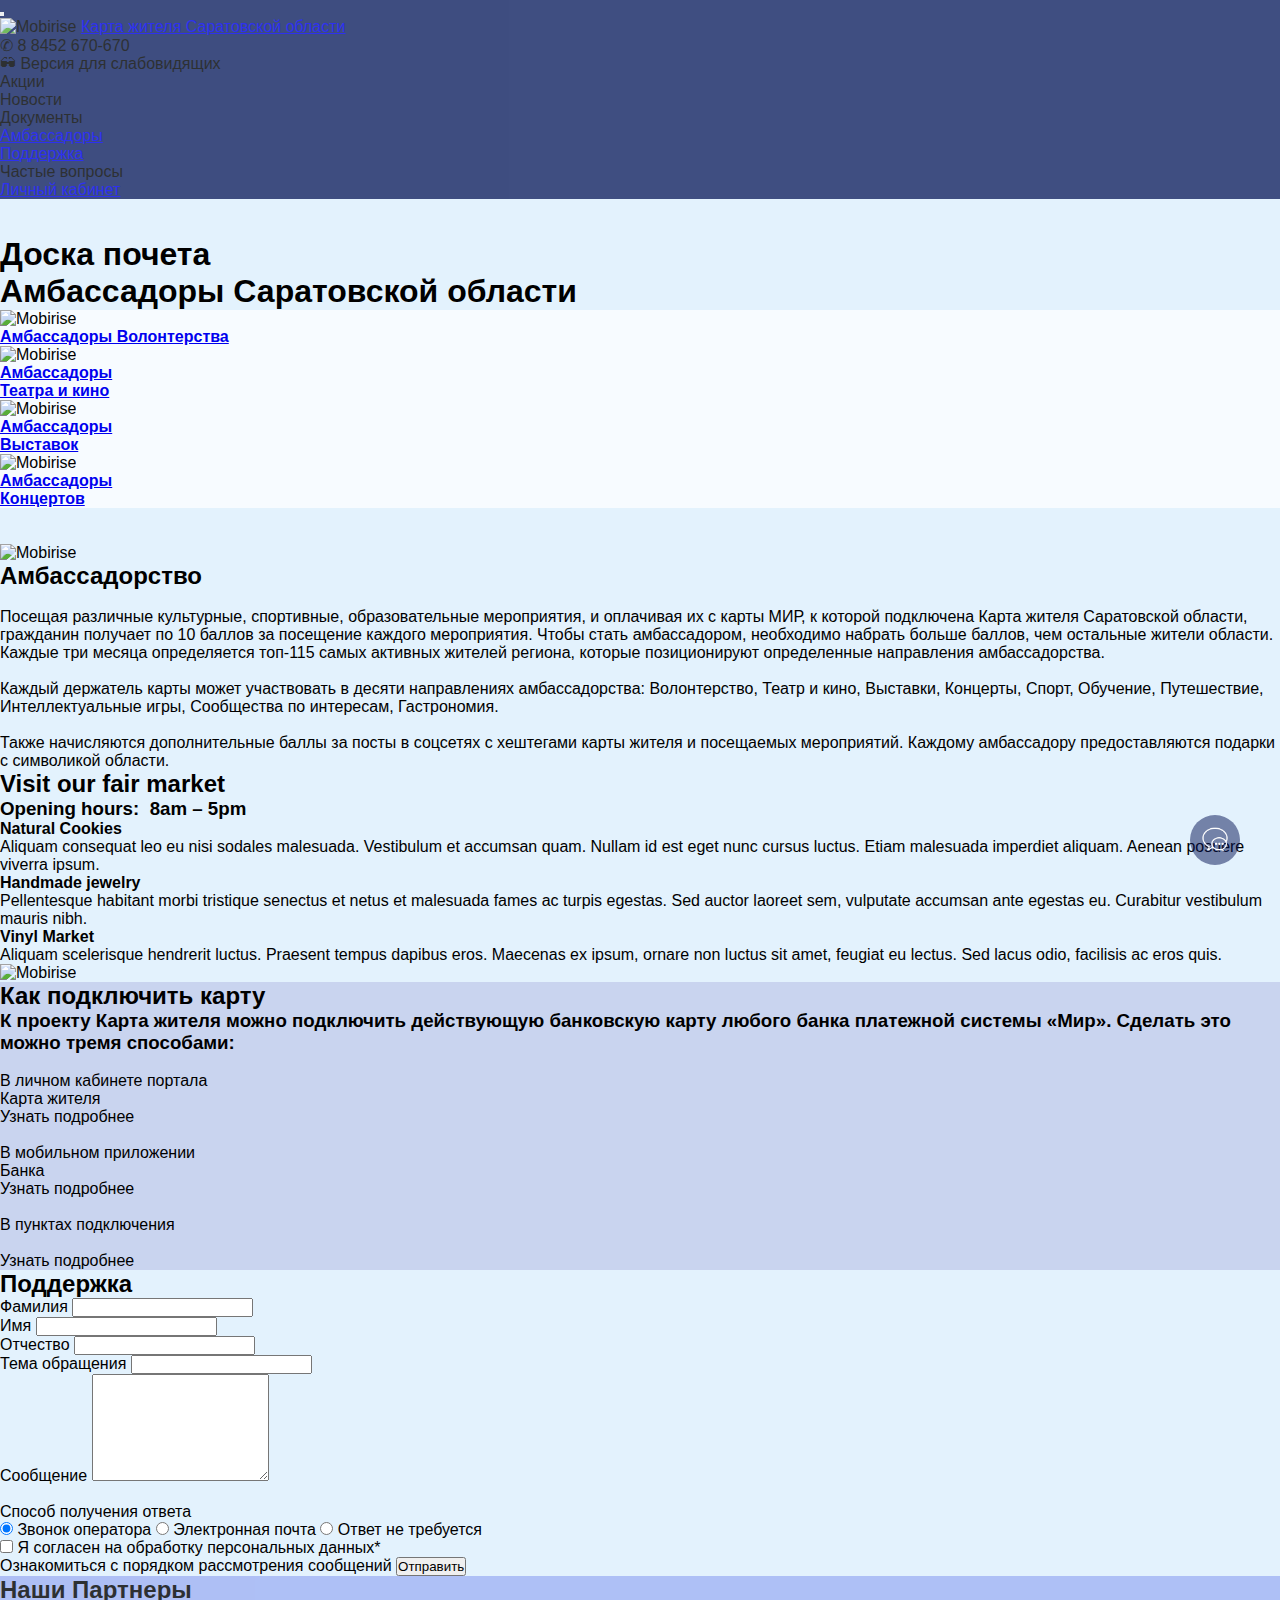
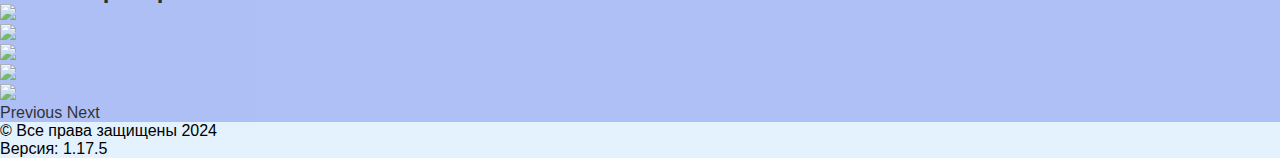
==== index-ambassador.html @ f254641c "Add files via upload" ====
<!DOCTYPE html>
<html>

<head>
    <!-- Site made with Mobirise Website Builder v4.3.0, https://mobirise.com -->
    <meta charset="UTF-8">
    <meta http-equiv="X-UA-Compatible" content="IE=edge">
    <meta name="viewport" content="width=device-width, initial-scale=1">
    <link rel="shortcut icon" href="assets/images/logo2.png" type="image/x-icon">
    <meta name="description" content="">
    <title>Карта жителя Саратовской области</title>
    <link rel="stylesheet" href="assets/web/assets/mobirise-icons-bold/mobirise-icons-bold.css">
    <link rel="stylesheet" href="assets/web/assets/mobirise-icons/mobirise-icons.css">
    <link rel="stylesheet" href="assets/tether/tether.min.css">
    <link rel="stylesheet" href="assets/bootstrap/css/bootstrap.min.css">
    <link rel="stylesheet" href="assets/bootstrap/css/bootstrap-grid.min.css">
    <link rel="stylesheet" href="assets/bootstrap/css/bootstrap-reboot.min.css">
    <link rel="stylesheet" href="assets/dropdown/css/style.css">
    <link rel="stylesheet" href="assets/animate.css/animate.min.css">
    <link rel="stylesheet" href="assets/socicon/css/styles.css">
    <link rel="stylesheet" href="assets/theme/css/style.css">
    <link rel="stylesheet" href="assets/mobirise/css/mbr-additional.css" type="text/css">

    <meta charset="UTF-8">
    <meta name="viewport" content="width=device-width, initial-scale=1.0">
    <title>Document</title>
    <link rel="stylesheet" href="ChatbotStyle.css">
    <script src="ChatbotScript.js" defer></script>

</head>

<body>


    <section class="menu cid-qvQuOC5dxP" once="menu" id="menu1-d" data-rv-view="122" >


        <nav class="navbar navbar-expand beta-menu navbar-dropdown align-items-center navbar-fixed-top navbar-toggleable-sm transparent" style="opacity: 0.8; background-color: rgba(3, 18, 83, 0.918);">
            <button class="navbar-toggler navbar-toggler-right" type="button" data-toggle="collapse" data-target="#navbarSupportedContent" aria-controls="navbarSupportedContent" aria-expanded="false" aria-label="Toggle navigation">
            <div class="hamburger" >
                <span></span>
                <span></span>
                <span></span>
                <span></span>
            </div>
        </button>
            <div class="menu-logo" >
                <div class="navbar-brand">
                    <span class="navbar-logo">
                    <a>
                         <img src="assets/images/logo2.png" alt="Mobirise" media-simple="true" style="height: 3.8rem;">
                    </a>
                </span>
                    <span class="navbar-caption-wrap"><a class="navbar-caption text-white display-4 " href="index.html">
                        Карта жителя Саратовской области 
                    </a></span>
                </div>
            </div>
            <div class="collapse navbar-collapse" id="navbarSupportedContent">
                <ul class="navbar-nav nav-dropdown" data-app-modern-menu="true">
                    <li class="nav-item">
                        <a class="nav-link link text-white display-4">
                        
                            ✆ 8 8452 670-670
                    </a>
                    </li>
                    <li class="nav-item">
                        <a class="nav-link link text-white display-4">
                        
                            🕶 Версия для слабовидящих
                    </a>
                    </li>
                    <li class="nav-item">
                        <a class="nav-link link text-white display-4">
                        
                        Акции
                    </a>
                    </li>
                    <li class="nav-item">
                        <a class="nav-link link text-white display-4">
                        
                        Новости
                    </a>
                    </li>


                    <li class="nav-item">
                    <a class="nav-link link text-white display-4">
                        
                        Документы
                    </a>
                    </li>
                    <li class="nav-item">
                    <a class="nav-link link text-white display-4" href="index-ambassador.html">
                        
                        Амбассадоры
                    </a>
                    </li>
                    <li class="nav-item">
                    <a class="nav-link link text-white display-4" href="index.html#form1-8">
                        
                        Поддержка
                    </a>
                    </li>
                    <li class="nav-item">
                        <a class="nav-link link text-white display-4">
                            
                            Частые вопросы
                        </a>
                        </li>

                </ul>
                <div class="navbar-buttons mbr-section-btn"><a class="btn btn-sm btn-white display-4" href="index1.html">
                    
                    Личный кабинет
                </a></div>
            </div>
        </nav>
    </section>

    <section class="cid-qvQeFy23Ch mbr-fullscreen mbr-parallax-background" id="header2-0" data-rv-view="124">

        

        <div class="mbr-overlay " style="opacity: 0.7; background-color: rgb(255, 255, 255);">
            </div>
            
            
            <div class="container" >
                <div class="container align-center">
                    <div class="row justify-content-md-center">
                        <div class="mbr-white col-md-10">
                            <h1 class="mbr-section-title mbr-bold pb-3 mbr-fonts-style display-1 text-black"><br>Доска почета</h1>
                            <h1 class="mbr-section-title pb-3 mbr-fonts-style display-2 text-black">Амбассадоры Саратовской области</h1>
                        </div>
                    </div>
                </div>
                <div class="media-container-row-1" >
                    <div class="card p-3 col-12 col-md-6 col-lg-4 text-black" style="background-color: rgba(255, 255, 255, 0.705);">
                        <div class="card-wrapper media-container-row-1">
                            <div class="card-box align-center">
                                <img src="assets/images/logo-volont.png" alt="Mobirise" title="" media-simple="true">
                                <h4 class="card-title pb-3 mbr-fonts-style display-5 " >
                                    <a class="nav-link link text-black" href="index-profile.html#features1-1">Амбассадоры Волонтерства</h4></a>
                            </div>
                        </div>
                    </div>
                    <div class="card p-3 col-12 col-md-6 col-lg-4 text-black" style="background-color: rgba(255, 255, 255, 0.705);">
                        <div class="card-wrapper media-container-row-1">
                            <div class="card-box align-center">
                                <img src="assets/images/logo-theatre.png" alt="Mobirise" title="" media-simple="true">
                                <h4 class="card-title pb-3 mbr-fonts-style display-5 " >
                                    <a class="nav-link link text-black" href="index-profile.html#features1-1">Амбассадоры <br>Театра и кино</h4></a>
                            </div>
                        </div>
                    </div>
                    <div class="card p-3 col-12 col-md-6 col-lg-4 text-black" style="background-color: rgba(255, 255, 255, 0.705);">
                        <div class="card-wrapper media-container-row-1">
                            <div class="card-box align-center">
                                <img src="assets/images/logo-vistav.png" alt="Mobirise" title="" media-simple="true">
                                <h4 class="card-title pb-3 mbr-fonts-style display-5 " >
                                    <a class="nav-link link text-black" href="index-profile.html#features1-1">Амбассадоры <br>Выставок</h4></a>
                            </div>
                        </div>
                    </div>
                    <div class="card p-3 col-12 col-md-6 col-lg-4 text-black" style="background-color: rgba(255, 255, 255, 0.705);">
                        <div class="card-wrapper media-container-row-1">
                            <div class="card-box align-center">
                                <img src="assets/images/logo-koncert.png" alt="Mobirise" title="" media-simple="true">
                                <h4 class="card-title pb-3 mbr-fonts-style display-5 " >
                                    <a class="nav-link link text-black" href="index-profile.html#features1-1">Амбассадоры <br>Концертов</h4></a>
                            </div>
                        </div>
                    </div>


                </div>
            </div>
                
            </section>

    <section class="features1 cid-qvQeKADmXz" id="features1-1" data-rv-view="127">
        <br><br>
        <div class="mbr-arrow hidden-sm-up" aria-hidden="true" style="background-color: rgba(3, 18, 83, 0.418);">
            <a href="#menu1-d">
                <i class="mbri-up mbr-iconfont "></i>
            </a>
        </div>
        

        <div class="container">
            
            <div class="media-container-row ">

                <div class="card p-0 col-12 col-md-6 col-lg-6">
                    
                    <div class="mbr-figure" style="width: 10%;"></div>
                    <img src="assets/images/logo2-1.png" alt="Mobirise" title="" media-simple="true">
                </div>
                <div class="card-box ">
                    <h2 class="card-title pt-0 mbr-fonts-style mbr-black align-center display-2"><strong>Амбассадорство</strong> </h2>
                    <br>
                    <p class="mbr-text mbr-fonts-style display-4">
                        Посещая различные культурные, спортивные, образовательные мероприятия, и оплачивая их с карты МИР, к которой подключена Карта жителя Саратовской области, 
                        гражданин получает по 10 баллов за посещение каждого мероприятия. Чтобы стать амбассадором, необходимо набрать больше баллов, чем остальные жители области.
                        Каждые три месяца определяется топ-115 самых активных жителей региона, которые позиционируют определенные направления амбассадорства. 
                        <br><br>
                        Каждый держатель карты может участвовать в десяти направлениях амбассадорства: Волонтерство, Театр и кино, Выставки, Концерты, Спорт, Обучение, Путешествие, 
                        Интеллектуальные игры, Сообщества по интересам, Гастрономия.
                        <br><br>
                        Также начисляются дополнительные баллы за посты в соцсетях с хештегами карты жителя и посещаемых мероприятий.
                        Каждому амбассадору предоставляются подарки с символикой области.&nbsp;</p>
                </div>
            </div>



        </div>


    </section>

    <section class="features14 cid-qvQeQPuS5g" id="features14-4" data-rv-view="136">




        <div class="container align-center">
            <h2 class="mbr-section-title pb-3 mbr-fonts-style display-2">Visit our <strong>fair market</strong></h2>
            <h3 class="mbr-section-subtitle pb-5 mbr-fonts-style display-5">Opening hours: &nbsp;<strong>8am – 5pm</strong></h3>
            <div class="media-container-column">
                <div class="row justify-content-center">
                    <div class="card p-4 col-12 col-md-6 col-lg-4">
                        <div class="media pb-3">
                            <div class="card-img align-self-center">
                                <span class="mbr-iconfont mbri-smile-face" media-simple="true"></span>
                            </div>
                            <div class="media-body">
                                <h4 class="card-title py-2 align-left mbr-fonts-style display-5">
                                    Natural Cookies</h4>
                            </div>
                        </div>
                        <div class="card-box align-left">
                            <p class="mbr-text mbr-fonts-style display-7">
                                Aliquam consequat leo eu nisi sodales malesuada. Vestibulum et accumsan quam. Nullam id est eget nunc cursus luctus. Etiam malesuada imperdiet aliquam. Aenean posuere viverra ipsum.
                            </p>
                        </div>
                    </div>

                    <div class="card p-4 col-12 col-md-6 col-lg-4">
                        <div class="media pb-3">
                            <div class="card-img align-self-center">
                                <span class="mbr-iconfont mbri-magic-stick" media-simple="true"></span>
                            </div>
                            <div class="media-body">
                                <h4 class="card-title py-2 align-left mbr-fonts-style display-5">
                                    Handmade jewelry</h4>
                            </div>
                        </div>
                        <div class="card-box align-left">
                            <p class="mbr-text mbr-fonts-style display-7">
                                Pellentesque habitant morbi tristique senectus et netus et malesuada fames ac turpis egestas. Sed auctor laoreet sem, vulputate accumsan ante egestas eu. Curabitur vestibulum mauris nibh.</p>
                        </div>
                    </div>

                    <div class="card p-4 col-12 col-md-6 col-lg-4">
                        <div class="media pb-3">
                            <div class="card-img align-self-center">
                                <span class="mbri-upload mbr-iconfont" media-simple="true"></span>
                            </div>
                            <div class="media-body">
                                <h4 class="card-title py-2 align-left mbr-fonts-style display-5">
                                    Vinyl Market</h4>
                            </div>
                        </div>
                        <div class="card-box align-left">
                            <p class="mbr-text mbr-fonts-style display-7">
                                Aliquam scelerisque hendrerit luctus. Praesent tempus dapibus eros. Maecenas ex ipsum, ornare non luctus sit amet, feugiat eu lectus. Sed lacus odio, facilisis ac eros quis.</p>
                        </div>
                    </div>


                </div>
                <div class="media-container-row">
                    <div class="mbr-figure" style="width: 60%;">
                        <img src="assets/images/mbr-1620x1080.jpg" alt="Mobirise" title="" media-simple="true">
                    </div>
                </div>
            </div>
        </div>
    </section>





    <section class="testimonials1 cid-qvQfGWW3Zl" id="testimonials1-6" data-rv-view="142" style="background-color: rgba(34, 14, 143, 0.13);">




        <div class="container" >
            <div class="media-container-row">
                <div class="title col-12 align-center">
                    <h2 class="pb-3 mbr-fonts-style display-2 text-black">
                        Как подключить карту</h2>
                    <h3 class="mbr-section-subtitle mbr-light pb-3 mbr-fonts-style display-5">К проекту <strong>Карта жителя</strong> можно подключить действующую банковскую карту любого банка платежной системы <strong>«Мир»</strong>. Сделать это можно тремя способами:</h3>
                </div>
            </div>
        </div>

        <div class="container pt-0 mt-0">
            <div class="media-container-row">
                <div class="mbr-testimonial p-3 align-center col-12 col-md-6 col-lg-4">
                    <div class="panel-item p-0">
                        <div class="card-block">
                            <div class="testimonial-photo">
                                <img src="assets/images/catarina-carvalho-344974-1000x1000.jpg" alt="" title="" media-simple="true">
                            </div>
                            <p class="mbr-text mbr-fonts-style display-7">
                                В личном кабинете портала <br> Карта жителя 
                            </p>
                        </div>
                        <div class="card-footer">
                            <div class="mbr-author-name mbr-bold mbr-fonts-style display-7">
                                Узнать подробнее
                            </div>

                        </div>
                    </div>
                </div>

                <div class="mbr-testimonial p-3 align-center col-12 col-md-6 col-lg-4">
                    <div class="panel-item p-0">
                        <div class="card-block">
                            <div class="testimonial-photo">
                                <img src="assets/images/user-review-1000x1000.jpg" alt="" title="" media-simple="true">
                            </div>
                            <p class="mbr-text mbr-fonts-style display-7">
                                В мобильном приложении <br> Банка
                            </p>
                        </div>
                        <div class="card-footer">
                            <div class="mbr-author-name mbr-bold mbr-fonts-style display-7">
                                Узнать подробнее
                            </div>

                        </div>
                    </div>
                </div>

                <div class="mbr-testimonial p-3 align-center col-12 col-md-6 col-lg-4">
                    <div class="panel-item p-0">
                        <div class="card-block">
                            <div class="testimonial-photo">
                                <img src="assets/images/user-review2-1000x1000.jpg" alt="" title="" media-simple="true">
                            </div>
                            <p class="mbr-text mbr-fonts-style display-7">
                                В пунктах подключения<br><br>
                            </p>
                        </div>
                        <div class="card-footer">
                            <div class="mbr-author-name mbr-bold mbr-fonts-style display-7">
                                Узнать подробнее
                            </div>

                        </div>
                    </div>
                </div>






            </div>
        </div>
    </section>

    

    <section class="mbr-section form1 cid-qvQfSvxWiS" id="form1-8" data-rv-view="159">




        <div class="container text-black">
            <div class="row justify-content-center">
                <div class="title col-12 col-lg-8">
                    <h2 class="mbr-section-title align-center pb-3 mbr-fonts-style display-2">
                        Поддержка
                    </h2>
                    
                </div>
            </div>
        </div>
        <div class="container text-black">
            <div class="row justify-content-center">
                <div class="media-container-column col-lg-8" data-form-type="formoid">
                    <div data-form-alert="" hidden="">Запрос успешно отправлен</div>

                    <form class="mbr-form" action="" method="post" data-form-title="Mobirise Form"><input type="hidden" data-form-email="true" value="foAAZ1PvVylaHxYQczzYYt+tTWD/7ufXgiZe5MbkmHKj92erQPnAwFxUYXC9pjjnBlz8Lazp2evtZX01Dwvw5/srW/CSHbHFmaMJntLjwTji+vuFy3jyjhgn56aHo1ak">
                        <div class="row row-sm-offset">
                            <div class="col-md-4 multi-horizontal" data-for="name">
                                <div class="form-group">
                                    <label class="form-control-label mbr-fonts-style display-7" for="name-form1-8">Фамилия</label>
                                    <input type="text" class="form-control" name="name" data-form-field="Name" required="" id="name-form1-8">
                                </div>
                            </div>
                            <div class="col-md-4 multi-horizontal" data-for="name">
                                <div class="form-group">
                                    <label class="form-control-label mbr-fonts-style display-7" for="name-form1-8">Имя</label>
                                    <input type="text" class="form-control" name="name" data-form-field="Name" required="" id="name-form1-8">
                                </div>
                            </div>
                            <div class="col-md-4 multi-horizontal" data-for="name">
                                <div class="form-group">
                                    <label class="form-control-label mbr-fonts-style display-7" for="name-form1-8">Отчество</label>
                                    <input type="text" class="form-control" name="name" data-form-field="Name" required="" id="name-form1-8">
                                </div>
                            </div>
                            <div class="col-md-4 multi-horizontal" data-for="name">
                                <div class="form-group">
                                    <label class="form-control-label mbr-fonts-style display-7" for="name-form1-8">Тема обращения</label>
                                    <input type="text" class="form-control" name="name" data-form-field="Name" required="" id="name-form1-8">
                                </div>
                            </div>
                            
                            

                        </div>
                        <div class="form-group" data-for="message">
                            <label class="form-control-label mbr-fonts-style display-7" for="message-form1-8">Сообщение</label>
                            <textarea type="text" class="form-control" name="message" rows="7" data-form-field="Message" id="message-form1-8"></textarea>
                        </div>
                        <p class="mbr-text mbr-fonts-style display-7 ">
                            <br>Способ получения ответа 
                        </p>
                        <!--<div class="col-md-4 multi-horizontal" data-for="email">
                            <div class="form-group">
                                <label class="form-control-label mbr-fonts-style display-7" for="email-form1-8">e-mail</label>
                                <input type="email" class="form-control" name="email" data-form-field="Email" required="" id="email-form1-8">
                            </div>
                        </div>-->
                        
                        
                        <div class="form_radio">
                                
                            <input id="radio-1" type="radio" name="radio" value="1" checked>
                            <label for="radio-1 mbr-text mbr-fonts-style display-7 col-lg-8 font-style: normal font-weight: 400">Звонок оператора</label>
                        
                            
                            <input id="radio-2" type="radio" name="radio" value="2">
                            <label for="radio-2">Электронная почта</label>
                        
                            <input id="radio-3" type="radio" name="radio" value="3">
                            <label for="radio-3">Ответ не требуется</label>
                        </div>
                        <input type="checkbox" class="custom-checkbox" id="happy" name="happy" value="yes">
                        
                        
                        <label for="happy">Я согласен на обработку персональных данных*<br>
                            Ознакомиться с порядком рассмотрения сообщений</label>

                            
                        <span class="input-group-btn">
                            <button href="" type="submit" class="btn btn-primary btn-form display-4">Отправить</button>
                        </span>


                    </form>
                </div>
            </div>
        </div>
    </section>

    <section class="clients cid-qvQfKA3Kov" id="clients-7" style="opacity: 0.8; background-color: rgba(6, 28, 226, 0.295);">



        <div class="container mb-5">
            <div class="media-container-row">
                <div class="col-12 align-center">
                    <h2 class="mbr-section-title pb-3 mbr-fonts-style display-2 text-black" > 
                        Наши <strong>Партнеры</strong></h2>
                    
                </div>
            </div>
        </div>

        <div class="container">
            <div class="carousel slide" data-ride="carousel" role="listbox">
                <div class="carousel-inner" data-visible="5">





                    <div class="carousel-item ">
                        <div class="media-container-row">
                            <div class="col-md-12">
                                <div class="wrap-img ">
                                    <img src="assets/images/1.png" class="img-responsive clients-img" media-simple="true">
                                </div>
                            </div>
                        </div>
                    </div>
                    <div class="carousel-item ">
                        <div class="media-container-row">
                            <div class="col-md-12">
                                <div class="wrap-img ">
                                    <img src="assets/images/2.png" class="img-responsive clients-img" media-simple="true">
                                </div>
                            </div>
                        </div>
                    </div>
                    <div class="carousel-item ">
                        <div class="media-container-row">
                            <div class="col-md-12">
                                <div class="wrap-img ">
                                    <img src="assets/images/3.png" class="img-responsive clients-img" media-simple="true">
                                </div>
                            </div>
                        </div>
                    </div>
                    <div class="carousel-item ">
                        <div class="media-container-row">
                            <div class="col-md-12">
                                <div class="wrap-img ">
                                    <img src="assets/images/4.png" class="img-responsive clients-img" media-simple="true">
                                </div>
                            </div>
                        </div>
                    </div>
                    <div class="carousel-item ">
                        <div class="media-container-row">
                            <div class="col-md-12">
                                <div class="wrap-img ">
                                    <img src="assets/images/5.png" class="img-responsive clients-img" media-simple="true">
                                </div>
                            </div>
                        </div>
                    </div>
                </div>
                <div class="carousel-controls">
                    <a data-app-prevent-settings="" class="carousel-control carousel-control-prev" role="button" data-slide="prev">
                        <span aria-hidden="true" class="mbri-left mbr-iconfont"></span>
                        <span class="sr-only">Previous</span>
                    </a>
                    <a data-app-prevent-settings="" class="carousel-control carousel-control-next" role="button" data-slide="next">
                        <span aria-hidden="true" class="mbri-right mbr-iconfont"></span>
                        <span class="sr-only">Next</span>
                    </a>
                </div>
            </div>
        </div>
    </section>

    
    <section once="" class="cid-qvQfX8F0kh" id="footer6-a" data-rv-view="167">





        <div class="container">
            <div class="media-container-row align-center mbr-white">
                <div class="col-12">
                    <p class="mbr-text mb-0 mbr-fonts-style display-7">
                        © Все права защищены 2024
                        <br>Версия: 1.17.5
                    </p>
                </div>
            </div>
        </div>
    </section>


    <script src="assets/web/assets/jquery/jquery.min.js"></script>
    <script src="assets/tether/tether.min.js"></script>
    <script src="assets/popper/popper.min.js"></script>
    <script src="assets/bootstrap/js/bootstrap.min.js"></script>
    <script src="assets/dropdown/js/script.min.js"></script>
    <script src="assets/touch-swipe/jquery.touch-swipe.min.js"></script>
    <script src="assets/viewport-checker/jquery.viewportchecker.js"></script>
    <script src="assets/smooth-scroll/smooth-scroll.js"></script>
    <script src="assets/bootstrap-carousel-swipe/bootstrap-carousel-swipe.js"></script>
    <script src="assets/social-likes/social-likes.js"></script>
    <script src="assets/jarallax/jarallax.min.js"></script>
    <script src="assets/theme/js/script.js"></script>
    <script src="assets/formoid/formoid.min.js"></script>


    <input name="animation" type="hidden">

    <button class="chatbot-toggler">
        <span class="material-symbols-outlined-1">
            <img src="иконка_сообщения.png" alt="">
        </span>
        <span class="material-symbols-outlined-1">
            <img src="крестик.png" alt="">
        </span>
    </button>
    <div class="chatbot">
        <header>
            <h4>Chatbot</h4>
            <span class="close-btn material-symbols-outlined-1">
                <img src="стрелка.png" alt="">
                
            </span>
        </header>
        <ul class="chatbox">
            <li class="chat incoming">
                <span class="material-symbols-outlined">
                    <img src="бот.png" alt="">
                </span>
                <p class="p">
                    Привет!
                    <br><span>Я - чат-бот помощник Карты жителя Саратовской области.</span>
                    <br><span>Ты можешь задать мне эти вопросы и я с радостью отвечу на каждый из них:</span>
                    <br><span class="v1">1. Что такое карта жителя?</span>
                    <br><span class="v2">2. Как оформить карту жителя?</span>
                    <br><span class="v3">3. Что такое амбассадорство?</span>
                    <br><span class="v4">4. Что такое квестбук?</span>
                    <br><span class="v5">5. Что такое система челленджей?</span>
                    <br><span class="v6">6. Как войти в личный кабинет?</span>
                    <br><span class="v7">7. Что делать если не получается войти в систему?</span>
                    <br><span class="v8">8. Где посмотеть мой рейтинг в амбассадорах?</span>
                    <br><span class="v9s">9. Как добавить свой маршрут на квестбук?</span> <br>
                </p>
            </li>
        </ul>
        <div class="chat-input">
            <textarea placeholder="Введите сообщения..." required></textarea>
            <span class="send-btn" class="material-symbols-outlined">
                <img src="самолетик.png" alt="">
                send
            </span>
        </div>
    </div>
</body>

</html>
---- ChatbotStyle.css ----
* {
    margin: 0;
    padding: 0;
    box-sizing: border-box;
    font-family: "Poppins", sans-serif;
}

body {
    background-color: #E3F2FD;
}

.chatbot-toggler {
    position: fixed;
    right: 40px;
    bottom: 35px;
    height: 50px;
    width: 50px;
    background: #03125380;
    color: #fff;
    align-items: center;
    display: flex;
    justify-content: center;
    border: none;
    outline: none;
    cursor: pointer;
    border-radius: 50%;
    transition: all 0.2s ease;
}

.show-chatbot .chatbot-toggler {
    transform: rotate(90deg);
}

.chatbot-toggler span {
    position: absolute;
}

.show-chatbot .chatbot-toggler span:first-child,
.chatbot-toggler span:last-child {
    opacity: 0;
}

.show-chatbot .chatbot-toggler span:last-child {
    opacity: 1;
}

.chatbot {
    position: fixed;
    right: 40px;
    bottom: 100px;
    width: 400px;
    transform: scale(0.5);
    opacity: 0;
    pointer-events: none;
    overflow: hidden;
    background: #fff;
    border-radius: 15px;
    transform-origin: bottom right;
    box-shadow: 0 0 128px 0 rgda(0, 0, 0, 0.1), 0 32px 64px -48px rgba(0, 0, 0, 0.5);
    transition: all 0.1s ease;
}

.show-chatbot .chatbot {
    transform: scale(1);
    opacity: 1;
    pointer-events: auto;
}

.chatbot header {
    background: #031253b0;
    padding: 16px 0;
    text-align: center;
    position: relative;
}

.chatbot header h4 {
    color: #fff;
    font-size: 1.4rem;
}

.chatbot header span {
    position: absolute;
    right: 20px;
    top: 50%;
    color: #fff;
    cursor: pointer;
    display: none;
    transform: translateY(-50%);
}

.chatbot .chatbox {
    height: 400px;
    overflow-y: auto;
    padding: 30px 20px 100px;
}

.chatbot .chat {
    display: flex;
}

.chatbox .incoming span {
    height: 32px;
    width: 32px;
    color: #080000;
    align-self: flex-end;
    background: #f2f2f2;
    text-align: center;
    line-height: 32px;
    border-radius: 4px;
    margin: 0 10px 7px 0;
}

.chatbox .outgoing {
    margin: 20px 0;
    justify-content: flex-end;
}

.chatbot .chat p {
    color: #fff;
    max-width: 75%;
    white-space: pre-wrap;
    font-size: 0.95rem;
    padding: 12px 16px;
    border-radius: 10px 10px 0 10px;
    background: #031253b0;
}

.chatbot .chat p.error {
    color: #721c24;
    background: #f8d7da;
}

.chatbox .incoming p {
    color: #000;
    background: #f2f2f2;
    border-radius: 10px 10px 10px 0;
}

.chatbot .chat-input {
    position: absolute;
    bottom: 0;
    width: 100%;
    display: flex;
    gap: 5px;
    background: #fff;
    padding: 5px 20px;
    border-top: 1px solid #ccc;
}

.material-symbols-outlined img {
    background-color: #031253b0;
    width: 30px;
    height: 30px;
}

.material-symbols-outlined-1 img {
    width: 30px;
    height: 30px;
}

.chat-input textarea {
    height: 55px;
    width: 100%;
    border: none;
    outline: none;
    max-height: 180px;
    font-size: 0.95rem;
    resize: none;
    padding: 16px 15px 16px 0;
}

.chat-input span {
    align-self: flex-end;
    height: 55px;
    line-height: 55px;
    color: #a0abddb0;
    font-size: 1.35rem;
    cursor: pointer;
    visibility: hidden;
}

.chat-input textarea:valid~span {
    visibility: visible;
}

.chatbot header span {
    display: block;
}

@media(max-width: 490px) {
    .chatbot {
        right: 0;
        bottom: 0;
        width: 100%;
        height: 100%;
        border-radius: 0;
    }
    .chatbot .chatbox {
        height: 90%;
    }
    .chatbot header span {
        display: block;
    }
}
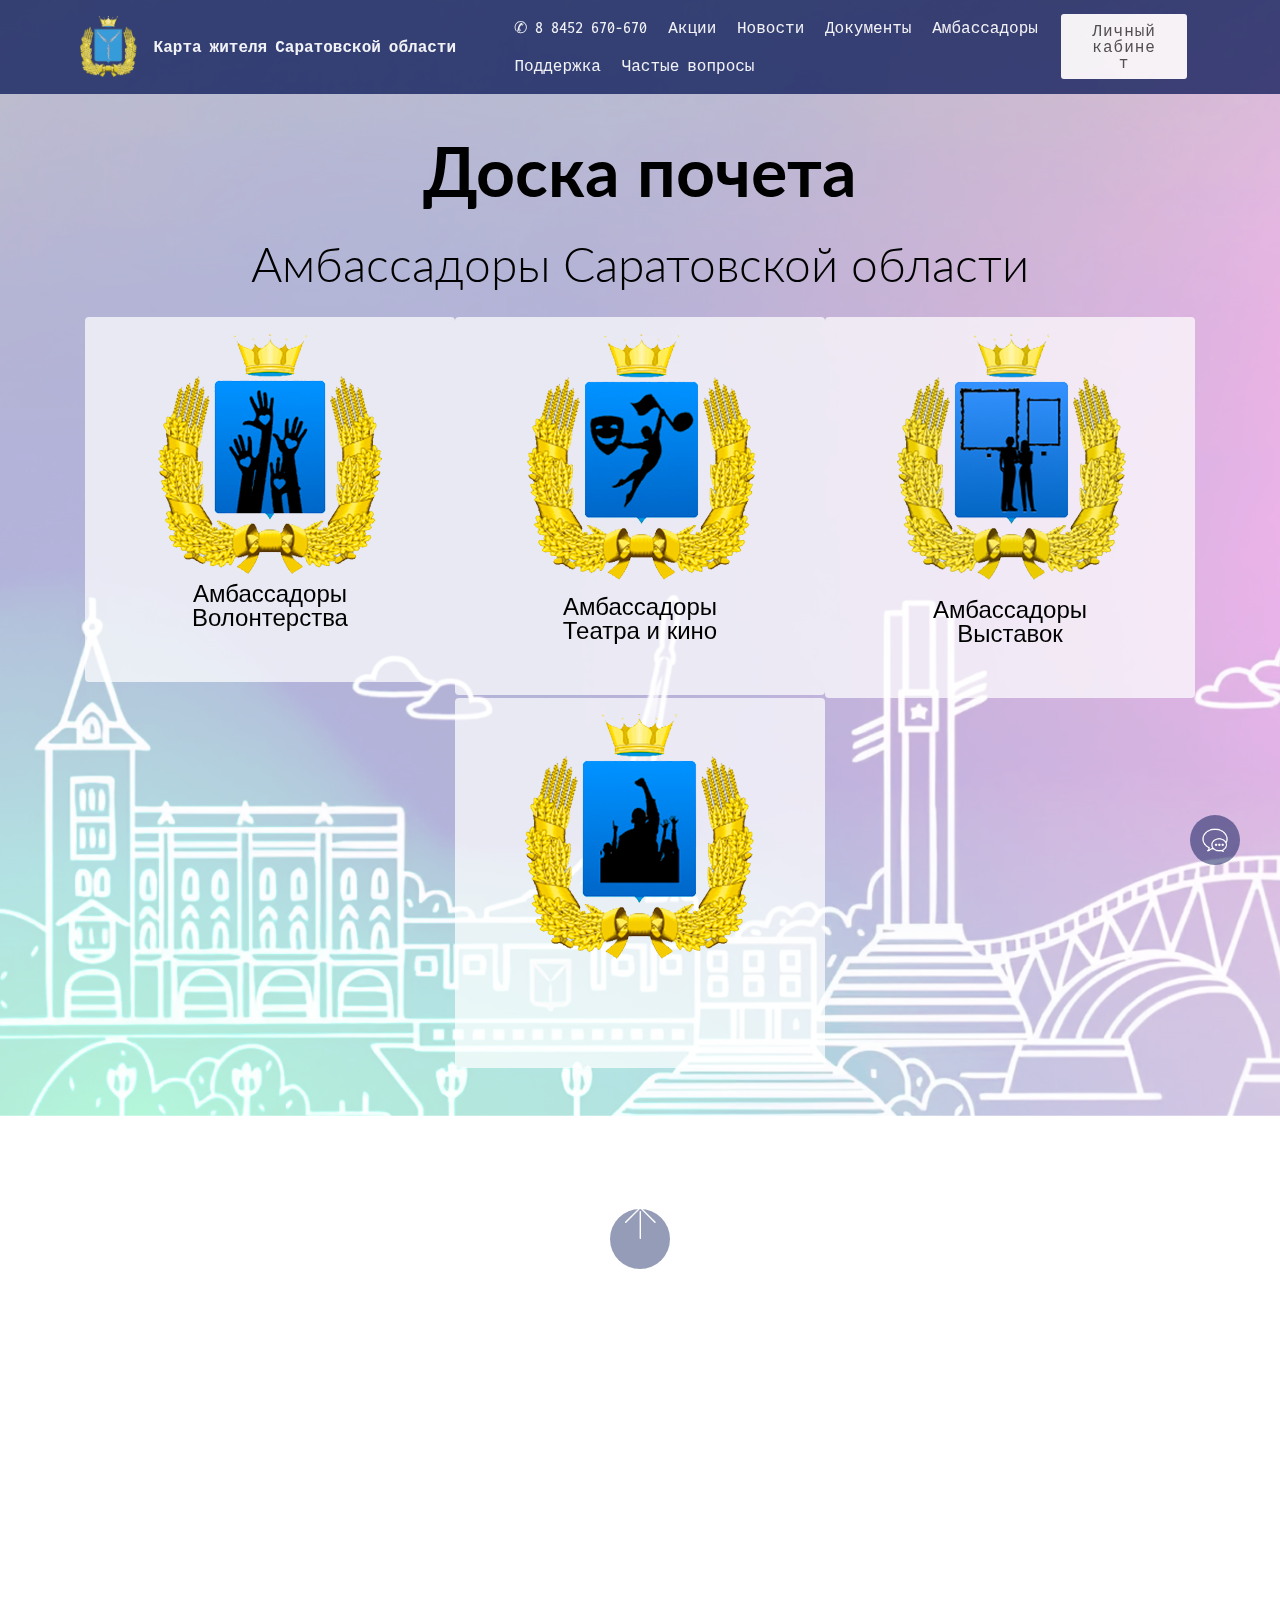
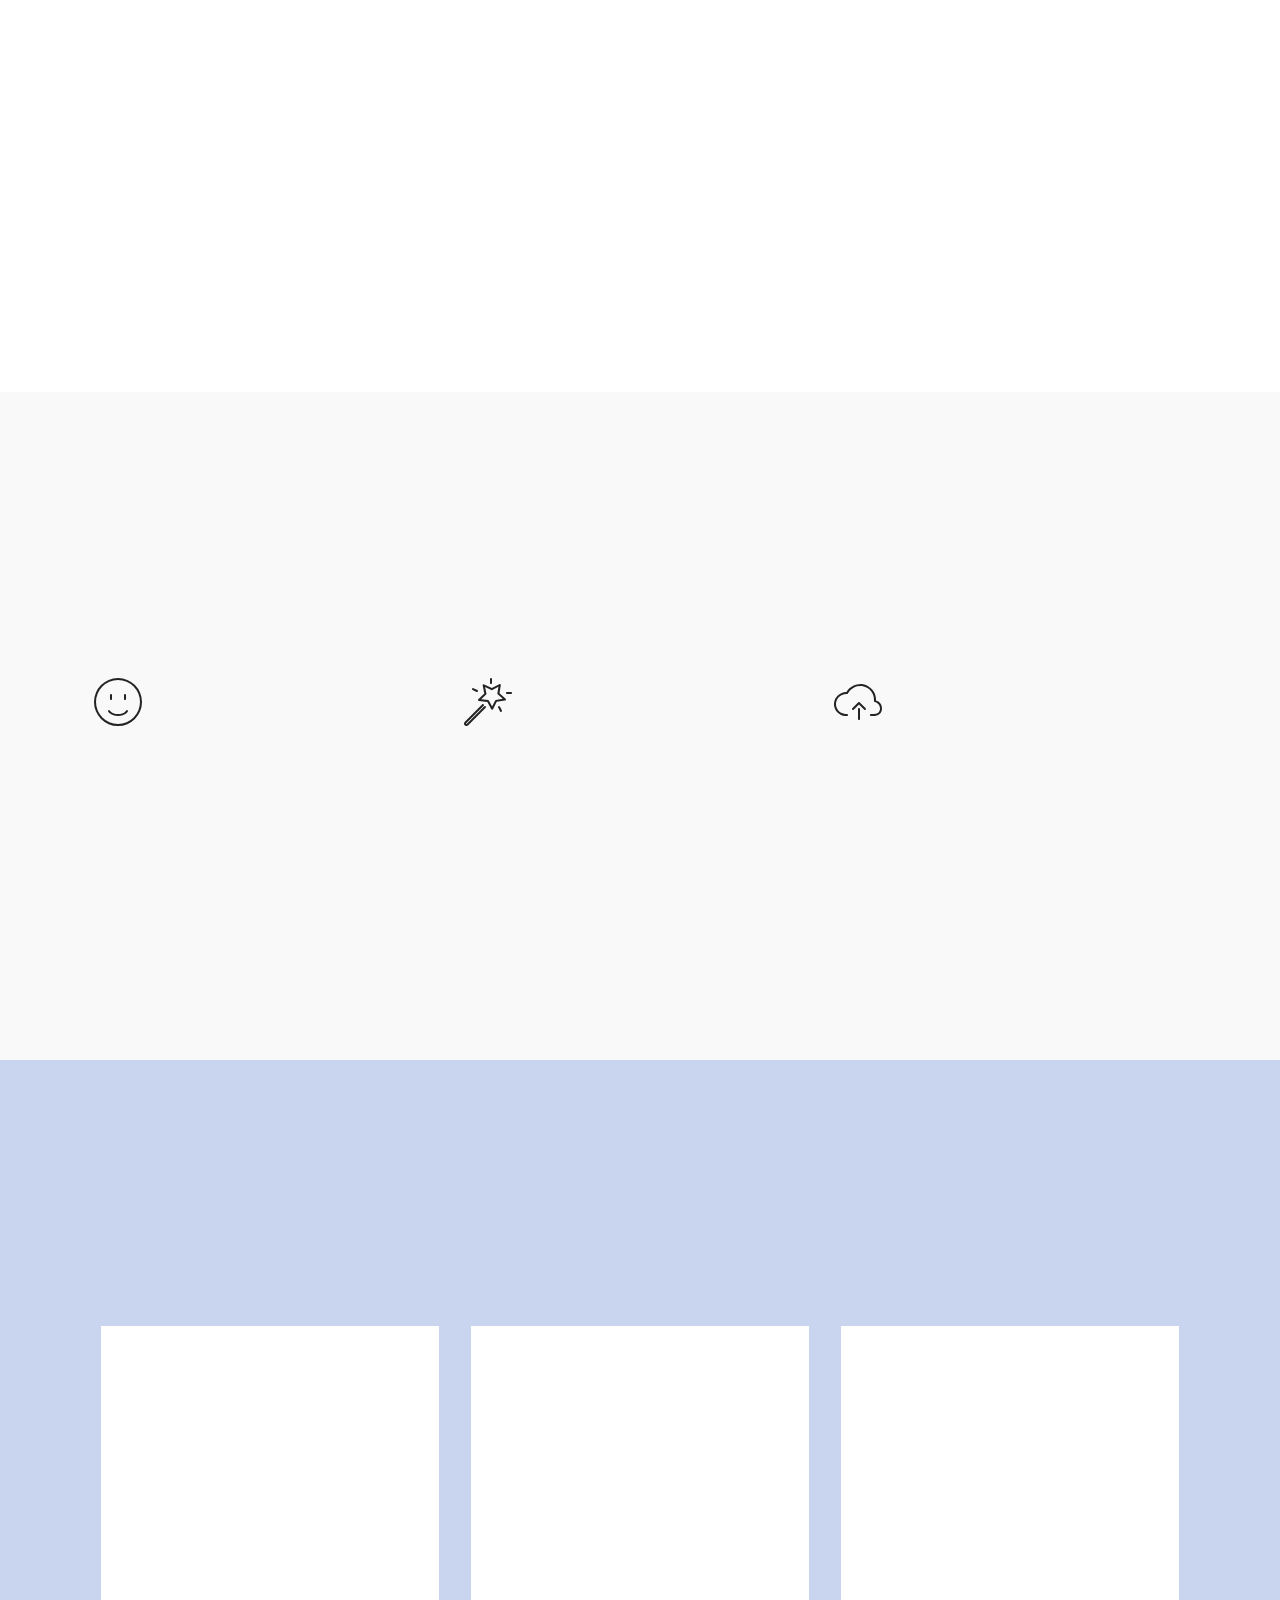
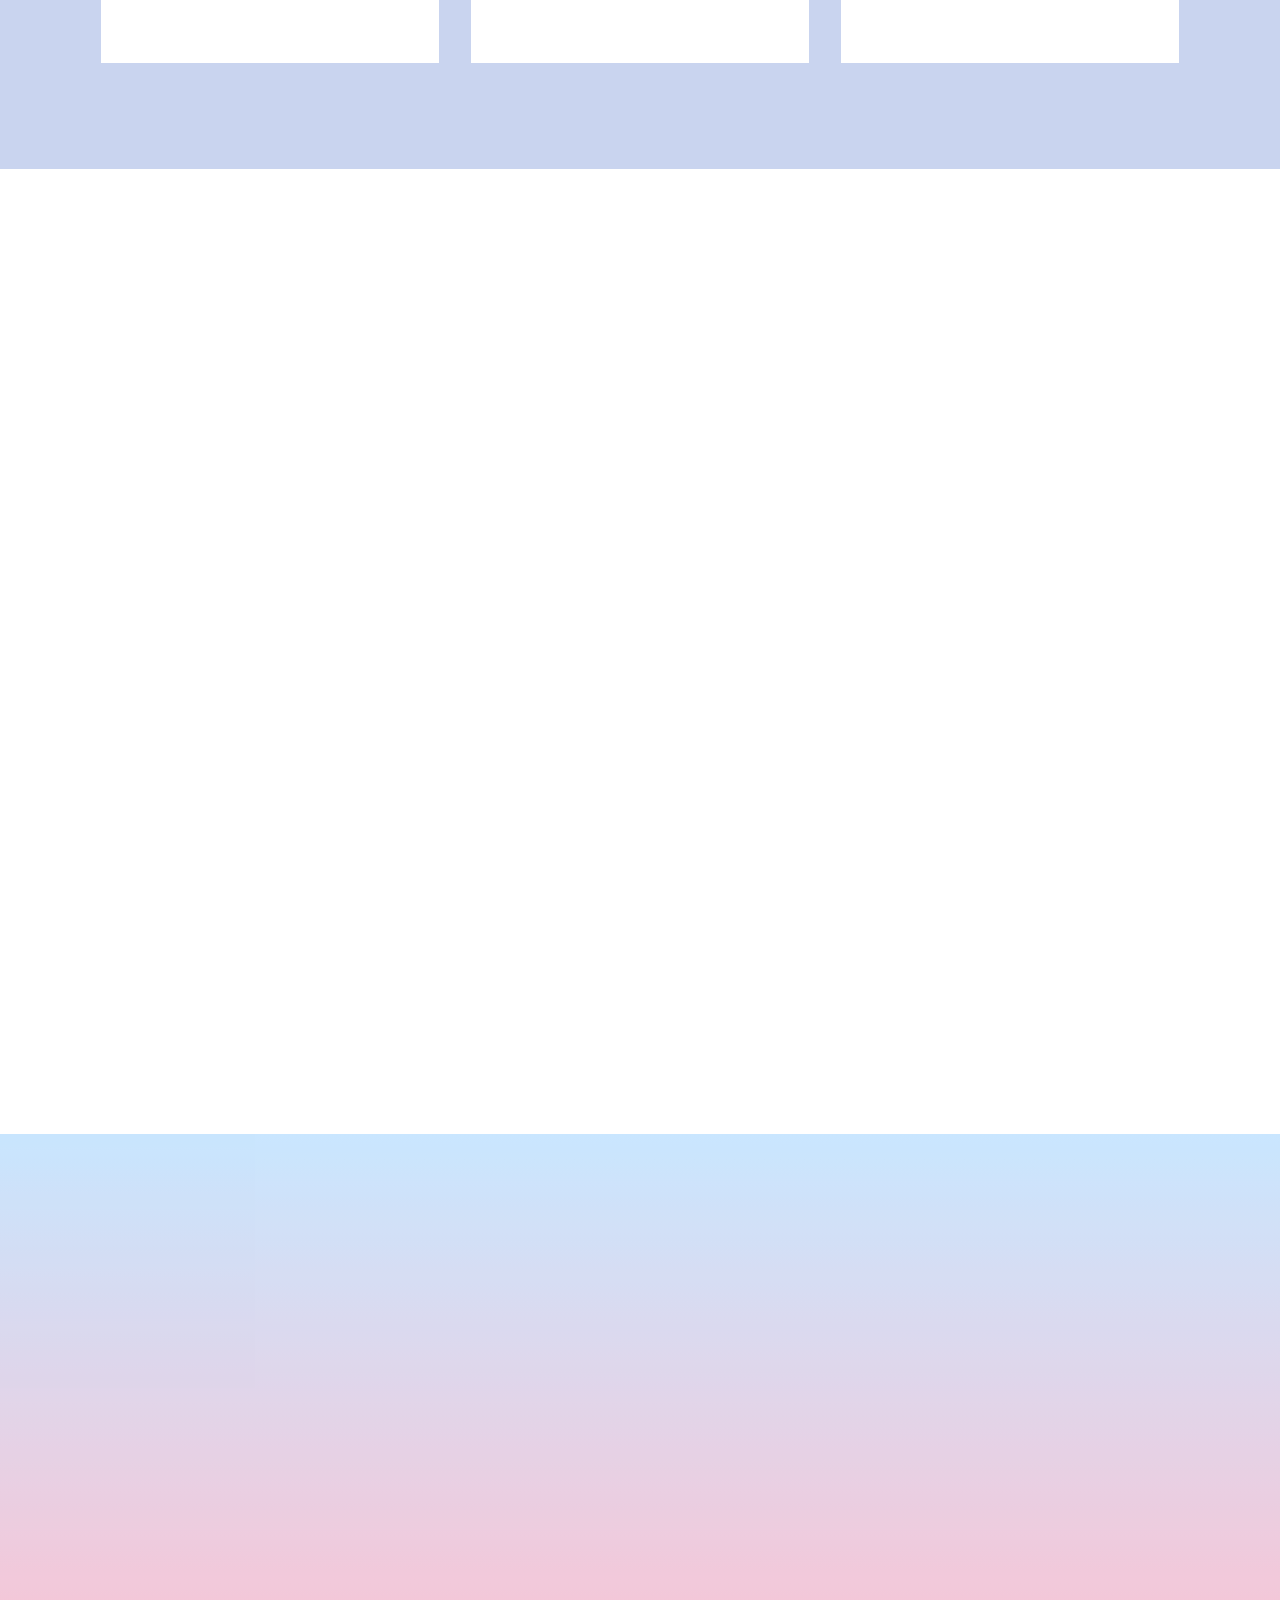
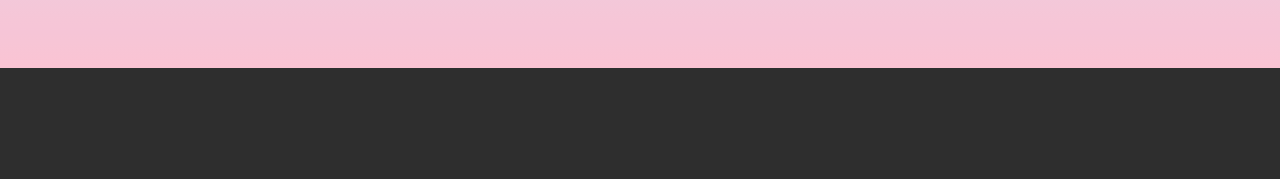
==== commit 17b198ac: "Add files via upload" ====
--- a/index-ambassador.html
+++ b/index-ambassador.html
@@ -62,12 +62,6 @@
                         <a class="nav-link link text-white display-4">
                         
                             ✆ 8 8452 670-670
-                    </a>
-                    </li>
-                    <li class="nav-item">
-                        <a class="nav-link link text-white display-4">
-                        
-                            🕶 Версия для слабовидящих
                     </a>
                     </li>
                     <li class="nav-item">
--- a/assets/web/assets/mobirise-icons-bold/mobirise-icons-bold.css
+++ b/assets/web/assets/mobirise-icons-bold/mobirise-icons-bold.css
@@ -0,0 +1,476 @@
+@font-face {
+  font-family: 'mobirise-icons-bold';
+  src:  url('mobirise-icons-bold.eot?m1l4yr');
+  src:  url('mobirise-icons-bold.eot?m1l4yr#iefix') format('embedded-opentype'),
+    url('mobirise-icons-bold.ttf?m1l4yr') format('truetype'),
+    url('mobirise-icons-bold.woff?m1l4yr') format('woff'),
+    url('mobirise-icons-bold.svg?m1l4yr#mobirise-icons-bold') format('svg');
+  font-weight: normal;
+  font-style: normal;
+}
+
+[class^="mbrib-"], [class*="mbrib-"] {
+  /* use !important to prevent issues with browser extensions that change fonts */
+  font-family: 'mobirise-icons-bold' !important;
+  speak: none;
+  font-style: normal;
+  font-weight: normal;
+  font-variant: normal;
+  text-transform: none;
+  line-height: 1;
+
+  /* Better Font Rendering =========== */
+  -webkit-font-smoothing: antialiased;
+  -moz-osx-font-smoothing: grayscale;
+}
+
+.mbrib-add-submenu:before {
+  content: "\e900";
+}
+.mbrib-alert:before {
+  content: "\e901";
+}
+.mbrib-align-center:before {
+  content: "\e902";
+}
+.mbrib-align-justify:before {
+  content: "\e903";
+}
+.mbrib-align-left:before {
+  content: "\e904";
+}
+.mbrib-align-right:before {
+  content: "\e905";
+}
+.mbrib-android:before {
+  content: "\e906";
+}
+.mbrib-apple:before {
+  content: "\e907";
+}
+.mbrib-arrow-down:before {
+  content: "\e908";
+}
+.mbrib-arrow-next:before {
+  content: "\e909";
+}
+.mbrib-arrow-prev:before {
+  content: "\e90a";
+}
+.mbrib-arrow-up:before {
+  content: "\e90b";
+}
+.mbrib-bold:before {
+  content: "\e90c";
+}
+.mbrib-bookmark:before {
+  content: "\e90d";
+}
+.mbrib-bootstrap:before {
+  content: "\e90e";
+}
+.mbrib-briefcase:before {
+  content: "\e90f";
+}
+.mbrib-browse:before {
+  content: "\e910";
+}
+.mbrib-bulleted-list:before {
+  content: "\e911";
+}
+.mbrib-calendar:before {
+  content: "\e912";
+}
+.mbrib-camera:before {
+  content: "\e913";
+}
+.mbrib-cart-add:before {
+  content: "\e914";
+}
+.mbrib-cart-full:before {
+  content: "\e915";
+}
+.mbrib-cash:before {
+  content: "\e916";
+}
+.mbrib-change-style:before {
+  content: "\e917";
+}
+.mbrib-chat:before {
+  content: "\e918";
+}
+.mbrib-clock:before {
+  content: "\e919";
+}
+.mbrib-close:before {
+  content: "\e91a";
+}
+.mbrib-cloud:before {
+  content: "\e91b";
+}
+.mbrib-code:before {
+  content: "\e91c";
+}
+.mbrib-contact-form:before {
+  content: "\e91d";
+}
+.mbrib-credit-card:before {
+  content: "\e91e";
+}
+.mbrib-cursor-click:before {
+  content: "\e91f";
+}
+.mbrib-cust-feedback:before {
+  content: "\e920";
+}
+.mbrib-database:before {
+  content: "\e921";
+}
+.mbrib-delivery:before {
+  content: "\e922";
+}
+.mbrib-desktop:before {
+  content: "\e923";
+}
+.mbrib-devices:before {
+  content: "\e924";
+}
+.mbrib-down:before {
+  content: "\e925";
+}
+.mbrib-download:before {
+  content: "\e926";
+}
+.mbrib-drag-n-drop:before {
+  content: "\e927";
+}
+.mbrib-drag-n-drop2:before {
+  content: "\e928";
+}
+.mbrib-edit:before {
+  content: "\e929";
+}
+.mbrib-edit2:before {
+  content: "\e92a";
+}
+.mbrib-error:before {
+  content: "\e92b";
+}
+.mbrib-extension:before {
+  content: "\e92c";
+}
+.mbrib-features:before {
+  content: "\e92d";
+}
+.mbrib-file:before {
+  content: "\e92e";
+}
+.mbrib-flag:before {
+  content: "\e92f";
+}
+.mbrib-folder:before {
+  content: "\e930";
+}
+.mbrib-gift:before {
+  content: "\e931";
+}
+.mbrib-github:before {
+  content: "\e932";
+}
+.mbrib-globe-2:before {
+  content: "\e933";
+}
+.mbrib-globe:before {
+  content: "\e934";
+}
+.mbrib-growing-chart:before {
+  content: "\e935";
+}
+.mbrib-hearth:before {
+  content: "\e936";
+}
+.mbrib-help:before {
+  content: "\e937";
+}
+.mbrib-home:before {
+  content: "\e938";
+}
+.mbrib-hot-cup:before {
+  content: "\e939";
+}
+.mbrib-idea:before {
+  content: "\e93a";
+}
+.mbrib-image-gallery:before {
+  content: "\e93b";
+}
+.mbrib-image-slider:before {
+  content: "\e93c";
+}
+.mbrib-info:before {
+  content: "\e93d";
+}
+.mbrib-italic:before {
+  content: "\e93e";
+}
+.mbrib-key:before {
+  content: "\e93f";
+}
+.mbrib-laptop:before {
+  content: "\e940";
+}
+.mbrib-layers:before {
+  content: "\e941";
+}
+.mbrib-left-right:before {
+  content: "\e942";
+}
+.mbrib-left:before {
+  content: "\e943";
+}
+.mbrib-letter:before {
+  content: "\e944";
+}
+.mbrib-like:before {
+  content: "\e945";
+}
+.mbrib-link:before {
+  content: "\e946";
+}
+.mbrib-lock:before {
+  content: "\e947";
+}
+.mbrib-login:before {
+  content: "\e948";
+}
+.mbrib-logout:before {
+  content: "\e949";
+}
+.mbrib-magic-stick:before {
+  content: "\e94a";
+}
+.mbrib-map-pin:before {
+  content: "\e94b";
+}
+.mbrib-menu:before {
+  content: "\e94c";
+}
+.mbrib-mobile:before {
+  content: "\e94d";
+}
+.mbrib-mobile2:before {
+  content: "\e94e";
+}
+.mbrib-mobirise:before {
+  content: "\e94f";
+}
+.mbrib-more-horizontal:before {
+  content: "\e950";
+}
+.mbrib-more-vertical:before {
+  content: "\e951";
+}
+.mbrib-music:before {
+  content: "\e952";
+}
+.mbrib-new-file:before {
+  content: "\e953";
+}
+.mbrib-numbered-list:before {
+  content: "\e954";
+}
+.mbrib-opened-folder:before {
+  content: "\e955";
+}
+.mbrib-pages:before {
+  content: "\e956";
+}
+.mbrib-paper-plane:before {
+  content: "\e957";
+}
+.mbrib-paperclip:before {
+  content: "\e958";
+}
+.mbrib-photo:before {
+  content: "\e959";
+}
+.mbrib-photos:before {
+  content: "\e95a";
+}
+.mbrib-pin:before {
+  content: "\e95b";
+}
+.mbrib-play:before {
+  content: "\e95c";
+}
+.mbrib-plus:before {
+  content: "\e95d";
+}
+.mbrib-preview:before {
+  content: "\e95e";
+}
+.mbrib-print:before {
+  content: "\e95f";
+}
+.mbrib-protect:before {
+  content: "\e960";
+}
+.mbrib-question:before {
+  content: "\e961";
+}
+.mbrib-quote-left:before {
+  content: "\e962";
+}
+.mbrib-quote-right:before {
+  content: "\e963";
+}
+.mbrib-redo:before {
+  content: "\e964";
+}
+.mbrib-refresh:before {
+  content: "\e965";
+}
+.mbrib-responsive:before {
+  content: "\e966";
+}
+.mbrib-right:before {
+  content: "\e967";
+}
+.mbrib-rocket:before {
+  content: "\e968";
+}
+.mbrib-sad-face:before {
+  content: "\e969";
+}
+.mbrib-sale:before {
+  content: "\e96a";
+}
+.mbrib-save:before {
+  content: "\e96b";
+}
+.mbrib-search:before {
+  content: "\e96c";
+}
+.mbrib-setting:before {
+  content: "\e96d";
+}
+.mbrib-setting2:before {
+  content: "\e96e";
+}
+.mbrib-setting3:before {
+  content: "\e96f";
+}
+.mbrib-share:before {
+  content: "\e970";
+}
+.mbrib-shopping-bag:before {
+  content: "\e971";
+}
+.mbrib-shopping-basket:before {
+  content: "\e972";
+}
+.mbrib-shopping-cart:before {
+  content: "\e973";
+}
+.mbrib-sites:before {
+  content: "\e974";
+}
+.mbrib-smile-face:before {
+  content: "\e975";
+}
+.mbrib-speed:before {
+  content: "\e976";
+}
+.mbrib-star:before {
+  content: "\e977";
+}
+.mbrib-success:before {
+  content: "\e978";
+}
+.mbrib-sun:before {
+  content: "\e979";
+}
+.mbrib-sun2:before {
+  content: "\e97a";
+}
+.mbrib-tablet-vertical:before {
+  content: "\e97b";
+}
+.mbrib-tablet:before {
+  content: "\e97c";
+}
+.mbrib-target:before {
+  content: "\e97d";
+}
+.mbrib-timer:before {
+  content: "\e97e";
+}
+.mbrib-to-ftp:before {
+  content: "\e97f";
+}
+.mbrib-to-local-drive:before {
+  content: "\e980";
+}
+.mbrib-touch-swipe:before {
+  content: "\e981";
+}
+.mbrib-touch:before {
+  content: "\e982";
+}
+.mbrib-trash:before {
+  content: "\e983";
+}
+.mbrib-underline:before {
+  content: "\e984";
+}
+.mbrib-undo:before {
+  content: "\e985";
+}
+.mbrib-unlink:before {
+  content: "\e986";
+}
+.mbrib-unlock:before {
+  content: "\e987";
+}
+.mbrib-up-down:before {
+  content: "\e988";
+}
+.mbrib-up:before {
+  content: "\e989";
+}
+.mbrib-update:before {
+  content: "\e98a";
+}
+.mbrib-upload:before {
+  content: "\e98b";
+}
+.mbrib-user:before {
+  content: "\e98c";
+}
+.mbrib-user2:before {
+  content: "\e98d";
+}
+.mbrib-users:before {
+  content: "\e98e";
+}
+.mbrib-video-play:before {
+  content: "\e98f";
+}
+.mbrib-video:before {
+  content: "\e990";
+}
+.mbrib-watch:before {
+  content: "\e991";
+}
+.mbrib-website-theme:before {
+  content: "\e992";
+}
+.mbrib-wifi:before {
+  content: "\e993";
+}
+.mbrib-windows:before {
+  content: "\e994";
+}
+.mbrib-zoom-out:before {
+  content: "\e995";
+}
--- a/assets/web/assets/mobirise-icons/mobirise-icons.css
+++ b/assets/web/assets/mobirise-icons/mobirise-icons.css
@@ -0,0 +1,476 @@
+@font-face {
+  font-family: 'MobiriseIcons';
+  src:  url('mobirise-icons.eot?spat4u');
+  src:  url('mobirise-icons.eot?spat4u#iefix') format('embedded-opentype'),
+    url('mobirise-icons.ttf?spat4u') format('truetype'),
+    url('mobirise-icons.woff?spat4u') format('woff'),
+    url('mobirise-icons.svg?spat4u#MobiriseIcons') format('svg');
+  font-weight: normal;
+  font-style: normal;
+}
+
+[class^="mbri-"], [class*=" mbri-"] {
+  /* use !important to prevent issues with browser extensions that change fonts */
+  font-family: MobiriseIcons !important;
+  speak: none;
+  font-style: normal;
+  font-weight: normal;
+  font-variant: normal;
+  text-transform: none;
+  line-height: 1;
+
+  /* Better Font Rendering =========== */
+  -webkit-font-smoothing: antialiased;
+  -moz-osx-font-smoothing: grayscale;
+}
+
+.mbri-add-submenu:before {
+  content: "\e900";
+}
+.mbri-alert:before {
+  content: "\e901";
+}
+.mbri-align-center:before {
+  content: "\e902";
+}
+.mbri-align-justify:before {
+  content: "\e903";
+}
+.mbri-align-left:before {
+  content: "\e904";
+}
+.mbri-align-right:before {
+  content: "\e905";
+}
+.mbri-android:before {
+  content: "\e906";
+}
+.mbri-apple:before {
+  content: "\e907";
+}
+.mbri-arrow-down:before {
+  content: "\e908";
+}
+.mbri-arrow-next:before {
+  content: "\e909";
+}
+.mbri-arrow-prev:before {
+  content: "\e90a";
+}
+.mbri-arrow-up:before {
+  content: "\e90b";
+}
+.mbri-bold:before {
+  content: "\e90c";
+}
+.mbri-bookmark:before {
+  content: "\e90d";
+}
+.mbri-bootstrap:before {
+  content: "\e90e";
+}
+.mbri-briefcase:before {
+  content: "\e90f";
+}
+.mbri-browse:before {
+  content: "\e910";
+}
+.mbri-bulleted-list:before {
+  content: "\e911";
+}
+.mbri-calendar:before {
+  content: "\e912";
+}
+.mbri-camera:before {
+  content: "\e913";
+}
+.mbri-cart-add:before {
+  content: "\e914";
+}
+.mbri-cart-full:before {
+  content: "\e915";
+}
+.mbri-cash:before {
+  content: "\e916";
+}
+.mbri-change-style:before {
+  content: "\e917";
+}
+.mbri-chat:before {
+  content: "\e918";
+}
+.mbri-clock:before {
+  content: "\e919";
+}
+.mbri-close:before {
+  content: "\e91a";
+}
+.mbri-cloud:before {
+  content: "\e91b";
+}
+.mbri-code:before {
+  content: "\e91c";
+}
+.mbri-contact-form:before {
+  content: "\e91d";
+}
+.mbri-credit-card:before {
+  content: "\e91e";
+}
+.mbri-cursor-click:before {
+  content: "\e91f";
+}
+.mbri-cust-feedback:before {
+  content: "\e920";
+}
+.mbri-database:before {
+  content: "\e921";
+}
+.mbri-delivery:before {
+  content: "\e922";
+}
+.mbri-desktop:before {
+  content: "\e923";
+}
+.mbri-devices:before {
+  content: "\e924";
+}
+.mbri-down:before {
+  content: "\e925";
+}
+.mbri-download:before {
+  content: "\e989";
+}
+.mbri-drag-n-drop:before {
+  content: "\e927";
+}
+.mbri-drag-n-drop2:before {
+  content: "\e928";
+}
+.mbri-edit:before {
+  content: "\e929";
+}
+.mbri-edit2:before {
+  content: "\e92a";
+}
+.mbri-error:before {
+  content: "\e92b";
+}
+.mbri-extension:before {
+  content: "\e92c";
+}
+.mbri-features:before {
+  content: "\e92d";
+}
+.mbri-file:before {
+  content: "\e92e";
+}
+.mbri-flag:before {
+  content: "\e92f";
+}
+.mbri-folder:before {
+  content: "\e930";
+}
+.mbri-gift:before {
+  content: "\e931";
+}
+.mbri-github:before {
+  content: "\e932";
+}
+.mbri-globe:before {
+  content: "\e933";
+}
+.mbri-globe-2:before {
+  content: "\e934";
+}
+.mbri-growing-chart:before {
+  content: "\e935";
+}
+.mbri-hearth:before {
+  content: "\e936";
+}
+.mbri-help:before {
+  content: "\e937";
+}
+.mbri-home:before {
+  content: "\e938";
+}
+.mbri-hot-cup:before {
+  content: "\e939";
+}
+.mbri-idea:before {
+  content: "\e93a";
+}
+.mbri-image-gallery:before {
+  content: "\e93b";
+}
+.mbri-image-slider:before {
+  content: "\e93c";
+}
+.mbri-info:before {
+  content: "\e93d";
+}
+.mbri-italic:before {
+  content: "\e93e";
+}
+.mbri-key:before {
+  content: "\e93f";
+}
+.mbri-laptop:before {
+  content: "\e940";
+}
+.mbri-layers:before {
+  content: "\e941";
+}
+.mbri-left-right:before {
+  content: "\e942";
+}
+.mbri-left:before {
+  content: "\e943";
+}
+.mbri-letter:before {
+  content: "\e944";
+}
+.mbri-like:before {
+  content: "\e945";
+}
+.mbri-link:before {
+  content: "\e946";
+}
+.mbri-lock:before {
+  content: "\e947";
+}
+.mbri-login:before {
+  content: "\e948";
+}
+.mbri-logout:before {
+  content: "\e949";
+}
+.mbri-magic-stick:before {
+  content: "\e94a";
+}
+.mbri-map-pin:before {
+  content: "\e94b";
+}
+.mbri-menu:before {
+  content: "\e94c";
+}
+.mbri-mobile:before {
+  content: "\e94d";
+}
+.mbri-mobile2:before {
+  content: "\e94e";
+}
+.mbri-mobirise:before {
+  content: "\e94f";
+}
+.mbri-more-horizontal:before {
+  content: "\e950";
+}
+.mbri-more-vertical:before {
+  content: "\e951";
+}
+.mbri-music:before {
+  content: "\e952";
+}
+.mbri-new-file:before {
+  content: "\e953";
+}
+.mbri-numbered-list:before {
+  content: "\e954";
+}
+.mbri-opened-folder:before {
+  content: "\e955";
+}
+.mbri-pages:before {
+  content: "\e956";
+}
+.mbri-paper-plane:before {
+  content: "\e957";
+}
+.mbri-paperclip:before {
+  content: "\e958";
+}
+.mbri-photo:before {
+  content: "\e959";
+}
+.mbri-photos:before {
+  content: "\e95a";
+}
+.mbri-pin:before {
+  content: "\e95b";
+}
+.mbri-play:before {
+  content: "\e95c";
+}
+.mbri-plus:before {
+  content: "\e95d";
+}
+.mbri-preview:before {
+  content: "\e95e";
+}
+.mbri-print:before {
+  content: "\e95f";
+}
+.mbri-protect:before {
+  content: "\e960";
+}
+.mbri-question:before {
+  content: "\e961";
+}
+.mbri-quote-left:before {
+  content: "\e962";
+}
+.mbri-quote-right:before {
+  content: "\e963";
+}
+.mbri-refresh:before {
+  content: "\e964";
+}
+.mbri-responsive:before {
+  content: "\e965";
+}
+.mbri-right:before {
+  content: "\e966";
+}
+.mbri-rocket:before {
+  content: "\e967";
+}
+.mbri-sad-face:before {
+  content: "\e968";
+}
+.mbri-sale:before {
+  content: "\e969";
+}
+.mbri-save:before {
+  content: "\e96a";
+}
+.mbri-search:before {
+  content: "\e96b";
+}
+.mbri-setting:before {
+  content: "\e96c";
+}
+.mbri-setting2:before {
+  content: "\e96d";
+}
+.mbri-setting3:before {
+  content: "\e96e";
+}
+.mbri-share:before {
+  content: "\e96f";
+}
+.mbri-shopping-bag:before {
+  content: "\e970";
+}
+.mbri-shopping-basket:before {
+  content: "\e971";
+}
+.mbri-shopping-cart:before {
+  content: "\e972";
+}
+.mbri-sites:before {
+  content: "\e973";
+}
+.mbri-smile-face:before {
+  content: "\e974";
+}
+.mbri-speed:before {
+  content: "\e975";
+}
+.mbri-star:before {
+  content: "\e976";
+}
+.mbri-success:before {
+  content: "\e977";
+}
+.mbri-sun:before {
+  content: "\e978";
+}
+.mbri-sun2:before {
+  content: "\e979";
+}
+.mbri-tablet:before {
+  content: "\e97a";
+}
+.mbri-tablet-vertical:before {
+  content: "\e97b";
+}
+.mbri-target:before {
+  content: "\e97c";
+}
+.mbri-timer:before {
+  content: "\e97d";
+}
+.mbri-to-ftp:before {
+  content: "\e97e";
+}
+.mbri-to-local-drive:before {
+  content: "\e97f";
+}
+.mbri-touch-swipe:before {
+  content: "\e980";
+}
+.mbri-touch:before {
+  content: "\e981";
+}
+.mbri-trash:before {
+  content: "\e982";
+}
+.mbri-underline:before {
+  content: "\e983";
+}
+.mbri-unlink:before {
+  content: "\e984";
+}
+.mbri-unlock:before {
+  content: "\e985";
+}
+.mbri-up-down:before {
+  content: "\e986";
+}
+.mbri-up:before {
+  content: "\e987";
+}
+.mbri-update:before {
+  content: "\e988";
+}
+.mbri-upload:before {
+ content: "\e926"; 
+}
+.mbri-user:before {
+  content: "\e98a";
+}
+.mbri-user2:before {
+  content: "\e98b";
+}
+.mbri-users:before {
+  content: "\e98c";
+}
+.mbri-video:before {
+  content: "\e98d";
+}
+.mbri-video-play:before {
+  content: "\e98e";
+}
+.mbri-watch:before {
+  content: "\e98f";
+}
+.mbri-website-theme:before {
+  content: "\e990";
+}
+.mbri-wifi:before {
+  content: "\e991";
+}
+.mbri-windows:before {
+  content: "\e992";
+}
+.mbri-zoom-out:before {
+  content: "\e993";
+}
+.mbri-redo:before {
+  content: "\e994";
+}
+.mbri-undo:before {
+  content: "\e995";
+}
--- a/assets/dropdown/css/style.css
+++ b/assets/dropdown/css/style.css
@@ -0,0 +1,265 @@
+.navbar-dropdown {
+  left: 0;
+  padding: 0;
+  position: absolute;
+  right: 0;
+  top: 0;
+  transition: all 0.45s ease;
+  z-index: 1030;
+  background: #282828; }
+  .navbar-dropdown .navbar-logo {
+    margin-right: 0.8rem;
+    transition: margin 0.3s ease-in-out;
+    vertical-align: middle; }
+    .navbar-dropdown .navbar-logo img {
+      height: 3.125rem;
+      transition: all 0.3s ease-in-out; }
+    .navbar-dropdown .navbar-logo.mbr-iconfont {
+      font-size: 3.125rem;
+      line-height: 3.125rem; }
+  .navbar-dropdown .navbar-caption {
+    font-weight: 700;
+    white-space: normal;
+    vertical-align: -4px;
+    line-height: 3.125rem !important; }
+    .navbar-dropdown .navbar-caption, .navbar-dropdown .navbar-caption:hover {
+      color: inherit;
+      text-decoration: none; }
+  .navbar-dropdown .mbr-iconfont + .navbar-caption {
+    vertical-align: -1px; }
+  .navbar-dropdown.navbar-fixed-top {
+    position: fixed; }
+  .navbar-dropdown .navbar-brand span {
+    vertical-align: -4px; }
+  .navbar-dropdown.bg-color.transparent {
+    background: none; }
+  .navbar-dropdown.navbar-short .navbar-brand {
+    padding: 0.625rem 0; }
+    .navbar-dropdown.navbar-short .navbar-brand span {
+      vertical-align: -1px; }
+  .navbar-dropdown.navbar-short .navbar-caption {
+    line-height: 2.375rem !important;
+    vertical-align: -2px; }
+  .navbar-dropdown.navbar-short .navbar-logo {
+    margin-right: 0.5rem; }
+    .navbar-dropdown.navbar-short .navbar-logo img {
+      height: 2.375rem; }
+    .navbar-dropdown.navbar-short .navbar-logo.mbr-iconfont {
+      font-size: 2.375rem;
+      line-height: 2.375rem; }
+  .navbar-dropdown.navbar-short .mbr-table-cell {
+    height: 3.625rem; }
+  .navbar-dropdown .navbar-close {
+    left: 0.6875rem;
+    position: fixed;
+    top: 0.75rem;
+    z-index: 1000; }
+  .navbar-dropdown .hamburger-icon {
+    content: "";
+    display: inline-block;
+    vertical-align: middle;
+    width: 16px;
+    -webkit-box-shadow: 0 -6px 0 1px #282828,0 0 0 1px #282828,0 6px 0 1px #282828;
+    -moz-box-shadow: 0 -6px 0 1px #282828,0 0 0 1px #282828,0 6px 0 1px #282828;
+    box-shadow: 0 -6px 0 1px #282828,0 0 0 1px #282828,0 6px 0 1px #282828; }
+
+.dropdown-menu .dropdown-toggle[data-toggle="dropdown-submenu"]::after {
+  border-bottom: 0.35em solid transparent;
+  border-left: 0.35em solid;
+  border-right: 0;
+  border-top: 0.35em solid transparent;
+  margin-left: 0.3rem; }
+
+.dropdown-menu .dropdown-item:focus {
+  outline: 0; }
+
+.nav-dropdown {
+  font-size: 0.75rem;
+  font-weight: 500;
+  height: auto !important; }
+  .nav-dropdown .nav-btn {
+    padding-left: 1rem; }
+  .nav-dropdown .link {
+    margin: .667em 1.667em;
+    font-weight: 500;
+    padding: 0;
+    transition: color .2s ease-in-out; }
+    .nav-dropdown .link.dropdown-toggle {
+      margin-right: 2.583em; }
+      .nav-dropdown .link.dropdown-toggle::after {
+        margin-left: .25rem;
+        border-top: 0.35em solid;
+        border-right: 0.35em solid transparent;
+        border-left: 0.35em solid transparent;
+        border-bottom: 0; }
+      .nav-dropdown .link.dropdown-toggle[aria-expanded="true"] {
+        margin: 0;
+        padding: 0.667em 3.263em  0.667em 1.667em; }
+  .nav-dropdown .link::after,
+  .nav-dropdown .dropdown-item::after {
+    color: inherit; }
+  .nav-dropdown .btn {
+    font-size: 0.75rem;
+    font-weight: 700;
+    letter-spacing: 0;
+    margin-bottom: 0;
+    padding-left: 1.25rem;
+    padding-right: 1.25rem; }
+  .nav-dropdown .dropdown-menu {
+    border-radius: 0;
+    border: 0;
+    left: 0;
+    margin: 0;
+    padding-bottom: 1.25rem;
+    padding-top: 1.25rem;
+    position: relative; }
+  .nav-dropdown .dropdown-submenu {
+    margin-left: 0.125rem;
+    top: 0; }
+  .nav-dropdown .dropdown-item {
+    font-weight: 500;
+    line-height: 2;
+    padding: 0.3846em 4.615em 0.3846em 1.5385em;
+    position: relative;
+    transition: color .2s ease-in-out, background-color .2s ease-in-out; }
+    .nav-dropdown .dropdown-item::after {
+      margin-top: -0.3077em;
+      position: absolute;
+      right: 1.1538em;
+      top: 50%; }
+    .nav-dropdown .dropdown-item:focus, .nav-dropdown .dropdown-item:hover {
+      background: none; }
+
+@media (max-width: 767px) {
+  .nav-dropdown.navbar-toggleable-sm {
+    bottom: 0;
+    display: none;
+    left: 0;
+    overflow-x: hidden;
+    position: fixed;
+    top: 0;
+    transform: translateX(-100%);
+    -ms-transform: translateX(-100%);
+    -webkit-transform: translateX(-100%);
+    width: 18.75rem;
+    z-index: 999; } }
+.nav-dropdown.navbar-toggleable-xl {
+  bottom: 0;
+  display: none;
+  left: 0;
+  overflow-x: hidden;
+  position: fixed;
+  top: 0;
+  transform: translateX(-100%);
+  -ms-transform: translateX(-100%);
+  -webkit-transform: translateX(-100%);
+  width: 18.75rem;
+  z-index: 999; }
+
+.nav-dropdown-sm {
+  display: block !important;
+  overflow-x: hidden;
+  overflow: auto;
+  padding-top: 3.875rem; }
+  .nav-dropdown-sm::after {
+    content: "";
+    display: block;
+    height: 3rem;
+    width: 100%; }
+  .nav-dropdown-sm.collapse.in ~ .navbar-close {
+    display: block !important; }
+  .nav-dropdown-sm.collapsing, .nav-dropdown-sm.collapse.in {
+    transform: translateX(0);
+    -ms-transform: translateX(0);
+    -webkit-transform: translateX(0);
+    transition: all 0.25s ease-out;
+    -webkit-transition: all 0.25s ease-out;
+    background: #282828; }
+  .nav-dropdown-sm.collapsing[aria-expanded="false"] {
+    transform: translateX(-100%);
+    -ms-transform: translateX(-100%);
+    -webkit-transform: translateX(-100%); }
+  .nav-dropdown-sm .nav-item {
+    display: block;
+    margin-left: 0 !important;
+    padding-left: 0; }
+  .nav-dropdown-sm .link,
+  .nav-dropdown-sm .dropdown-item {
+    border-top: 1px dotted rgba(255, 255, 255, 0.1);
+    font-size: 0.8125rem;
+    line-height: 1.6;
+    margin: 0 !important;
+    padding: 0.875rem 2.4rem 0.875rem 1.5625rem !important;
+    position: relative;
+    white-space: normal; }
+    .nav-dropdown-sm .link:focus, .nav-dropdown-sm .link:hover,
+    .nav-dropdown-sm .dropdown-item:focus,
+    .nav-dropdown-sm .dropdown-item:hover {
+      background: rgba(0, 0, 0, 0.2) !important;
+      color: #c0a375; }
+  .nav-dropdown-sm .nav-btn {
+    position: relative;
+    padding: 1.5625rem 1.5625rem 0 1.5625rem; }
+    .nav-dropdown-sm .nav-btn::before {
+      border-top: 1px dotted rgba(255, 255, 255, 0.1);
+      content: "";
+      left: 0;
+      position: absolute;
+      top: 0;
+      width: 100%; }
+    .nav-dropdown-sm .nav-btn + .nav-btn {
+      padding-top: 0.625rem; }
+      .nav-dropdown-sm .nav-btn + .nav-btn::before {
+        display: none; }
+  .nav-dropdown-sm .btn {
+    padding: 0.625rem 0; }
+  .nav-dropdown-sm .dropdown-toggle[data-toggle="dropdown-submenu"]::after {
+    margin-left: .25rem;
+    border-top: 0.35em solid;
+    border-right: 0.35em solid transparent;
+    border-left: 0.35em solid transparent;
+    border-bottom: 0; }
+  .nav-dropdown-sm .dropdown-toggle[data-toggle="dropdown-submenu"][aria-expanded="true"]::after {
+    border-top: 0;
+    border-right: 0.35em solid transparent;
+    border-left: 0.35em solid transparent;
+    border-bottom: 0.35em solid; }
+  .nav-dropdown-sm .dropdown-menu {
+    margin: 0;
+    padding: 0;
+    position: relative;
+    top: 0;
+    left: 0;
+    width: 100%;
+    border: 0;
+    float: none;
+    border-radius: 0;
+    background: none; }
+  .nav-dropdown-sm .dropdown-submenu {
+    left: 100%;
+    margin-left: 0.125rem;
+    margin-top: -1.25rem;
+    top: 0; }
+
+.navbar-toggleable-sm .nav-dropdown .dropdown-menu {
+  position: absolute; }
+
+.navbar-toggleable-sm .nav-dropdown .dropdown-submenu {
+  left: 100%;
+  margin-left: 0.125rem;
+  margin-top: -1.25rem;
+  top: 0; }
+
+.navbar-toggleable-sm.opened .nav-dropdown .dropdown-menu {
+  position: relative; }
+
+.navbar-toggleable-sm.opened .nav-dropdown .dropdown-submenu {
+  left: 0;
+  margin-left: 00rem;
+  margin-top: 0rem;
+  top: 0; }
+
+.is-builder .nav-dropdown.collapsing {
+  transition: none !important; }
+
+/*# sourceMappingURL=style.css.map */
--- a/assets/socicon/css/styles.css
+++ b/assets/socicon/css/styles.css
@@ -0,0 +1,544 @@
+@charset "UTF-8";
+
+@font-face {
+  font-family: "socicon";
+  src:url("../fonts/socicon.eot");
+  src:url("../fonts/socicon.eot?#iefix") format("embedded-opentype"),
+    url("../fonts/socicon.woff") format("woff"),
+    url("../fonts/socicon.ttf") format("truetype"),
+    url("../fonts/socicon.svg#socicon") format("svg");
+  font-weight: normal;
+  font-style: normal;
+
+}
+
+[data-icon]:before {
+  font-family: "socicon" !important;
+  content: attr(data-icon);
+  font-style: normal !important;
+  font-weight: normal !important;
+  font-variant: normal !important;
+  text-transform: none !important;
+  speak: none;
+  line-height: 1;
+  -webkit-font-smoothing: antialiased;
+  -moz-osx-font-smoothing: grayscale;
+}
+
+[class^="socicon-"]:before,
+[class*=" socicon-"]:before {
+  font-family: "socicon" !important;
+  font-style: normal !important;
+  font-weight: normal !important;
+  font-variant: normal !important;
+  text-transform: none !important;
+  speak: none;
+  line-height: 1;
+  -webkit-font-smoothing: antialiased;
+  -moz-osx-font-smoothing: grayscale;
+}
+
+.socicon-modelmayhem:before {
+  content: "\e000";
+}
+.socicon-mixcloud:before {
+  content: "\e001";
+}
+.socicon-drupal:before {
+  content: "\e002";
+}
+.socicon-swarm:before {
+  content: "\e003";
+}
+.socicon-istock:before {
+  content: "\e004";
+}
+.socicon-yammer:before {
+  content: "\e005";
+}
+.socicon-ello:before {
+  content: "\e006";
+}
+.socicon-stackoverflow:before {
+  content: "\e007";
+}
+.socicon-persona:before {
+  content: "\e008";
+}
+.socicon-triplej:before {
+  content: "\e009";
+}
+.socicon-houzz:before {
+  content: "\e00a";
+}
+.socicon-rss:before {
+  content: "\e00b";
+}
+.socicon-paypal:before {
+  content: "\e00c";
+}
+.socicon-odnoklassniki:before {
+  content: "\e00d";
+}
+.socicon-airbnb:before {
+  content: "\e00e";
+}
+.socicon-periscope:before {
+  content: "\e00f";
+}
+.socicon-outlook:before {
+  content: "\e010";
+}
+.socicon-coderwall:before {
+  content: "\e011";
+}
+.socicon-tripadvisor:before {
+  content: "\e012";
+}
+.socicon-appnet:before {
+  content: "\e013";
+}
+.socicon-goodreads:before {
+  content: "\e014";
+}
+.socicon-tripit:before {
+  content: "\e015";
+}
+.socicon-lanyrd:before {
+  content: "\e016";
+}
+.socicon-slideshare:before {
+  content: "\e017";
+}
+.socicon-buffer:before {
+  content: "\e018";
+}
+.socicon-disqus:before {
+  content: "\e019";
+}
+.socicon-vkontakte:before {
+  content: "\e01a";
+}
+.socicon-whatsapp:before {
+  content: "\e01b";
+}
+.socicon-patreon:before {
+  content: "\e01c";
+}
+.socicon-storehouse:before {
+  content: "\e01d";
+}
+.socicon-pocket:before {
+  content: "\e01e";
+}
+.socicon-mail:before {
+  content: "\e01f";
+}
+.socicon-blogger:before {
+  content: "\e020";
+}
+.socicon-technorati:before {
+  content: "\e021";
+}
+.socicon-reddit:before {
+  content: "\e022";
+}
+.socicon-dribbble:before {
+  content: "\e023";
+}
+.socicon-stumbleupon:before {
+  content: "\e024";
+}
+.socicon-digg:before {
+  content: "\e025";
+}
+.socicon-envato:before {
+  content: "\e026";
+}
+.socicon-behance:before {
+  content: "\e027";
+}
+.socicon-delicious:before {
+  content: "\e028";
+}
+.socicon-deviantart:before {
+  content: "\e029";
+}
+.socicon-forrst:before {
+  content: "\e02a";
+}
+.socicon-play:before {
+  content: "\e02b";
+}
+.socicon-zerply:before {
+  content: "\e02c";
+}
+.socicon-wikipedia:before {
+  content: "\e02d";
+}
+.socicon-apple:before {
+  content: "\e02e";
+}
+.socicon-flattr:before {
+  content: "\e02f";
+}
+.socicon-github:before {
+  content: "\e030";
+}
+.socicon-renren:before {
+  content: "\e031";
+}
+.socicon-friendfeed:before {
+  content: "\e032";
+}
+.socicon-newsvine:before {
+  content: "\e033";
+}
+.socicon-identica:before {
+  content: "\e034";
+}
+.socicon-bebo:before {
+  content: "\e035";
+}
+.socicon-zynga:before {
+  content: "\e036";
+}
+.socicon-steam:before {
+  content: "\e037";
+}
+.socicon-xbox:before {
+  content: "\e038";
+}
+.socicon-windows:before {
+  content: "\e039";
+}
+.socicon-qq:before {
+  content: "\e03a";
+}
+.socicon-douban:before {
+  content: "\e03b";
+}
+.socicon-meetup:before {
+  content: "\e03c";
+}
+.socicon-playstation:before {
+  content: "\e03d";
+}
+.socicon-android:before {
+  content: "\e03e";
+}
+.socicon-snapchat:before {
+  content: "\e03f";
+}
+.socicon-twitter:before {
+  content: "\e040";
+}
+.socicon-facebook:before {
+  content: "\e041";
+}
+.socicon-googleplus:before {
+  content: "\e042";
+}
+.socicon-pinterest:before {
+  content: "\e043";
+}
+.socicon-foursquare:before {
+  content: "\e044";
+}
+.socicon-yahoo:before {
+  content: "\e045";
+}
+.socicon-skype:before {
+  content: "\e046";
+}
+.socicon-yelp:before {
+  content: "\e047";
+}
+.socicon-feedburner:before {
+  content: "\e048";
+}
+.socicon-linkedin:before {
+  content: "\e049";
+}
+.socicon-viadeo:before {
+  content: "\e04a";
+}
+.socicon-xing:before {
+  content: "\e04b";
+}
+.socicon-myspace:before {
+  content: "\e04c";
+}
+.socicon-soundcloud:before {
+  content: "\e04d";
+}
+.socicon-spotify:before {
+  content: "\e04e";
+}
+.socicon-grooveshark:before {
+  content: "\e04f";
+}
+.socicon-lastfm:before {
+  content: "\e050";
+}
+.socicon-youtube:before {
+  content: "\e051";
+}
+.socicon-vimeo:before {
+  content: "\e052";
+}
+.socicon-dailymotion:before {
+  content: "\e053";
+}
+.socicon-vine:before {
+  content: "\e054";
+}
+.socicon-flickr:before {
+  content: "\e055";
+}
+.socicon-500px:before {
+  content: "\e056";
+}
+.socicon-wordpress:before {
+  content: "\e058";
+}
+.socicon-tumblr:before {
+  content: "\e059";
+}
+.socicon-twitch:before {
+  content: "\e05a";
+}
+.socicon-8tracks:before {
+  content: "\e05b";
+}
+.socicon-amazon:before {
+  content: "\e05c";
+}
+.socicon-icq:before {
+  content: "\e05d";
+}
+.socicon-smugmug:before {
+  content: "\e05e";
+}
+.socicon-ravelry:before {
+  content: "\e05f";
+}
+.socicon-weibo:before {
+  content: "\e060";
+}
+.socicon-baidu:before {
+  content: "\e061";
+}
+.socicon-angellist:before {
+  content: "\e062";
+}
+.socicon-ebay:before {
+  content: "\e063";
+}
+.socicon-imdb:before {
+  content: "\e064";
+}
+.socicon-stayfriends:before {
+  content: "\e065";
+}
+.socicon-residentadvisor:before {
+  content: "\e066";
+}
+.socicon-google:before {
+  content: "\e067";
+}
+.socicon-yandex:before {
+  content: "\e068";
+}
+.socicon-sharethis:before {
+  content: "\e069";
+}
+.socicon-bandcamp:before {
+  content: "\e06a";
+}
+.socicon-itunes:before {
+  content: "\e06b";
+}
+.socicon-deezer:before {
+  content: "\e06c";
+}
+.socicon-telegram:before {
+  content: "\e06e";
+}
+.socicon-openid:before {
+  content: "\e06f";
+}
+.socicon-amplement:before {
+  content: "\e070";
+}
+.socicon-viber:before {
+  content: "\e071";
+}
+.socicon-zomato:before {
+  content: "\e072";
+}
+.socicon-draugiem:before {
+  content: "\e074";
+}
+.socicon-endomodo:before {
+  content: "\e075";
+}
+.socicon-filmweb:before {
+  content: "\e076";
+}
+.socicon-stackexchange:before {
+  content: "\e077";
+}
+.socicon-wykop:before {
+  content: "\e078";
+}
+.socicon-teamspeak:before {
+  content: "\e079";
+}
+.socicon-teamviewer:before {
+  content: "\e07a";
+}
+.socicon-ventrilo:before {
+  content: "\e07b";
+}
+.socicon-younow:before {
+  content: "\e07c";
+}
+.socicon-raidcall:before {
+  content: "\e07d";
+}
+.socicon-mumble:before {
+  content: "\e07e";
+}
+.socicon-medium:before {
+  content: "\e06d";
+}
+.socicon-bebee:before {
+  content: "\e07f";
+}
+.socicon-hitbox:before {
+  content: "\e080";
+}
+.socicon-reverbnation:before {
+  content: "\e081";
+}
+.socicon-formulr:before {
+  content: "\e082";
+}
+.socicon-instagram:before {
+  content: "\e057";
+}
+.socicon-battlenet:before {
+  content: "\e083";
+}
+.socicon-chrome:before {
+  content: "\e084";
+}
+.socicon-discord:before {
+  content: "\e086";
+}
+.socicon-issuu:before {
+  content: "\e087";
+}
+.socicon-macos:before {
+  content: "\e088";
+}
+.socicon-firefox:before {
+  content: "\e089";
+}
+.socicon-opera:before {
+  content: "\e08d";
+}
+.socicon-keybase:before {
+  content: "\e090";
+}
+.socicon-alliance:before {
+  content: "\e091";
+}
+.socicon-livejournal:before {
+  content: "\e092";
+}
+.socicon-googlephotos:before {
+  content: "\e093";
+}
+.socicon-horde:before {
+  content: "\e094";
+}
+.socicon-etsy:before {
+  content: "\e095";
+}
+.socicon-zapier:before {
+  content: "\e096";
+}
+.socicon-google-scholar:before {
+  content: "\e097";
+}
+.socicon-researchgate:before {
+  content: "\e098";
+}
+.socicon-wechat:before {
+  content: "\e099";
+}
+.socicon-strava:before {
+  content: "\e09a";
+}
+.socicon-line:before {
+  content: "\e09b";
+}
+.socicon-lyft:before {
+  content: "\e09c";
+}
+.socicon-uber:before {
+  content: "\e09d";
+}
+.socicon-songkick:before {
+  content: "\e09e";
+}
+.socicon-viewbug:before {
+  content: "\e09f";
+}
+.socicon-googlegroups:before {
+  content: "\e0a0";
+}
+.socicon-quora:before {
+  content: "\e073";
+}
+.socicon-diablo:before {
+  content: "\e085";
+}
+.socicon-blizzard:before {
+  content: "\e0a1";
+}
+.socicon-hearthstone:before {
+  content: "\e08b";
+}
+.socicon-heroes:before {
+  content: "\e08a";
+}
+.socicon-overwatch:before {
+  content: "\e08c";
+}
+.socicon-warcraft:before {
+  content: "\e08e";
+}
+.socicon-starcraft:before {
+  content: "\e08f";
+}
+.socicon-beam:before {
+  content: "\e0a2";
+}
+.socicon-curse:before {
+  content: "\e0a3";
+}
+.socicon-player:before {
+  content: "\e0a4";
+}
+.socicon-streamjar:before {
+  content: "\e0a5";
+}
+.socicon-nintendo:before {
+  content: "\e0a6";
+}
+.socicon-hellocoton:before {
+  content: "\e0a7";
+}
--- a/assets/theme/css/style.css
+++ b/assets/theme/css/style.css
@@ -0,0 +1,478 @@
+/*!
+ * Mobirise v4 theme (https://mobirise.com/)
+ * Copyright 2017 Mobirise
+ */
+section {
+  background-color: #ffffff; }
+
+section,
+.container,
+.container-fluid {
+  position: relative;
+  word-wrap: break-word; }
+
+a.mbr-iconfont:hover {
+  text-decoration: none; }
+
+.article .lead p, .article .lead ul, .article .lead ol, .article .lead pre, .article .lead blockquote {
+  margin-bottom: 0; }
+
+a {
+  font-style: normal;
+  font-weight: 400;
+  cursor: pointer; }
+  a, a:hover {
+    text-decoration: none; }
+
+figure {
+  margin-bottom: 0; }
+
+body {
+  color: #ffffff; }
+
+h1, h2, h3, h4, h5, h6,
+.h1, .h2, .h3, .h4, .h5, .h6,
+.display-1, .display-2, .display-3, .display-4 {
+  line-height: 1;
+  word-break: break-word;
+  word-wrap: break-word; }
+
+b, strong {
+  font-weight: bold; }
+
+blockquote {
+  padding: 10px 0 10px 20px;
+  position: relative;
+  border-left: 2px solid;
+  border-color: #4733ff; }
+
+input:-webkit-autofill, input:-webkit-autofill:hover, input:-webkit-autofill:focus, input:-webkit-autofill:active {
+  transition-delay: 9999s;
+  transition-property: background-color, color; }
+
+textarea[type="hidden"] {
+  display: none; }
+
+body {
+  position: relative; }
+
+section {
+  
+  background-position: 50% 50%;
+  background-repeat: no-repeat;
+  background-size: cover; }
+  section .mbr-background-video,
+  section .mbr-background-video-preview {
+    position: absolute;
+    bottom: 0;
+    left: 0;
+    right: 0;
+    top: 0; }
+
+
+.hidden {
+  visibility: hidden; }
+
+.mbr-z-index20 {
+  z-index: 20; }
+
+/*! Base colors */
+.mbr-white {
+  color: #ffffff; }
+  
+.mbr-black {
+  color: #000000; }
+
+.mbr-bg-white {
+  background-color: #ffffff; }
+
+.mbr-bg-black {
+  background-color: #000000; }
+
+/*! Text-aligns */
+.align-left {
+  text-align: left; }
+
+.align-center {
+  text-align: center; }
+
+.align-right {
+  text-align: right; }
+
+@media (max-width: 767px) {
+  .align-left, .align-center, .align-right, .mbr-section-btn, .mbr-section-title {
+    text-align: center; } }
+/*! Font-weight  */
+.mbr-light {
+  font-weight: 300; }
+
+.mbr-regular {
+  font-weight: 400; }
+
+.mbr-semibold {
+  font-weight: 500; }
+
+.mbr-bold {
+  font-weight: 700; }
+
+/*! Media  */
+.media-size-item {
+  -webkit-flex: 1 1 auto;
+  -moz-flex: 1 1 auto;
+  -ms-flex: 1 1 auto;
+  -o-flex: 1 1 auto;
+  flex: 1 1 auto; }
+
+.media-content {
+  -webkit-flex-basis: 100%;
+  flex-basis: 100%; }
+
+.media-container-row {
+  display: -ms-flexbox;
+  display: -webkit-flex;
+  display: flex;
+  -webkit-flex-direction: row;
+  -ms-flex-direction: row;
+  flex-direction: row;
+  -webkit-flex-wrap: wrap;
+  -ms-flex-wrap: wrap;
+  flex-wrap: wrap;
+  -webkit-justify-content: center;
+  -ms-flex-pack: center;
+  justify-content: center;
+  -webkit-align-content: center;
+  -ms-flex-line-pack: center;
+  align-content: center;
+  -webkit-align-items: start;
+  -ms-flex-align: start;
+  align-items: start; }
+  .media-container-row .media-size-item {
+    width: 400px; }
+
+.media-container-column {
+  display: -ms-flexbox;
+  display: -webkit-flex;
+  display: flex;
+  -webkit-flex-direction: column;
+  -ms-flex-direction: column;
+  flex-direction: column;
+  -webkit-flex-wrap: wrap;
+  -ms-flex-wrap: wrap;
+  flex-wrap: wrap;
+  -webkit-justify-content: center;
+  -ms-flex-pack: center;
+  justify-content: center;
+  -webkit-align-content: center;
+  -ms-flex-line-pack: center;
+  align-content: center;
+  -webkit-align-items: stretch;
+  -ms-flex-align: stretch;
+  align-items: stretch; }
+  .media-container-column > * {
+    width: 100%; }
+
+@media (min-width: 992px) {
+  .media-container-row {
+    -webkit-flex-wrap: nowrap;
+    -ms-flex-wrap: nowrap;
+    flex-wrap: nowrap; } }
+figure {
+  overflow: hidden; }
+
+figure[mbr-media-size] {
+  transition: width 0.1s; }
+
+.mbr-figure img, .mbr-figure iframe {
+  display: block;
+  width: 100%; }
+
+.card {
+  background-color: transparent;
+  border: none; }
+
+.card-img {
+  text-align: center;
+  flex-shrink: 0; }
+
+.media {
+  max-width: 100%;
+  margin: 0 auto; }
+
+.mbr-figure {
+  -ms-flex-item-align: center;
+  -ms-grid-row-align: center;
+  -webkit-align-self: center;
+  align-self: center; }
+
+.media-container > div {
+  max-width: 100%; }
+
+.mbr-figure img, .card-img img {
+  width: 100%; }
+
+@media (max-width: 991px) {
+  .media-size-item {
+    width: auto !important; }
+
+  .media {
+    width: auto; }
+
+  .mbr-figure {
+    width: 100% !important; } }
+/*! Buttons */
+.mbr-section-btn {
+  margin-left: -.25rem;
+  margin-right: -.25rem;
+  font-size: 0; }
+
+nav .mbr-section-btn {
+  margin-left: 0rem;
+  margin-right: 0rem; }
+
+/*! Btn icon margin */
+.btn .mbr-iconfont, .btn.btn-sm .mbr-iconfont {
+  cursor: pointer;
+  margin-right: 0.5rem; }
+
+.btn.btn-md .mbr-iconfont, .btn.btn-md .mbr-iconfont {
+  margin-right: 0.8rem; }
+
+.mbr-regular {
+  font-weight: 400; }
+
+.mbr-semibold {
+  font-weight: 500; }
+
+.mbr-bold {
+  font-weight: 700; }
+
+[type="submit"] {
+  -webkit-appearance: none; }
+
+/*! Full-screen */
+.mbr-fullscreen .mbr-overlay {
+  min-height: 100vh; }
+
+.mbr-fullscreen {
+  display: flex;
+  display: -webkit-flex;
+  display: -moz-flex;
+  display: -ms-flex;
+  display: -o-flex;
+  align-items: center;
+  -webkit-align-items: center;
+  min-height: 100vh;
+  padding-top: 3rem;
+  padding-bottom: 3rem; }
+
+/*! Map */
+.map {
+  height: 25rem;
+  position: relative; }
+  .map iframe {
+    width: 100%;
+    height: 100%; }
+
+/* Form */
+.form-asterisk {
+  font-family: initial;
+  position: absolute;
+  top: -2px;
+  font-weight: normal; }
+
+/*! Scroll to top arrow */
+.mbr-arrow-up {
+  bottom: 25px;
+  right: 90px;
+  position: fixed;
+  text-align: right;
+  z-index: 5000;
+  color: #ffffff;
+  font-size: 32px;
+  transform: rotate(180deg);
+  -webkit-transform: rotate(180deg); }
+
+.mbr-arrow-up a {
+  background: rgba(255, 255, 255, 0.2);
+  border-radius: 3px;
+  color: #ffffff;
+  display: inline-block;
+  height: 60px;
+  width: 60px;
+  outline-style: none !important;
+  position: relative;
+  text-decoration: none;
+  transition: all .3s ease-in-out;
+  cursor: pointer;
+  text-align: center; }
+  .mbr-arrow-up a:hover {
+    background-color: rgba(255, 255, 255, 0.4); }
+  .mbr-arrow-up a i {
+    line-height: 60px; }
+
+.mbr-arrow-up-icon {
+  display: block;
+  color: #ffffff; }
+
+.mbr-arrow-up-icon::before {
+  content: "\203a";
+  display: inline-block;
+  font-family: serif;
+  font-size: 32px;
+  line-height: 1;
+  font-style: normal;
+  position: relative;
+  top: 6px;
+  left: -4px;
+  -webkit-transform: rotate(-90deg);
+  transform: rotate(-90deg); }
+
+/*! Arrow Down */
+.mbr-arrow {
+  position: relative;
+  bottom: 45px;
+  left: 50%;
+  width: 60px;
+  height: 60px;
+  cursor: pointer;
+  background-color: rgba(255, 255, 255, 0.5);
+  border-radius: 50%;
+  -webkit-transform: translateX(-50%);
+  transform: translateX(-50%); }
+  .mbr-arrow > a {
+    display: inline-block;
+    text-decoration: none;
+    outline-style: none;
+    -webkit-animation: arrowdown 1.7s ease-in-out infinite ;
+    animation: arrowdown 1.7s ease-in-out infinite; }
+    .mbr-arrow > a > i {
+      position: absolute;
+      top: -2px;
+      left: 15px;
+      font-size: 2rem; }
+
+  .mbr-arrow-1 {
+  position: absolute;
+  bottom: 45px;
+  left: 50%;
+  width: 60px;
+  height: 60px;
+  color:#ffffff;
+  cursor: pointer;
+  background-color: rgba(255, 255, 255, 0.5);
+  border-radius: 50%;
+  -webkit-transform: translateX(-50%);
+  transform: translateX(-50%); }
+  .mbr-arrow-1 > a {
+    color:#eeeeee;
+    display: inline-block;
+    text-decoration: none;
+    outline-style: none;
+    -webkit-animation: arrowdown 1.7s ease-in-out infinite;
+    animation: arrowdown 1.7s ease-in-out infinite; }
+    .mbr-arrow-1 > a > i {
+      color:#eeeeee;
+      position: absolute;
+      top: -2px;
+      left: 15px;
+      font-size: 2rem; }
+
+@keyframes arrowdown {
+  0% {
+    transform: translateY(0px);
+    -webkit-transform: translateY(0px); }
+  50% {
+    transform: translateY(-5px);
+    -webkit-transform: translateY(-5px); }
+  100% {
+    transform: translateY(0px);
+    -webkit-transform: translateY(0px); } }
+@-webkit-keyframes arrowdown {
+  0% {
+    transform: translateY(0px);
+    -webkit-transform: translateY(0px); }
+  50% {
+    transform: translateY(-5px);
+    -webkit-transform: translateY(-5px); }
+  100% {
+    transform: translateY(0px);
+    -webkit-transform: translateY(0px); } }
+@media (max-width: 500px) {
+  .mbr-arrow-up {
+    left: 50%;
+    right: auto;
+    transform: translateX(-50%) rotate(180deg);
+    -webkit-transform: translateX(-50%) rotate(180deg); } }
+/*Gradients animation*/
+@keyframes gradient-animkation {
+  from {
+    background-position: 0% 100%;
+    animation-timing-function: ease-in-out; }
+  to {
+    background-position: 100% 0%;
+    animation-timing-function: ease-in-out; } }
+@-webkit-keyframes gradient-animation {
+  from {
+    background-position: 0% 100%;
+    animation-timing-function: ease-in-out; }
+  to {
+    background-position: 100% 0%;
+    animation-timing-function: ease-in-out; } }
+.bg-gradient {
+  background-size: 200% 200%;
+  animation: gradient-animation 5s infinite alternate;
+  -webkit-animation: gradient-animation 5s infinite alternate; }
+
+.menu .navbar-brand {
+    display: -webkit-flex; }
+  .menu .navbar-brand span {
+    display: flex;
+    display: -webkit-flex; }
+  .menu .navbar-brand .navbar-caption-wrap {
+    display: -webkit-flex; }
+  .menu .navbar-brand .navbar-logo img {
+    display: -webkit-flex; }
+@media (min-width: 768px) and (max-width: 991px) {
+  .menu .navbar-toggleable-sm .navbar-nav {
+    display: -webkit-box;
+    display: -webkit-flex;
+    display: -ms-flexbox; } }
+@media (min-width: 992px) {
+  .menu .navbar-nav.nav-dropdown {
+    display: -webkit-flex; }
+  .menu .navbar-toggleable-sm .navbar-collapse {
+    display: -webkit-flex !important; } }
+
+/*# sourceMappingURL=style.css.map */
+.engine {
+	position: absolute;
+	text-indent: -2400px;
+	text-align: center;
+	padding: 0;
+	top: 0;
+	left: -2400px;
+}
+
+.media-container-row-1 {
+  display: -ms-flexbox;
+  display: -webkit-flex;
+  display: flex;
+  -webkit-flex-direction: row;
+  -ms-flex-direction: row;
+  flex-direction: row;
+  -webkit-flex-wrap: wrap;
+  -ms-flex-wrap: wrap;
+  flex-wrap: wrap;
+  -webkit-justify-content: center;
+  -ms-flex-pack: center;
+  justify-content: center;
+  -webkit-align-content: center;
+  -ms-flex-line-pack: center;
+  align-content: center;
+  -webkit-align-items: start;
+  -ms-flex-align: start;
+  align-items: start; }
+  .media-container-row .media-size-item {
+    width: 400px; }
+
+
--- a/assets/mobirise/css/mbr-additional.css
+++ b/assets/mobirise/css/mbr-additional.css
@@ -0,0 +1,2138 @@
+@import url(https://fonts.googleapis.com/css?family=Lato:100,100i,300,300i,400,400i,700,700i,900,900i);
+@import url(https://fonts.googleapis.com/css?family=Inconsolata:400,700);
+
+
+
+
+
+body {
+  font-style: normal;
+  line-height: 1.5;
+}
+.mbr-section-title {
+  font-style: normal;
+  line-height: 1.2;
+}
+.mbr-section-subtitle {
+  line-height: 1.3;
+}
+.mbr-text {
+  font-style: normal;
+  line-height: 1.6;
+}
+.display-1 {
+  font-family: 'Lato', sans-serif;
+  font-size: 4.25rem;
+}
+.display-1 > .mbr-iconfont {
+  font-size: 6.8rem;
+}
+.display-2 {
+  font-family: 'Lato', sans-serif;
+  font-size: 3rem;
+}
+.display-2 > .mbr-iconfont {
+  font-size: 4.8rem;
+}
+.display-4 {
+  font-family: 'Inconsolata', monospace;
+  font-size: 1rem;
+}
+.display-4 > .mbr-iconfont {
+  font-size: 1.6rem;
+}
+.display-5 {
+  font-family: 'Inconsolata', monospace;
+  font-size: 1.5rem;
+}
+.display-5 > .mbr-iconfont {
+  font-size: 2.4rem;
+}
+.display-7 {
+  font-family: 'Inconsolata', monospace;
+  font-size: 1rem;
+}
+.display-7 > .mbr-iconfont {
+  font-size: 1.6rem;
+}
+/* ---- Fluid typography for mobile devices ---- */
+/* 1.4 - font scale ratio ( bootstrap == 1.42857 ) */
+/* 100vw - current viewport width */
+/* (48 - 20)  48 == 48rem == 768px, 20 == 20rem == 320px(minimal supported viewport) */
+/* 0.65 - min scale variable, may vary */
+@media (max-width: 768px) {
+  .display-1 {
+    font-size: 3.4rem;
+    font-size: calc( 2.1374999999999997rem + (4.25 - 2.1374999999999997) * ((100vw - 20rem) / (48 - 20)));
+    line-height: calc( 1.4 * (2.1374999999999997rem + (4.25 - 2.1374999999999997) * ((100vw - 20rem) / (48 - 20))));
+  }
+  .display-2 {
+    font-size: 2.4rem;
+    font-size: calc( 1.7rem + (3 - 1.7) * ((100vw - 20rem) / (48 - 20)));
+    line-height: calc( 1.4 * (1.7rem + (3 - 1.7) * ((100vw - 20rem) / (48 - 20))));
+  }
+  .display-4 {
+    font-size: 0.8rem;
+    font-size: calc( 1rem + (1 - 1) * ((100vw - 20rem) / (48 - 20)));
+    line-height: calc( 1.4 * (1rem + (1 - 1) * ((100vw - 20rem) / (48 - 20))));
+  }
+  .display-5 {
+    font-size: 1.2rem;
+    font-size: calc( 1.175rem + (1.5 - 1.175) * ((100vw - 20rem) / (48 - 20)));
+    line-height: calc( 1.4 * (1.175rem + (1.5 - 1.175) * ((100vw - 20rem) / (48 - 20))));
+  }
+}
+/* Buttons */
+.btn {
+  font-weight: 500;
+  border-width: 2px;
+  font-style: normal;
+  letter-spacing: 1px;
+  margin: .4rem .8rem;
+  white-space: normal;
+  -webkit-transition: all 0.3s ease-in-out;
+  -moz-transition: all 0.3s ease-in-out;
+  transition: all 0.3s ease-in-out;
+  padding: 1rem 3rem;
+  border-radius: 3px;
+  display: inline-flex;
+  align-items: center;
+  justify-content: center;
+  word-break: break-word;
+}
+.btn-sm {
+  font-weight: 500;
+  letter-spacing: 1px;
+  -webkit-transition: all 0.3s ease-in-out;
+  -moz-transition: all 0.3s ease-in-out;
+  transition: all 0.3s ease-in-out;
+  padding: 0.6rem 1.5rem;
+  border-radius: 3px;
+}
+.btn-md {
+  font-weight: 500;
+  letter-spacing: 1px;
+  margin: .4rem .8rem !important;
+  -webkit-transition: all 0.3s ease-in-out;
+  -moz-transition: all 0.3s ease-in-out;
+  transition: all 0.3s ease-in-out;
+  padding: 1rem 3rem;
+  border-radius: 3px;
+}
+.btn-lg {
+  font-weight: 500;
+  letter-spacing: 1px;
+  margin: .4rem .8rem !important;
+  -webkit-transition: all 0.3s ease-in-out;
+  -moz-transition: all 0.3s ease-in-out;
+  transition: all 0.3s ease-in-out;
+  padding: 1.2rem 3.2rem;
+  border-radius: 3px;
+}
+.bg-primary {
+  background-color: #149dcc !important;
+}
+.bg-success {
+  background-color: #f7ed4a !important;
+}
+.bg-info {
+  background-color: #82786e !important;
+}
+.bg-warning {
+  background-color: #879a9f !important;
+}
+.bg-danger {
+  background-color: #b1a374 !important;
+}
+.btn-primary,
+.btn-primary:active,
+.btn-primary.active {
+  background-color: #149dcc;
+  border-color: #149dcc;
+  color: #ffffff;
+}
+.btn-primary:hover,
+.btn-primary:focus,
+.btn-primary.focus {
+  color: #ffffff;
+  background-color: #0d6786;
+  border-color: #0d6786;
+}
+.btn-primary.disabled,
+.btn-primary:disabled {
+  color: #ffffff !important;
+  background-color: #0d6786 !important;
+  border-color: #0d6786 !important;
+}
+.btn-secondary,
+.btn-secondary:active,
+.btn-secondary.active {
+  background-color: #ff3366;
+  border-color: #ff3366;
+  color: #ffffff;
+}
+.btn-secondary:hover,
+.btn-secondary:focus,
+.btn-secondary.focus {
+  color: #ffffff;
+  background-color: #e50039;
+  border-color: #e50039;
+}
+.btn-secondary.disabled,
+.btn-secondary:disabled {
+  color: #ffffff !important;
+  background-color: #e50039 !important;
+  border-color: #e50039 !important;
+}
+.btn-info,
+.btn-info:active,
+.btn-info.active {
+  background-color: #82786e;
+  border-color: #82786e;
+  color: #ffffff;
+}
+.btn-info:hover,
+.btn-info:focus,
+.btn-info.focus {
+  color: #ffffff;
+  background-color: #59524b;
+  border-color: #59524b;
+}
+.btn-info.disabled,
+.btn-info:disabled {
+  color: #ffffff !important;
+  background-color: #59524b !important;
+  border-color: #59524b !important;
+}
+.btn-success,
+.btn-success:active,
+.btn-success.active {
+  background-color: #f7ed4a;
+  border-color: #f7ed4a;
+  color: #ffffff;
+}
+.btn-success:hover,
+.btn-success:focus,
+.btn-success.focus {
+  color: #ffffff;
+  background-color: #eadd0a;
+  border-color: #eadd0a;
+}
+.btn-success.disabled,
+.btn-success:disabled {
+  color: #ffffff !important;
+  background-color: #eadd0a !important;
+  border-color: #eadd0a !important;
+}
+.btn-warning,
+.btn-warning:active,
+.btn-warning.active {
+  background-color: #879a9f;
+  border-color: #879a9f;
+  color: #ffffff;
+}
+.btn-warning:hover,
+.btn-warning:focus,
+.btn-warning.focus {
+  color: #ffffff;
+  background-color: #617479;
+  border-color: #617479;
+}
+.btn-warning.disabled,
+.btn-warning:disabled {
+  color: #ffffff !important;
+  background-color: #617479 !important;
+  border-color: #617479 !important;
+}
+.btn-danger,
+.btn-danger:active,
+.btn-danger.active {
+  background-color: #b1a374;
+  border-color: #b1a374;
+  color: #ffffff;
+}
+.btn-danger:hover,
+.btn-danger:focus,
+.btn-danger.focus {
+  color: #ffffff;
+  background-color: #8b7d4e;
+  border-color: #8b7d4e;
+}
+.btn-danger.disabled,
+.btn-danger:disabled {
+  color: #ffffff !important;
+  background-color: #8b7d4e !important;
+  border-color: #8b7d4e !important;
+}
+.btn-white {
+  color: #333333 !important;
+}
+.btn-white,
+.btn-white:active,
+.btn-white.active {
+  background-color: #ffffff;
+  border-color: #ffffff;
+  color: #ffffff;
+}
+.btn-white:hover,
+.btn-white:focus,
+.btn-white.focus {
+  color: #ffffff;
+  background-color: #d4d4d4;
+  border-color: #d4d4d4;
+}
+.btn-white.disabled,
+.btn-white:disabled {
+  color: #ffffff !important;
+  background-color: #d4d4d4 !important;
+  border-color: #d4d4d4 !important;
+}
+.btn-black,
+.btn-black:active,
+.btn-black.active {
+  background-color: #333333;
+  border-color: #333333;
+  color: #ffffff;
+}
+.btn-black:hover,
+.btn-black:focus,
+.btn-black.focus {
+  color: #ffffff;
+  background-color: #0d0d0d;
+  border-color: #0d0d0d;
+}
+.btn-black.disabled,
+.btn-black:disabled {
+  color: #ffffff !important;
+  background-color: #0d0d0d !important;
+  border-color: #0d0d0d !important;
+}
+.btn-primary-outline,
+.btn-primary-outline:active,
+.btn-primary-outline.active {
+  background: none;
+  border-color: #0b566f;
+  color: #0b566f;
+}
+.btn-primary-outline:hover,
+.btn-primary-outline:focus,
+.btn-primary-outline.focus {
+  color: #ffffff;
+  background-color: #149dcc;
+  border-color: #149dcc;
+}
+.btn-primary-outline.disabled,
+.btn-primary-outline:disabled {
+  color: #ffffff !important;
+  background-color: #149dcc !important;
+  border-color: #149dcc !important;
+}
+.btn-secondary-outline,
+.btn-secondary-outline:active,
+.btn-secondary-outline.active {
+  background: none;
+  border-color: #cc0033;
+  color: #cc0033;
+}
+.btn-secondary-outline:hover,
+.btn-secondary-outline:focus,
+.btn-secondary-outline.focus {
+  color: #ffffff;
+  background-color: #ff3366;
+  border-color: #ff3366;
+}
+.btn-secondary-outline.disabled,
+.btn-secondary-outline:disabled {
+  color: #ffffff !important;
+  background-color: #ff3366 !important;
+  border-color: #ff3366 !important;
+}
+.btn-info-outline,
+.btn-info-outline:active,
+.btn-info-outline.active {
+  background: none;
+  border-color: #4b453f;
+  color: #4b453f;
+}
+.btn-info-outline:hover,
+.btn-info-outline:focus,
+.btn-info-outline.focus {
+  color: #ffffff;
+  background-color: #82786e;
+  border-color: #82786e;
+}
+.btn-info-outline.disabled,
+.btn-info-outline:disabled {
+  color: #ffffff !important;
+  background-color: #82786e !important;
+  border-color: #82786e !important;
+}
+.btn-success-outline,
+.btn-success-outline:active,
+.btn-success-outline.active {
+  background: none;
+  border-color: #d2c609;
+  color: #d2c609;
+}
+.btn-success-outline:hover,
+.btn-success-outline:focus,
+.btn-success-outline.focus {
+  color: #ffffff;
+  background-color: #f7ed4a;
+  border-color: #f7ed4a;
+}
+.btn-success-outline.disabled,
+.btn-success-outline:disabled {
+  color: #ffffff !important;
+  background-color: #f7ed4a !important;
+  border-color: #f7ed4a !important;
+}
+.btn-warning-outline,
+.btn-warning-outline:active,
+.btn-warning-outline.active {
+  background: none;
+  border-color: #55666b;
+  color: #55666b;
+}
+.btn-warning-outline:hover,
+.btn-warning-outline:focus,
+.btn-warning-outline.focus {
+  color: #ffffff;
+  background-color: #879a9f;
+  border-color: #879a9f;
+}
+.btn-warning-outline.disabled,
+.btn-warning-outline:disabled {
+  color: #ffffff !important;
+  background-color: #879a9f !important;
+  border-color: #879a9f !important;
+}
+.btn-danger-outline,
+.btn-danger-outline:active,
+.btn-danger-outline.active {
+  background: none;
+  border-color: #7a6e45;
+  color: #7a6e45;
+}
+.btn-danger-outline:hover,
+.btn-danger-outline:focus,
+.btn-danger-outline.focus {
+  color: #ffffff;
+  background-color: #b1a374;
+  border-color: #b1a374;
+}
+.btn-danger-outline.disabled,
+.btn-danger-outline:disabled {
+  color: #ffffff !important;
+  background-color: #b1a374 !important;
+  border-color: #b1a374 !important;
+}
+.btn-black-outline,
+.btn-black-outline:active,
+.btn-black-outline.active {
+  background: none;
+  border-color: #000000;
+  color: #000000;
+}
+.btn-black-outline:hover,
+.btn-black-outline:focus,
+.btn-black-outline.focus {
+  color: #ffffff;
+  background-color: #333333;
+  border-color: #333333;
+}
+.btn-black-outline.disabled,
+.btn-black-outline:disabled {
+  color: #ffffff !important;
+  background-color: #333333 !important;
+  border-color: #333333 !important;
+}
+.btn-white-outline,
+.btn-white-outline:active,
+.btn-white-outline.active {
+  background: none;
+  border-color: #ffffff;
+  color: #ffffff;
+}
+.btn-white-outline:hover,
+.btn-white-outline:focus,
+.btn-white-outline.focus {
+  color: #333333;
+  background-color: #ffffff;
+  border-color: #ffffff;
+}
+.text-primary {
+  color: #149dcc !important;
+}
+.text-secondary {
+  color: #ff3366 !important;
+}
+.text-success {
+  color: #f7ed4a !important;
+}
+.text-info {
+  color: #82786e !important;
+}
+.text-warning {
+  color: #879a9f !important;
+}
+.text-danger {
+  color: #b1a374 !important;
+}
+.text-white {
+  color: #ffffff !important;
+}
+.text-black {
+  color: #000000 !important;
+}
+a.text-primary:hover,
+a.text-primary:focus {
+  color: #0b566f !important;
+}
+a.text-secondary:hover,
+a.text-secondary:focus {
+  color: #cc0033 !important;
+}
+a.text-success:hover,
+a.text-success:focus {
+  color: #d2c609 !important;
+}
+a.text-info:hover,
+a.text-info:focus {
+  color: #4b453f !important;
+}
+a.text-warning:hover,
+a.text-warning:focus {
+  color: #55666b !important;
+}
+a.text-danger:hover,
+a.text-danger:focus {
+  color: #7a6e45 !important;
+}
+a.text-white:hover,
+a.text-white:focus {
+  color: #b3b3b3 !important;
+}
+a.text-black:hover,
+a.text-black:focus {
+  color: #4d4d4d !important;
+}
+.alert-success {
+  background-color: #70c770;
+}
+.alert-info {
+  background-color: #82786e;
+}
+.alert-warning {
+  background-color: #879a9f;
+}
+.alert-danger {
+  background-color: #b1a374;
+}
+.mbr-gallery-filter li.active .btn {
+  background-color: #149dcc;
+  border-color: #149dcc;
+  color: #ffffff;
+}
+.mbr-gallery-filter li.active .btn:focus {
+  box-shadow: none;
+}
+.btn-form {
+  border-radius: 0;
+}
+.btn-form:hover {
+  cursor: pointer;
+}
+a,
+a:hover {
+  color: #149dcc;
+}
+.mbr-plan-header.bg-primary .mbr-plan-subtitle,
+.mbr-plan-header.bg-primary .mbr-plan-price-desc {
+  color: #b4e6f8;
+}
+.mbr-plan-header.bg-success .mbr-plan-subtitle,
+.mbr-plan-header.bg-success .mbr-plan-price-desc {
+  color: #ffffff;
+}
+.mbr-plan-header.bg-info .mbr-plan-subtitle,
+.mbr-plan-header.bg-info .mbr-plan-price-desc {
+  color: #beb8b2;
+}
+.mbr-plan-header.bg-warning .mbr-plan-subtitle,
+.mbr-plan-header.bg-warning .mbr-plan-price-desc {
+  color: #ced6d8;
+}
+.mbr-plan-header.bg-danger .mbr-plan-subtitle,
+.mbr-plan-header.bg-danger .mbr-plan-price-desc {
+  color: #dfd9c6;
+}
+/* Scroll to top button*/
+.scrollToTop_wraper {
+  opacity: 0 !important;
+}
+/* Others*/
+.note-check a[data-value=Rubik] {
+  font-style: normal;
+}
+.mbr-arrow a {
+  color: #ffffff;
+}
+.form-control-label {
+  position: relative;
+  cursor: pointer;
+  margin-bottom: .357em;
+  padding: 0;
+}
+.alert {
+  color: #ffffff;
+  border-radius: 0;
+  border: 0;
+  font-size: .875rem;
+  line-height: 1.5;
+  margin-bottom: 1.875rem;
+  padding: 1.25rem;
+  position: relative;
+}
+.alert.alert-form::after {
+  background-color: inherit;
+  bottom: -7px;
+  content: "";
+  display: block;
+  height: 14px;
+  left: 50%;
+  margin-left: -7px;
+  position: absolute;
+  transform: rotate(45deg);
+  width: 14px;
+}
+.form-control {
+  background-color: #f5f5f5;
+  box-shadow: none;
+  color: #565656;
+  font-family: 'Inconsolata', monospace;
+  font-size: 1rem;
+  line-height: 1.43;
+  min-height: 3.5em;
+  padding: 1.07em .5em;
+}
+.form-control > .mbr-iconfont {
+  font-size: 1.6rem;
+}
+.form-control,
+.form-control:focus {
+  border: 1px solid #e8e8e8;
+}
+.form-active .form-control:invalid {
+  border-color: red;
+}
+.mbr-overlay {
+  background-color: #000;
+  bottom: 0;
+  left: 0;
+  opacity: .5;
+  position: absolute;
+  right: 0;
+  top: 0;
+  z-index: 0;
+}
+blockquote {
+  font-style: italic;
+  padding: 10px 0 10px 20px;
+  font-size: 1.09rem;
+  position: relative;
+  border-color: #149dcc;
+  border-width: 3px;
+}
+ul,
+ol,
+pre,
+blockquote {
+  margin-bottom: 2.3125rem;
+}
+pre {
+  background: #f4f4f4;
+  padding: 10px 24px;
+  white-space: pre-wrap;
+}
+.inactive {
+  -webkit-user-select: none;
+  -moz-user-select: none;
+  -ms-user-select: none;
+  user-select: none;
+  pointer-events: none;
+  -webkit-user-drag: none;
+  user-drag: none;
+}
+.mbr-section__comments .row {
+  justify-content: center;
+}
+/* Forms */
+.mbr-form .btn {
+  margin: .4rem 0;
+}
+@media (max-width: 767px) {
+  .btn {
+    font-size: .75rem !important;
+  }
+  .btn .mbr-iconfont {
+    font-size: 1rem !important;
+  }
+}
+/* Social block */
+.btn-social {
+  font-size: 20px;
+  border-radius: 50%;
+  padding: 0;
+  width: 44px;
+  height: 44px;
+  line-height: 44px;
+  text-align: center;
+  position: relative;
+  border: 2px solid #c0a375;
+  border-color: #149dcc;
+  color: #232323;
+  cursor: pointer;
+}
+.btn-social i {
+  top: 0;
+  line-height: 44px;
+  width: 44px;
+}
+.btn-social:hover {
+  color: #fff;
+  background: #149dcc;
+}
+.btn-social + .btn {
+  margin-left: .1rem;
+}
+/* Footer */
+.mbr-footer-content li::before,
+.mbr-footer .mbr-contacts li::before {
+  background: #149dcc;
+}
+.mbr-footer-content li a:hover,
+.mbr-footer .mbr-contacts li a:hover {
+  color: #149dcc;
+}
+/* Headers*/
+.offset-1 {
+  margin-left: 8.33333%;
+}
+.offset-2 {
+  margin-left: 16.66667%;
+}
+.offset-3 {
+  margin-left: 25%;
+}
+.offset-4 {
+  margin-left: 33.33333%;
+}
+.offset-5 {
+  margin-left: 41.66667%;
+}
+.offset-6 {
+  margin-left: 50%;
+}
+.offset-7 {
+  margin-left: 58.33333%;
+}
+.offset-8 {
+  margin-left: 66.66667%;
+}
+.offset-9 {
+  margin-left: 75%;
+}
+.offset-10 {
+  margin-left: 83.33333%;
+}
+.offset-11 {
+  margin-left: 91.66667%;
+}
+@media (min-width: 576px) {
+  .offset-sm-0 {
+    margin-left: 0%;
+  }
+  .offset-sm-1 {
+    margin-left: 8.33333%;
+  }
+  .offset-sm-2 {
+    margin-left: 16.66667%;
+  }
+  .offset-sm-3 {
+    margin-left: 25%;
+  }
+  .offset-sm-4 {
+    margin-left: 33.33333%;
+  }
+  .offset-sm-5 {
+    margin-left: 41.66667%;
+  }
+  .offset-sm-6 {
+    margin-left: 50%;
+  }
+  .offset-sm-7 {
+    margin-left: 58.33333%;
+  }
+  .offset-sm-8 {
+    margin-left: 66.66667%;
+  }
+  .offset-sm-9 {
+    margin-left: 75%;
+  }
+  .offset-sm-10 {
+    margin-left: 83.33333%;
+  }
+  .offset-sm-11 {
+    margin-left: 91.66667%;
+  }
+}
+@media (min-width: 768px) {
+  .offset-md-0 {
+    margin-left: 0%;
+  }
+  .offset-md-1 {
+    margin-left: 8.33333%;
+  }
+  .offset-md-2 {
+    margin-left: 16.66667%;
+  }
+  .offset-md-3 {
+    margin-left: 25%;
+  }
+  .offset-md-4 {
+    margin-left: 33.33333%;
+  }
+  .offset-md-5 {
+    margin-left: 41.66667%;
+  }
+  .offset-md-6 {
+    margin-left: 50%;
+  }
+  .offset-md-7 {
+    margin-left: 58.33333%;
+  }
+  .offset-md-8 {
+    margin-left: 66.66667%;
+  }
+  .offset-md-9 {
+    margin-left: 75%;
+  }
+  .offset-md-10 {
+    margin-left: 83.33333%;
+  }
+  .offset-md-11 {
+    margin-left: 91.66667%;
+  }
+}
+@media (min-width: 992px) {
+  .offset-lg-0 {
+    margin-left: 0%;
+  }
+  .offset-lg-1 {
+    margin-left: 8.33333%;
+  }
+  .offset-lg-2 {
+    margin-left: 16.66667%;
+  }
+  .offset-lg-3 {
+    margin-left: 25%;
+  }
+  .offset-lg-4 {
+    margin-left: 33.33333%;
+  }
+  .offset-lg-5 {
+    margin-left: 41.66667%;
+  }
+  .offset-lg-6 {
+    margin-left: 50%;
+  }
+  .offset-lg-7 {
+    margin-left: 58.33333%;
+  }
+  .offset-lg-8 {
+    margin-left: 66.66667%;
+  }
+  .offset-lg-9 {
+    margin-left: 75%;
+  }
+  .offset-lg-10 {
+    margin-left: 83.33333%;
+  }
+  .offset-lg-11 {
+    margin-left: 91.66667%;
+  }
+}
+@media (min-width: 1200px) {
+  .offset-xl-0 {
+    margin-left: 0%;
+  }
+  .offset-xl-1 {
+    margin-left: 8.33333%;
+  }
+  .offset-xl-2 {
+    margin-left: 16.66667%;
+  }
+  .offset-xl-3 {
+    margin-left: 25%;
+  }
+  .offset-xl-4 {
+    margin-left: 33.33333%;
+  }
+  .offset-xl-5 {
+    margin-left: 41.66667%;
+  }
+  .offset-xl-6 {
+    margin-left: 50%;
+  }
+  .offset-xl-7 {
+    margin-left: 58.33333%;
+  }
+  .offset-xl-8 {
+    margin-left: 66.66667%;
+  }
+  .offset-xl-9 {
+    margin-left: 75%;
+  }
+  .offset-xl-10 {
+    margin-left: 83.33333%;
+  }
+  .offset-xl-11 {
+    margin-left: 91.66667%;
+  }
+}
+.navbar-toggler {
+  -webkit-align-self: flex-start;
+  -ms-flex-item-align: start;
+  align-self: flex-start;
+  padding: 0.25rem 0.75rem;
+  font-size: 1.25rem;
+  line-height: 1;
+  background: transparent;
+  border: 1px solid transparent;
+  -webkit-border-radius: 0.25rem;
+  border-radius: 0.25rem;
+}
+.navbar-toggler:focus,
+.navbar-toggler:hover {
+  text-decoration: none;
+}
+.navbar-toggler-icon {
+  display: inline-block;
+  width: 1.5em;
+  height: 1.5em;
+  vertical-align: middle;
+  content: "";
+  background: no-repeat center center;
+  -webkit-background-size: 100% 100%;
+  -o-background-size: 100% 100%;
+  background-size: 100% 100%;
+}
+.navbar-toggler-left {
+  position: absolute;
+  left: 1rem;
+}
+.navbar-toggler-right {
+  position: absolute;
+  right: 1rem;
+}
+@media (max-width: 575px) {
+  .navbar-toggleable .navbar-nav .dropdown-menu {
+    position: static;
+    float: none;
+  }
+  .navbar-toggleable > .container {
+    padding-right: 0;
+    padding-left: 0;
+  }
+}
+@media (min-width: 576px) {
+  .navbar-toggleable {
+    -webkit-box-orient: horizontal;
+    -webkit-box-direction: normal;
+    -webkit-flex-direction: row;
+    -ms-flex-direction: row;
+    flex-direction: row;
+    -webkit-flex-wrap: nowrap;
+    -ms-flex-wrap: nowrap;
+    flex-wrap: nowrap;
+    -webkit-box-align: center;
+    -webkit-align-items: center;
+    -ms-flex-align: center;
+    align-items: center;
+  }
+  .navbar-toggleable .navbar-nav {
+    -webkit-box-orient: horizontal;
+    -webkit-box-direction: normal;
+    -webkit-flex-direction: row;
+    -ms-flex-direction: row;
+    flex-direction: row;
+  }
+  .navbar-toggleable .navbar-nav .nav-link {
+    padding-right: .5rem;
+    padding-left: .5rem;
+  }
+  .navbar-toggleable > .container {
+    display: -webkit-box;
+    display: -webkit-flex;
+    display: -ms-flexbox;
+    display: flex;
+    -webkit-flex-wrap: nowrap;
+    -ms-flex-wrap: nowrap;
+    flex-wrap: nowrap;
+    -webkit-box-align: center;
+    -webkit-align-items: center;
+    -ms-flex-align: center;
+    align-items: center;
+  }
+  .navbar-toggleable .navbar-collapse {
+    display: -webkit-box !important;
+    display: -webkit-flex !important;
+    display: -ms-flexbox !important;
+    display: flex !important;
+    width: 100%;
+  }
+  .navbar-toggleable .navbar-toggler {
+    display: none;
+  }
+}
+@media (max-width: 767px) {
+  .navbar-toggleable-sm .navbar-nav .dropdown-menu {
+    position: static;
+    float: none;
+  }
+  .navbar-toggleable-sm > .container {
+    padding-right: 0;
+    padding-left: 0;
+  }
+}
+@media (min-width: 768px) {
+  .navbar-toggleable-sm {
+    -webkit-box-orient: horizontal;
+    -webkit-box-direction: normal;
+    -webkit-flex-direction: row;
+    -ms-flex-direction: row;
+    flex-direction: row;
+    -webkit-flex-wrap: nowrap;
+    -ms-flex-wrap: nowrap;
+    flex-wrap: nowrap;
+    -webkit-box-align: center;
+    -webkit-align-items: center;
+    -ms-flex-align: center;
+    align-items: center;
+  }
+  .navbar-toggleable-sm .navbar-nav {
+    -webkit-box-orient: horizontal;
+    -webkit-box-direction: normal;
+    -webkit-flex-direction: row;
+    -ms-flex-direction: row;
+    flex-direction: row;
+  }
+  .navbar-toggleable-sm .navbar-nav .nav-link {
+    padding-right: .5rem;
+    padding-left: .5rem;
+  }
+  .navbar-toggleable-sm > .container {
+    display: -webkit-box;
+    display: -webkit-flex;
+    display: -ms-flexbox;
+    display: flex;
+    -webkit-flex-wrap: nowrap;
+    -ms-flex-wrap: nowrap;
+    flex-wrap: nowrap;
+    -webkit-box-align: center;
+    -webkit-align-items: center;
+    -ms-flex-align: center;
+    align-items: center;
+  }
+  .navbar-toggleable-sm .navbar-collapse {
+    display: -webkit-box !important;
+    display: -webkit-flex !important;
+    display: -ms-flexbox !important;
+    display: flex !important;
+    width: 100%;
+  }
+  .navbar-toggleable-sm .navbar-toggler {
+    display: none;
+  }
+}
+@media (max-width: 991px) {
+  .navbar-toggleable-md .navbar-nav .dropdown-menu {
+    position: static;
+    float: none;
+  }
+  .navbar-toggleable-md > .container {
+    padding-right: 0;
+    padding-left: 0;
+  }
+}
+@media (min-width: 992px) {
+  .navbar-toggleable-md {
+    -webkit-box-orient: horizontal;
+    -webkit-box-direction: normal;
+    -webkit-flex-direction: row;
+    -ms-flex-direction: row;
+    flex-direction: row;
+    -webkit-flex-wrap: nowrap;
+    -ms-flex-wrap: nowrap;
+    flex-wrap: nowrap;
+    -webkit-box-align: center;
+    -webkit-align-items: center;
+    -ms-flex-align: center;
+    align-items: center;
+  }
+  .navbar-toggleable-md .navbar-nav {
+    -webkit-box-orient: horizontal;
+    -webkit-box-direction: normal;
+    -webkit-flex-direction: row;
+    -ms-flex-direction: row;
+    flex-direction: row;
+  }
+  .navbar-toggleable-md .navbar-nav .nav-link {
+    padding-right: .5rem;
+    padding-left: .5rem;
+  }
+  .navbar-toggleable-md > .container {
+    display: -webkit-box;
+    display: -webkit-flex;
+    display: -ms-flexbox;
+    display: flex;
+    -webkit-flex-wrap: nowrap;
+    -ms-flex-wrap: nowrap;
+    flex-wrap: nowrap;
+    -webkit-box-align: center;
+    -webkit-align-items: center;
+    -ms-flex-align: center;
+    align-items: center;
+  }
+  .navbar-toggleable-md .navbar-collapse {
+    display: -webkit-box !important;
+    display: -webkit-flex !important;
+    display: -ms-flexbox !important;
+    display: flex !important;
+    width: 100%;
+  }
+  .navbar-toggleable-md .navbar-toggler {
+    display: none;
+  }
+}
+@media (max-width: 1199px) {
+  .navbar-toggleable-lg .navbar-nav .dropdown-menu {
+    position: static;
+    float: none;
+  }
+  .navbar-toggleable-lg > .container {
+    padding-right: 0;
+    padding-left: 0;
+  }
+}
+@media (min-width: 1200px) {
+  .navbar-toggleable-lg {
+    -webkit-box-orient: horizontal;
+    -webkit-box-direction: normal;
+    -webkit-flex-direction: row;
+    -ms-flex-direction: row;
+    flex-direction: row;
+    -webkit-flex-wrap: nowrap;
+    -ms-flex-wrap: nowrap;
+    flex-wrap: nowrap;
+    -webkit-box-align: center;
+    -webkit-align-items: center;
+    -ms-flex-align: center;
+    align-items: center;
+  }
+  .navbar-toggleable-lg .navbar-nav {
+    -webkit-box-orient: horizontal;
+    -webkit-box-direction: normal;
+    -webkit-flex-direction: row;
+    -ms-flex-direction: row;
+    flex-direction: row;
+  }
+  .navbar-toggleable-lg .navbar-nav .nav-link {
+    padding-right: .5rem;
+    padding-left: .5rem;
+  }
+  .navbar-toggleable-lg > .container {
+    display: -webkit-box;
+    display: -webkit-flex;
+    display: -ms-flexbox;
+    display: flex;
+    -webkit-flex-wrap: nowrap;
+    -ms-flex-wrap: nowrap;
+    flex-wrap: nowrap;
+    -webkit-box-align: center;
+    -webkit-align-items: center;
+    -ms-flex-align: center;
+    align-items: center;
+  }
+  .navbar-toggleable-lg .navbar-collapse {
+    display: -webkit-box !important;
+    display: -webkit-flex !important;
+    display: -ms-flexbox !important;
+    display: flex !important;
+    width: 100%;
+  }
+  .navbar-toggleable-lg .navbar-toggler {
+    display: none;
+  }
+}
+.navbar-toggleable-xl {
+  -webkit-box-orient: horizontal;
+  -webkit-box-direction: normal;
+  -webkit-flex-direction: row;
+  -ms-flex-direction: row;
+  flex-direction: row;
+  -webkit-flex-wrap: nowrap;
+  -ms-flex-wrap: nowrap;
+  flex-wrap: nowrap;
+  -webkit-box-align: center;
+  -webkit-align-items: center;
+  -ms-flex-align: center;
+  align-items: center;
+}
+.navbar-toggleable-xl .navbar-nav .dropdown-menu {
+  position: static;
+  float: none;
+}
+.navbar-toggleable-xl > .container {
+  padding-right: 0;
+  padding-left: 0;
+}
+.navbar-toggleable-xl .navbar-nav {
+  -webkit-box-orient: horizontal;
+  -webkit-box-direction: normal;
+  -webkit-flex-direction: row;
+  -ms-flex-direction: row;
+  flex-direction: row;
+}
+.navbar-toggleable-xl .navbar-nav .nav-link {
+  padding-right: .5rem;
+  padding-left: .5rem;
+}
+.navbar-toggleable-xl > .container {
+  display: -webkit-box;
+  display: -webkit-flex;
+  display: -ms-flexbox;
+  display: flex;
+  -webkit-flex-wrap: nowrap;
+  -ms-flex-wrap: nowrap;
+  flex-wrap: nowrap;
+  -webkit-box-align: center;
+  -webkit-align-items: center;
+  -ms-flex-align: center;
+  align-items: center;
+}
+.navbar-toggleable-xl .navbar-collapse {
+  display: -webkit-box !important;
+  display: -webkit-flex !important;
+  display: -ms-flexbox !important;
+  display: flex !important;
+  width: 100%;
+}
+.navbar-toggleable-xl .navbar-toggler {
+  display: none;
+}
+.card-img {
+  width: auto;
+}
+.menu .navbar.collapsed:not(.beta-menu) {
+  flex-direction: column;
+}
+.carousel-item.active,
+.carousel-item-next,
+.carousel-item-prev {
+  display: -webkit-box;
+  display: -webkit-flex;
+  display: -ms-flexbox;
+  display: flex;
+}
+.note-air-layout .dropup .dropdown-menu,
+.note-air-layout .navbar-fixed-bottom .dropdown .dropdown-menu {
+  bottom: initial !important;
+}
+html,
+body {
+  height: auto;
+  min-height: 100vh;
+}
+.cid-qvQuOC5dxP .navbar {
+  padding: .5rem 0;
+  background: #333333;
+  transition: none;
+  min-height: 77px;
+}
+.cid-qvQuOC5dxP .navbar-dropdown.bg-color.transparent.opened {
+  background: #333333;
+}
+.cid-qvQuOC5dxP a {
+  font-style: normal;
+}
+.cid-qvQuOC5dxP .nav-item span {
+  padding-right: 0.4em;
+  line-height: 0.5em;
+  vertical-align: text-bottom;
+  position: relative;
+  top: -0.2em;
+  text-decoration: none;
+}
+.cid-qvQuOC5dxP .nav-item a {
+  padding: 0.7rem 0 !important;
+  margin: 0rem .65rem !important;
+}
+.cid-qvQuOC5dxP .btn {
+  padding: 0.4rem 1.5rem;
+  display: inline-flex;
+  align-items: center;
+}
+.cid-qvQuOC5dxP .btn .mbr-iconfont {
+  font-size: 1.6rem;
+}
+.cid-qvQuOC5dxP .menu-logo {
+  margin-right: auto;
+}
+.cid-qvQuOC5dxP .menu-logo .navbar-brand {
+  display: flex;
+  margin-left: 5rem;
+  padding: 0;
+  transition: padding .2s;
+  min-height: 3.8rem;
+  align-items: center;
+}
+.cid-qvQuOC5dxP .menu-logo .navbar-brand .navbar-caption-wrap {
+  display: -webkit-flex;
+  -webkit-align-items: center;
+  align-items: center;
+  word-break: break-word;
+  min-width: 7rem;
+  margin: .3rem 0;
+}
+.cid-qvQuOC5dxP .menu-logo .navbar-brand .navbar-caption-wrap .navbar-caption {
+  line-height: 1.2rem !important;
+  padding-right: 2rem;
+}
+.cid-qvQuOC5dxP .menu-logo .navbar-brand .navbar-logo {
+  font-size: 4rem;
+  transition: font-size 0.25s;
+}
+.cid-qvQuOC5dxP .menu-logo .navbar-brand .navbar-logo img {
+  display: flex;
+}
+.cid-qvQuOC5dxP .menu-logo .navbar-brand .navbar-logo .mbr-iconfont {
+  transition: font-size 0.25s;
+}
+.cid-qvQuOC5dxP .navbar-toggleable-sm .navbar-collapse {
+  justify-content: flex-end;
+  -webkit-justify-content: flex-end;
+  padding-right: 5rem;
+  width: auto;
+}
+.cid-qvQuOC5dxP .navbar-toggleable-sm .navbar-collapse .navbar-nav {
+  flex-wrap: wrap;
+  -webkit-flex-wrap: wrap;
+  padding-left: 0;
+}
+.cid-qvQuOC5dxP .navbar-toggleable-sm .navbar-collapse .navbar-nav .nav-item {
+  -webkit-align-self: center;
+  align-self: center;
+}
+.cid-qvQuOC5dxP .navbar-toggleable-sm .navbar-collapse .navbar-buttons {
+  padding-left: 0;
+  padding-bottom: 0;
+}
+.cid-qvQuOC5dxP .dropdown .dropdown-menu {
+  background: #333333;
+  display: none;
+  position: absolute;
+  min-width: 5rem;
+  padding-top: 1.4rem;
+  padding-bottom: 1.4rem;
+  text-align: left;
+}
+.cid-qvQuOC5dxP .dropdown .dropdown-menu .dropdown-item {
+  width: auto;
+  padding: 0.235em 1.5385em 0.235em 1.5385em !important;
+}
+.cid-qvQuOC5dxP .dropdown .dropdown-menu .dropdown-item::after {
+  right: 0.5rem;
+}
+.cid-qvQuOC5dxP .dropdown .dropdown-menu .dropdown-submenu {
+  margin: 0;
+}
+.cid-qvQuOC5dxP .dropdown.open > .dropdown-menu {
+  display: block;
+}
+.cid-qvQuOC5dxP .navbar-toggleable-sm.opened:after {
+  position: absolute;
+  width: 100vw;
+  height: 100vh;
+  content: '';
+  background-color: rgba(0, 0, 0, 0.1);
+  left: 0;
+  bottom: 0;
+  transform: translateY(100%);
+  -webkit-transform: translateY(100%);
+  z-index: 1000;
+}
+.cid-qvQuOC5dxP .navbar.navbar-short {
+  min-height: 60px;
+  transition: all .2s;
+}
+.cid-qvQuOC5dxP .navbar.navbar-short .navbar-toggler-right {
+  top: 20px;
+}
+.cid-qvQuOC5dxP .navbar.navbar-short .navbar-logo a {
+  font-size: 2.5rem !important;
+  line-height: 2.5rem;
+  transition: font-size 0.25s;
+}
+.cid-qvQuOC5dxP .navbar.navbar-short .navbar-logo a .mbr-iconfont {
+  font-size: 2.5rem !important;
+}
+.cid-qvQuOC5dxP .navbar.navbar-short .navbar-logo a img {
+  height: 3rem !important;
+}
+.cid-qvQuOC5dxP .navbar.navbar-short .navbar-brand {
+  min-height: 3rem;
+}
+.cid-qvQuOC5dxP button.navbar-toggler {
+  width: 31px;
+  height: 18px;
+  cursor: pointer;
+  transition: all .2s;
+  top: 1.5rem;
+  right: 1rem;
+}
+.cid-qvQuOC5dxP button.navbar-toggler:focus {
+  outline: none;
+}
+.cid-qvQuOC5dxP button.navbar-toggler .hamburger span {
+  position: absolute;
+  right: 0;
+  width: 30px;
+  height: 2px;
+  border-right: 5px;
+  background-color: #ffffff;
+}
+.cid-qvQuOC5dxP button.navbar-toggler .hamburger span:nth-child(1) {
+  top: 0;
+  transition: all .2s;
+}
+.cid-qvQuOC5dxP button.navbar-toggler .hamburger span:nth-child(2) {
+  top: 8px;
+  transition: all .15s;
+}
+.cid-qvQuOC5dxP button.navbar-toggler .hamburger span:nth-child(3) {
+  top: 8px;
+  transition: all .15s;
+}
+.cid-qvQuOC5dxP button.navbar-toggler .hamburger span:nth-child(4) {
+  top: 16px;
+  transition: all .2s;
+}
+.cid-qvQuOC5dxP nav.opened .hamburger span:nth-child(1) {
+  top: 8px;
+  width: 0;
+  opacity: 0;
+  right: 50%;
+  transition: all .2s;
+}
+.cid-qvQuOC5dxP nav.opened .hamburger span:nth-child(2) {
+  -webkit-transform: rotate(45deg);
+  transform: rotate(45deg);
+  transition: all .25s;
+}
+.cid-qvQuOC5dxP nav.opened .hamburger span:nth-child(3) {
+  -webkit-transform: rotate(-45deg);
+  transform: rotate(-45deg);
+  transition: all .25s;
+}
+.cid-qvQuOC5dxP nav.opened .hamburger span:nth-child(4) {
+  top: 8px;
+  width: 0;
+  opacity: 0;
+  right: 50%;
+  transition: all .2s;
+}
+.cid-qvQuOC5dxP .collapsed.navbar-expand {
+  flex-direction: column;
+}
+.cid-qvQuOC5dxP .collapsed .btn {
+  display: flex;
+}
+.cid-qvQuOC5dxP .collapsed .navbar-collapse {
+  display: none !important;
+  padding-right: 0 !important;
+}
+.cid-qvQuOC5dxP .collapsed .navbar-collapse.collapsing,
+.cid-qvQuOC5dxP .collapsed .navbar-collapse.show {
+  display: block !important;
+}
+.cid-qvQuOC5dxP .collapsed .navbar-collapse.collapsing .navbar-nav,
+.cid-qvQuOC5dxP .collapsed .navbar-collapse.show .navbar-nav {
+  display: block;
+  text-align: center;
+}
+.cid-qvQuOC5dxP .collapsed .navbar-collapse.collapsing .navbar-nav .nav-item,
+.cid-qvQuOC5dxP .collapsed .navbar-collapse.show .navbar-nav .nav-item {
+  clear: both;
+}
+.cid-qvQuOC5dxP .collapsed .navbar-collapse.collapsing .navbar-buttons,
+.cid-qvQuOC5dxP .collapsed .navbar-collapse.show .navbar-buttons {
+  text-align: center;
+}
+.cid-qvQuOC5dxP .collapsed .navbar-collapse.collapsing .navbar-buttons:last-child,
+.cid-qvQuOC5dxP .collapsed .navbar-collapse.show .navbar-buttons:last-child {
+  margin-bottom: 1rem;
+}
+.cid-qvQuOC5dxP .collapsed button.navbar-toggler {
+  display: block;
+}
+.cid-qvQuOC5dxP .collapsed .navbar-brand {
+  margin-left: 1rem !important;
+}
+.cid-qvQuOC5dxP .collapsed .navbar-toggleable-sm {
+  flex-direction: column;
+  -webkit-flex-direction: column;
+}
+.cid-qvQuOC5dxP .collapsed .dropdown .dropdown-menu {
+  width: 100%;
+  text-align: center;
+  position: relative;
+  opacity: 0;
+  display: block;
+  height: 0;
+  visibility: hidden;
+  padding: 0;
+  transition-duration: .5s;
+  transition-property: opacity,padding,height;
+}
+.cid-qvQuOC5dxP .collapsed .dropdown.open > .dropdown-menu {
+  position: relative;
+  opacity: 1;
+  height: auto;
+  padding: 1.4rem 0;
+  visibility: visible;
+}
+.cid-qvQuOC5dxP .collapsed .dropdown .dropdown-submenu {
+  left: 0;
+  text-align: center;
+  width: 100%;
+}
+.cid-qvQuOC5dxP .collapsed .dropdown .dropdown-toggle[data-toggle="dropdown-submenu"]::after {
+  margin-top: 0;
+  position: inherit;
+  right: 0;
+  top: 50%;
+  display: inline-block;
+  width: 0;
+  height: 0;
+  margin-left: .3em;
+  vertical-align: middle;
+  content: "";
+  border-top: .30em solid;
+  border-right: .30em solid transparent;
+  border-left: .30em solid transparent;
+}
+@media (max-width: 991px) {
+  .cid-qvQuOC5dxP .navbar-expand {
+    flex-direction: column;
+  }
+  .cid-qvQuOC5dxP img {
+    height: 3.8rem !important;
+  }
+  .cid-qvQuOC5dxP .btn {
+    display: flex;
+  }
+  .cid-qvQuOC5dxP button.navbar-toggler {
+    display: block;
+  }
+  .cid-qvQuOC5dxP .navbar-brand {
+    margin-left: 1rem !important;
+  }
+  .cid-qvQuOC5dxP .navbar-toggleable-sm {
+    flex-direction: column;
+    -webkit-flex-direction: column;
+  }
+  .cid-qvQuOC5dxP .navbar-collapse {
+    display: none !important;
+    padding-right: 0 !important;
+  }
+  .cid-qvQuOC5dxP .navbar-collapse.collapsing,
+  .cid-qvQuOC5dxP .navbar-collapse.show {
+    display: block !important;
+  }
+  .cid-qvQuOC5dxP .navbar-collapse.collapsing .navbar-nav,
+  .cid-qvQuOC5dxP .navbar-collapse.show .navbar-nav {
+    display: block;
+    text-align: center;
+  }
+  .cid-qvQuOC5dxP .navbar-collapse.collapsing .navbar-nav .nav-item,
+  .cid-qvQuOC5dxP .navbar-collapse.show .navbar-nav .nav-item {
+    clear: both;
+  }
+  .cid-qvQuOC5dxP .navbar-collapse.collapsing .navbar-buttons,
+  .cid-qvQuOC5dxP .navbar-collapse.show .navbar-buttons {
+    text-align: center;
+  }
+  .cid-qvQuOC5dxP .navbar-collapse.collapsing .navbar-buttons:last-child,
+  .cid-qvQuOC5dxP .navbar-collapse.show .navbar-buttons:last-child {
+    margin-bottom: 1rem;
+  }
+  .cid-qvQuOC5dxP .dropdown .dropdown-menu {
+    width: 100%;
+    text-align: center;
+    position: relative;
+    opacity: 0;
+    display: block;
+    height: 0;
+    visibility: hidden;
+    padding: 0;
+    transition-duration: .5s;
+    transition-property: opacity,padding,height;
+  }
+  .cid-qvQuOC5dxP .dropdown.open > .dropdown-menu {
+    position: relative;
+    opacity: 1;
+    height: auto;
+    padding: 1.4rem 0;
+    visibility: visible;
+  }
+  .cid-qvQuOC5dxP .dropdown .dropdown-submenu {
+    left: 0;
+    text-align: center;
+    width: 100%;
+  }
+  .cid-qvQuOC5dxP .dropdown .dropdown-toggle[data-toggle="dropdown-submenu"]::after {
+    margin-top: 0;
+    position: inherit;
+    right: 0;
+    top: 50%;
+    display: inline-block;
+    width: 0;
+    height: 0;
+    margin-left: .3em;
+    vertical-align: middle;
+    content: "";
+    border-top: .30em solid;
+    border-right: .30em solid transparent;
+    border-left: .30em solid transparent;
+  }
+}
+@media (min-width: 767px) {
+  .cid-qvQuOC5dxP .menu-logo {
+    flex-shrink: 0;
+  }
+}
+.cid-qvQeFy23Ch {
+  background-image: url("../../../assets/images/jason-blackeye-127871-2000x1333.jpg");
+}
+.cid-qvQeKADmXz {
+  padding-top: 90px;
+  padding-bottom: 90px;
+  background-color: #ffffff;
+}
+.cid-qvQeKADmXz .mbr-text {
+  color: #232323;
+}
+.cid-qvQeKADmXz h4 {
+  text-align: center;
+}
+.cid-qvQeKADmXz p {
+  text-align: center;
+}
+.cid-qvQeKADmXz .card-img span {
+  font-size: 96px;
+  color: #149dcc;
+}
+.cid-qvQeLmno0F {
+  padding-top: 90px;
+  padding-bottom: 90px;
+  background-color: #f1f1f1;
+}
+.cid-qvQeLmno0F h2 {
+  text-align: left;
+}
+.cid-qvQeLmno0F h4 {
+  text-align: left;
+  font-weight: 500;
+}
+.cid-qvQeLmno0F p {
+  color: #767676;
+  text-align: left;
+}
+.cid-qvQeLmno0F .block-content {
+  display: -webkit-flex;
+  flex-direction: column;
+  -webkit-flex-direction: column;
+  word-break: break-word;
+}
+.cid-qvQeLmno0F .media {
+  margin: initial;
+  align-items: center;
+}
+.cid-qvQeLmno0F .mbr-figure {
+  align-self: flex-start;
+  -webkit-align-self: flex-start;
+  -webkit-flex-shrink: 0;
+  flex-shrink: 0;
+}
+.cid-qvQeLmno0F .card-img {
+  padding-right: 2rem;
+  width: auto;
+}
+.cid-qvQeLmno0F .card-img span {
+  font-size: 72px;
+  color: #707070;
+}
+@media (min-width: 992px) {
+  .cid-qvQeLmno0F .mbr-figure {
+    padding-right: 4rem;
+  }
+}
+@media (max-width: 991px) {
+  .cid-qvQeLmno0F .mbr-figure {
+    padding-right: 0;
+    padding-bottom: 1rem;
+    margin-bottom: 2rem;
+  }
+}
+@media (max-width: 300px) {
+  .cid-qvQeLmno0F .card-img span {
+    font-size: 40px !important;
+  }
+}
+.cid-qvQeLmno0F .mbr-text {
+  color: #232323;
+}
+.cid-qvQeLmno0F P {
+  color: #232323;
+}
+.cid-qvQeLmno0F H4 {
+  color: #232323;
+}
+.cid-qvQeOE5Mkr {
+  padding-top: 90px;
+  padding-bottom: 90px;
+  background-image: url("../../../assets/images/ander-burdain-180587-2000x1333.jpg");
+}
+.cid-qvQeQPuS5g {
+  padding-top: 90px;
+  padding-bottom: 90px;
+  background-color: #f9f9f9;
+}
+.cid-qvQeQPuS5g h3 {
+  font-weight: 300;
+}
+.cid-qvQeQPuS5g .card-img {
+  width: initial;
+}
+.cid-qvQeQPuS5g .card-img .mbr-iconfont {
+  font-size: 48px;
+  padding-right: 1rem;
+}
+.cid-qvQeQPuS5g .media-container-row {
+  word-wrap: break-word;
+  padding-bottom: 2rem;
+}
+.cid-qvQeQPuS5g .media {
+  margin: initial;
+  align-items: center;
+}
+.cid-qvQeQPuS5g .mbr-section-subtitle {
+  color: #232323;
+}
+.cid-qvQeQPuS5g .mbr-text {
+  color: #232323;
+}
+.cid-qvQeQPuS5g .media-container-column {
+  display: -webkit-flex;
+  flex-direction: column;
+  -webkit-flex-direction: column;
+}
+.cid-qvQeQPuS5g .mbr-section-subtitle B {
+  color: #232323;
+}
+.cid-qvQeQPuS5g .card-title,
+.cid-qvQeQPuS5g .card-img {
+  color: #232323;
+}
+.cid-qvQeUVMs6e {
+  padding-top: 90px;
+  padding-bottom: 90px;
+  background-image: url("../../../assets/images/eepeng-cheong-134465-2000x1333.jpg");
+}
+.cid-qvQeUVMs6e H1 {
+  color: #232323;
+}
+.cid-qvQeUVMs6e H3 {
+  color: #232323;
+}
+.cid-qvQeUVMs6e P {
+  color: #232323;
+}
+.cid-qvQfGWW3Zl {
+  padding-top: 90px;
+  padding-bottom: 90px;
+  background-color: #ffffff;
+}
+.cid-qvQfGWW3Zl .mbr-section-subtitle {
+  color: #232323;
+}
+.cid-qvQfGWW3Zl .media-container-row {
+  -webkit-flex-wrap: wrap;
+  -ms-flex-wrap: wrap;
+  flex-wrap: wrap;
+}
+.cid-qvQfGWW3Zl .mbr-text {
+  color: #232323;
+}
+.cid-qvQfGWW3Zl .mbr-author-desc {
+  display: block;
+  color: #767676;
+}
+.cid-qvQfGWW3Zl .mbr-author-name {
+  color: #232323;
+}
+.cid-qvQfGWW3Zl .mbr-testimonial .panel-item {
+  background-color: #ffffff;
+}
+.cid-qvQfGWW3Zl .mbr-testimonial .card-block {
+  -webkit-flex-grow: 0;
+  flex-grow: 0;
+  padding: 2.4rem 2.4rem 0 2.4rem;
+}
+.cid-qvQfGWW3Zl .mbr-testimonial .card-block .testimonial-photo {
+  display: inline-block;
+  width: 120px;
+  height: 120px;
+  margin-bottom: 1.6rem;
+  overflow: hidden;
+  border-radius: 50%;
+}
+.cid-qvQfGWW3Zl .mbr-testimonial .card-block .testimonial-photo img {
+  width: 100%;
+  min-width: 100%;
+  min-height: 100%;
+}
+.cid-qvQfGWW3Zl .mbr-testimonial .card-footer {
+  padding-bottom: 2.4rem;
+  border-top: 0;
+  padding-top: 1rem;
+  word-wrap: break-word;
+  word-break: break-word;
+  background: none;
+}
+@media (max-width: 300px) {
+  .cid-qvQfGWW3Zl .testimonial-photo {
+    width: 100% !important;
+    height: auto !important;
+  }
+}
+.cid-qvQfKA3Kov {
+  padding-top: 90px;
+  padding-bottom: 90px;
+  background-color: #c2e3ff;
+  background: linear-gradient(#c2e3ff, #ffb7c9);
+}
+.cid-qvQfKA3Kov .carousel-control {
+  background: #000;
+}
+.cid-qvQfKA3Kov .mbr-section-subtitle {
+  color: #232323;
+}
+.cid-qvQfKA3Kov .carousel-item {
+  -webkit-justify-content: center;
+  justify-content: center;
+}
+.cid-qvQfKA3Kov .carousel-item .media-container-row {
+  -webkit-flex-grow: 1;
+  flex-grow: 1;
+}
+.cid-qvQfKA3Kov .carousel-item .wrap-img {
+  text-align: center;
+}
+.cid-qvQfKA3Kov .carousel-item .wrap-img img {
+  max-height: 150px;
+  width: auto;
+  max-width: 100%;
+}
+.cid-qvQfKA3Kov .carousel-controls {
+  display: flex;
+  -webkit-justify-content: center;
+  justify-content: center;
+}
+.cid-qvQfKA3Kov .carousel-controls .carousel-control {
+  background: #000;
+  border-radius: 50%;
+  position: static;
+  width: 40px;
+  height: 40px;
+  margin-top: 2rem;
+  border-width: 1px;
+}
+.cid-qvQfKA3Kov .carousel-controls .carousel-control.carousel-control-prev {
+  left: auto;
+  margin-right: 20px;
+  margin-left: 0;
+}
+.cid-qvQfKA3Kov .carousel-controls .carousel-control.carousel-control-next {
+  right: auto;
+  margin-right: 0;
+}
+.cid-qvQfKA3Kov .carousel-controls .carousel-control .mbr-iconfont {
+  font-size: 1rem;
+}
+.cid-qvQfKA3Kov .cloneditem-1,
+.cid-qvQfKA3Kov .cloneditem-2,
+.cid-qvQfKA3Kov .cloneditem-3,
+.cid-qvQfKA3Kov .cloneditem-4,
+.cid-qvQfKA3Kov .cloneditem-5 {
+  display: none;
+}
+.cid-qvQfKA3Kov .col-lg-15 {
+  -webkit-box-flex: 0;
+  -ms-flex: 0 0 100%;
+  -webkit-flex: 0 0 100%;
+  flex: 0 0 100%;
+  max-width: 100%;
+  position: relative;
+  min-height: 1px;
+  padding-right: 10px;
+  padding-left: 10px;
+  width: 100%;
+}
+@media (min-width: 992px) {
+  .cid-qvQfKA3Kov .col-lg-15 {
+    -ms-flex: 0 0 20%;
+    -webkit-flex: 0 0 20%;
+    flex: 0 0 20%;
+    max-width: 20%;
+    width: 20%;
+  }
+  .cid-qvQfKA3Kov .carousel-inner.slides2 > .carousel-item.active.carousel-item-right,
+  .cid-qvQfKA3Kov .carousel-inner.slides2 > .carousel-item.carousel-item-next {
+    left: 0;
+    -webkit-transform: translate3d(50%, 0, 0);
+    transform: translate3d(50%, 0, 0);
+  }
+  .cid-qvQfKA3Kov .carousel-inner.slides2 > .carousel-item.active.carousel-item-left,
+  .cid-qvQfKA3Kov .carousel-inner.slides2 > .carousel-item.carousel-item-prev {
+    left: 0;
+    -webkit-transform: translate3d(-50%, 0, 0);
+    transform: translate3d(-50%, 0, 0);
+  }
+  .cid-qvQfKA3Kov .carousel-inner.slides2 > .carousel-item.carousel-item-left,
+  .cid-qvQfKA3Kov .carousel-inner.slides2 > .carousel-item.carousel-item-prev.carousel-item-right,
+  .cid-qvQfKA3Kov .carousel-inner.slides2 > .carousel-item.active {
+    left: 0;
+    -webkit-transform: translate3d(0, 0, 0);
+    transform: translate3d(0, 0, 0);
+  }
+  .cid-qvQfKA3Kov .carousel-inner.slides2 .cloneditem-1,
+  .cid-qvQfKA3Kov .carousel-inner.slides2 .cloneditem-2,
+  .cid-qvQfKA3Kov .carousel-inner.slides2 .cloneditem-3 {
+    display: block;
+  }
+  .cid-qvQfKA3Kov .carousel-inner.slides3 > .carousel-item.active.carousel-item-right,
+  .cid-qvQfKA3Kov .carousel-inner.slides3 > .carousel-item.carousel-item-next {
+    left: 0;
+    -webkit-transform: translate3d(33.333333%, 0, 0);
+    transform: translate3d(33.333333%, 0, 0);
+  }
+  .cid-qvQfKA3Kov .carousel-inner.slides3 > .carousel-item.active.carousel-item-left,
+  .cid-qvQfKA3Kov .carousel-inner.slides3 > .carousel-item.carousel-item-prev {
+    left: 0;
+    -webkit-transform: translate3d(-33.333333%, 0, 0);
+    transform: translate3d(-33.333333%, 0, 0);
+  }
+  .cid-qvQfKA3Kov .carousel-inner.slides3 > .carousel-item.carousel-item-left,
+  .cid-qvQfKA3Kov .carousel-inner.slides3 > .carousel-item.carousel-item-prev.carousel-item-right,
+  .cid-qvQfKA3Kov .carousel-inner.slides3 > .carousel-item.active {
+    left: 0;
+    -webkit-transform: translate3d(0, 0, 0);
+    transform: translate3d(0, 0, 0);
+  }
+  .cid-qvQfKA3Kov .carousel-inner.slides3 .cloneditem-1,
+  .cid-qvQfKA3Kov .carousel-inner.slides3 .cloneditem-2,
+  .cid-qvQfKA3Kov .carousel-inner.slides3 .cloneditem-3 {
+    display: block;
+  }
+  .cid-qvQfKA3Kov .carousel-inner.slides4 > .carousel-item.active.carousel-item-right,
+  .cid-qvQfKA3Kov .carousel-inner.slides4 > .carousel-item.carousel-item-next {
+    left: 0;
+    -webkit-transform: translate3d(25%, 0, 0);
+    transform: translate3d(25%, 0, 0);
+  }
+  .cid-qvQfKA3Kov .carousel-inner.slides4 > .carousel-item.active.carousel-item-left,
+  .cid-qvQfKA3Kov .carousel-inner.slides4 > .carousel-item.carousel-item-prev {
+    left: 0;
+    -webkit-transform: translate3d(-25%, 0, 0);
+    transform: translate3d(-25%, 0, 0);
+  }
+  .cid-qvQfKA3Kov .carousel-inner.slides4 > .carousel-item.carousel-item-left,
+  .cid-qvQfKA3Kov .carousel-inner.slides4 > .carousel-item.carousel-item-prev.carousel-item-right,
+  .cid-qvQfKA3Kov .carousel-inner.slides4 > .carousel-item.active {
+    left: 0;
+    -webkit-transform: translate3d(0, 0, 0);
+    transform: translate3d(0, 0, 0);
+  }
+  .cid-qvQfKA3Kov .carousel-inner.slides4 .cloneditem-1,
+  .cid-qvQfKA3Kov .carousel-inner.slides4 .cloneditem-2,
+  .cid-qvQfKA3Kov .carousel-inner.slides4 .cloneditem-3 {
+    display: block;
+  }
+  .cid-qvQfKA3Kov .carousel-inner.slides5 > .carousel-item.active.carousel-item-right,
+  .cid-qvQfKA3Kov .carousel-inner.slides5 > .carousel-item.carousel-item-next {
+    left: 0;
+    -webkit-transform: translate3d(20%, 0, 0);
+    transform: translate3d(20%, 0, 0);
+  }
+  .cid-qvQfKA3Kov .carousel-inner.slides5 > .carousel-item.active.carousel-item-left,
+  .cid-qvQfKA3Kov .carousel-inner.slides5 > .carousel-item.carousel-item-prev {
+    left: 0;
+    -webkit-transform: translate3d(-20%, 0, 0);
+    transform: translate3d(-20%, 0, 0);
+  }
+  .cid-qvQfKA3Kov .carousel-inner.slides5 > .carousel-item.carousel-item-left,
+  .cid-qvQfKA3Kov .carousel-inner.slides5 > .carousel-item.carousel-item-prev.carousel-item-right,
+  .cid-qvQfKA3Kov .carousel-inner.slides5 > .carousel-item.active {
+    left: 0;
+    -webkit-transform: translate3d(0, 0, 0);
+    transform: translate3d(0, 0, 0);
+  }
+  .cid-qvQfKA3Kov .carousel-inner.slides5 .cloneditem-1,
+  .cid-qvQfKA3Kov .carousel-inner.slides5 .cloneditem-2,
+  .cid-qvQfKA3Kov .carousel-inner.slides5 .cloneditem-3,
+  .cid-qvQfKA3Kov .carousel-inner.slides5 .cloneditem-4 {
+    display: block;
+  }
+  .cid-qvQfKA3Kov .carousel-inner.slides6 > .carousel-item.active.carousel-item-right,
+  .cid-qvQfKA3Kov .carousel-inner.slides6 > .carousel-item.carousel-item-next {
+    left: 0;
+    -webkit-transform: translate3d(16.666667%, 0, 0);
+    transform: translate3d(16.666667%, 0, 0);
+  }
+  .cid-qvQfKA3Kov .carousel-inner.slides6 > .carousel-item.active.carousel-item-left,
+  .cid-qvQfKA3Kov .carousel-inner.slides6 > .carousel-item.carousel-item-prev {
+    left: 0;
+    -webkit-transform: translate3d(-16.666667%, 0, 0);
+    transform: translate3d(-16.666667%, 0, 0);
+  }
+  .cid-qvQfKA3Kov .carousel-inner.slides6 > .carousel-item.carousel-item-left,
+  .cid-qvQfKA3Kov .carousel-inner.slides6 > .carousel-item.carousel-item-prev.carousel-item-right,
+  .cid-qvQfKA3Kov .carousel-inner.slides6 > .carousel-item.active {
+    left: 0;
+    -webkit-transform: translate3d(0, 0, 0);
+    transform: translate3d(0, 0, 0);
+  }
+  .cid-qvQfKA3Kov .carousel-inner.slides6 .cloneditem-1,
+  .cid-qvQfKA3Kov .carousel-inner.slides6 .cloneditem-2,
+  .cid-qvQfKA3Kov .carousel-inner.slides6 .cloneditem-3,
+  .cid-qvQfKA3Kov .carousel-inner.slides6 .cloneditem-4,
+  .cid-qvQfKA3Kov .carousel-inner.slides6 .cloneditem-5 {
+  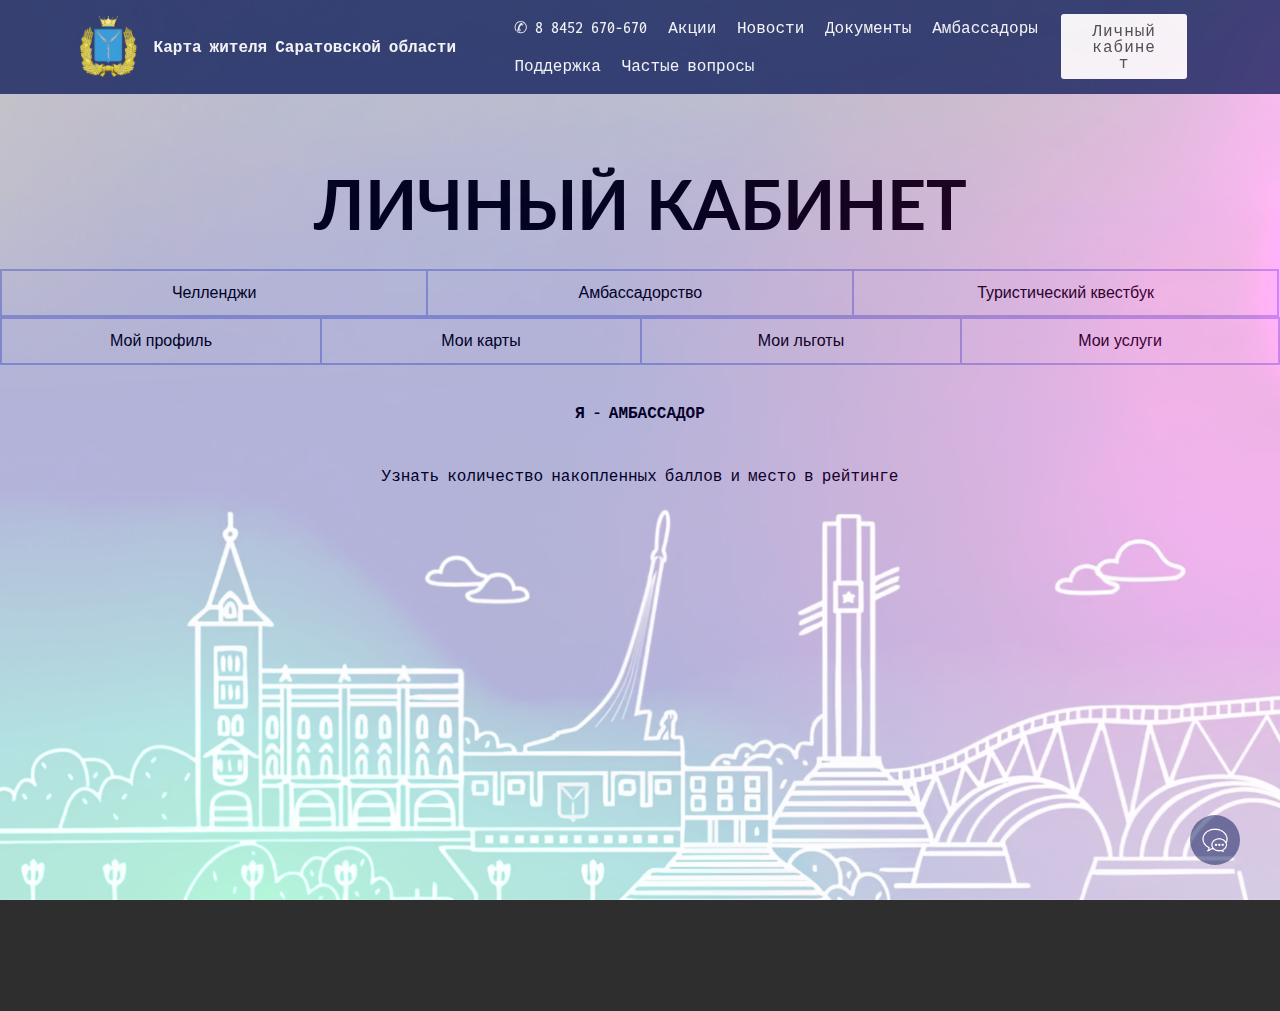
==== commit beccefb6: "Add files via upload" ====
--- a/index-ambassador.html
+++ b/index-ambassador.html
@@ -85,7 +85,7 @@
                     </a>
                     </li>
                     <li class="nav-item">
-                    <a class="nav-link link text-white display-4" href="index-ambassador.html">
+                    <a class="nav-link link text-white display-4" href="index-ambassador-info.html">
                         
                         Амбассадоры
                     </a>
@@ -116,439 +116,150 @@
 
         
 
-        <div class="mbr-overlay " style="opacity: 0.7; background-color: rgb(255, 255, 255);">
-            </div>
-            
-            
-            <div class="container" >
-                <div class="container align-center">
-                    <div class="row justify-content-md-center">
-                        <div class="mbr-white col-md-10">
-                            <h1 class="mbr-section-title mbr-bold pb-3 mbr-fonts-style display-1 text-black"><br>Доска почета</h1>
-                            <h1 class="mbr-section-title pb-3 mbr-fonts-style display-2 text-black">Амбассадоры Саратовской области</h1>
-                        </div>
-                    </div>
-                </div>
-                <div class="media-container-row-1" >
-                    <div class="card p-3 col-12 col-md-6 col-lg-4 text-black" style="background-color: rgba(255, 255, 255, 0.705);">
-                        <div class="card-wrapper media-container-row-1">
-                            <div class="card-box align-center">
-                                <img src="assets/images/logo-volont.png" alt="Mobirise" title="" media-simple="true">
-                                <h4 class="card-title pb-3 mbr-fonts-style display-5 " >
-                                    <a class="nav-link link text-black" href="index-profile.html#features1-1">Амбассадоры Волонтерства</h4></a>
-                            </div>
-                        </div>
-                    </div>
-                    <div class="card p-3 col-12 col-md-6 col-lg-4 text-black" style="background-color: rgba(255, 255, 255, 0.705);">
-                        <div class="card-wrapper media-container-row-1">
-                            <div class="card-box align-center">
-                                <img src="assets/images/logo-theatre.png" alt="Mobirise" title="" media-simple="true">
-                                <h4 class="card-title pb-3 mbr-fonts-style display-5 " >
-                                    <a class="nav-link link text-black" href="index-profile.html#features1-1">Амбассадоры <br>Театра и кино</h4></a>
-                            </div>
-                        </div>
-                    </div>
-                    <div class="card p-3 col-12 col-md-6 col-lg-4 text-black" style="background-color: rgba(255, 255, 255, 0.705);">
-                        <div class="card-wrapper media-container-row-1">
-                            <div class="card-box align-center">
-                                <img src="assets/images/logo-vistav.png" alt="Mobirise" title="" media-simple="true">
-                                <h4 class="card-title pb-3 mbr-fonts-style display-5 " >
-                                    <a class="nav-link link text-black" href="index-profile.html#features1-1">Амбассадоры <br>Выставок</h4></a>
-                            </div>
-                        </div>
-                    </div>
-                    <div class="card p-3 col-12 col-md-6 col-lg-4 text-black" style="background-color: rgba(255, 255, 255, 0.705);">
-                        <div class="card-wrapper media-container-row-1">
-                            <div class="card-box align-center">
-                                <img src="assets/images/logo-koncert.png" alt="Mobirise" title="" media-simple="true">
-                                <h4 class="card-title pb-3 mbr-fonts-style display-5 " >
-                                    <a class="nav-link link text-black" href="index-profile.html#features1-1">Амбассадоры <br>Концертов</h4></a>
-                            </div>
-                        </div>
-                    </div>
-
-
-                </div>
-            </div>
-                
-            </section>
-
-    <section class="features1 cid-qvQeKADmXz" id="features1-1" data-rv-view="127">
-        <br><br>
-        <div class="mbr-arrow hidden-sm-up" aria-hidden="true" style="background-color: rgba(3, 18, 83, 0.418);">
-            <a href="#menu1-d">
-                <i class="mbri-up mbr-iconfont "></i>
-            </a>
-        </div>
-        
-
-        <div class="container">
-            
-            <div class="media-container-row ">
-
-                <div class="card p-0 col-12 col-md-6 col-lg-6">
-                    
-                    <div class="mbr-figure" style="width: 10%;"></div>
-                    <img src="assets/images/logo2-1.png" alt="Mobirise" title="" media-simple="true">
-                </div>
-                <div class="card-box ">
-                    <h2 class="card-title pt-0 mbr-fonts-style mbr-black align-center display-2"><strong>Амбассадорство</strong> </h2>
-                    <br>
-                    <p class="mbr-text mbr-fonts-style display-4">
-                        Посещая различные культурные, спортивные, образовательные мероприятия, и оплачивая их с карты МИР, к которой подключена Карта жителя Саратовской области, 
-                        гражданин получает по 10 баллов за посещение каждого мероприятия. Чтобы стать амбассадором, необходимо набрать больше баллов, чем остальные жители области.
-                        Каждые три месяца определяется топ-115 самых активных жителей региона, которые позиционируют определенные направления амбассадорства. 
-                        <br><br>
-                        Каждый держатель карты может участвовать в десяти направлениях амбассадорства: Волонтерство, Театр и кино, Выставки, Концерты, Спорт, Обучение, Путешествие, 
-                        Интеллектуальные игры, Сообщества по интересам, Гастрономия.
-                        <br><br>
-                        Также начисляются дополнительные баллы за посты в соцсетях с хештегами карты жителя и посещаемых мероприятий.
-                        Каждому амбассадору предоставляются подарки с символикой области.&nbsp;</p>
-                </div>
-            </div>
-
-
-
-        </div>
-
-
+<div class="mbr-overlay " style="opacity: 0.7; background-color: rgb(255, 255, 255);">
+    
+    
+    
+    <div class="container" >
+        <div class="container align-center">
+            <div class="row justify-content-md-center">
+                <div class="mbr-white col-md-10">
+                    <h1 class="mbr-section-title mbr-bold pb-3 mbr-fonts-style display-1 text-black"><br><br>ЛИЧНЫЙ КАБИНЕТ</h1>
+
+                </div>
+            </div>
+        </div>
+        
+        
+    </div>
+
+
+     <!-- Three buttons in a group -->
+
+  
+  <div class="btn-group" style="width:100%">
+    <button style="width:33.3%"><a href="index-challenge.html" style="color: rgb(0, 0, 0)">Челленджи</a></button>
+    <button style="width:33.3%"><a href="index-ambassador.html" style="color: rgb(0, 0, 0)">Амбассадорство</a></button>
+    <button style="width:33.3%"><a style="color: rgb(0, 0, 0)">Туристический квестбук</a></button>
+  </div>
+  <div class="btn-group " style="width:100%">
+    <button style="width:25%"><a  style="color: rgb(0, 0, 0)">Мой профиль</a></button>
+    <button style="width:25%"><a href="index-card.html" style="color: rgb(0, 0, 0)">Мои карты</a></button>
+    <button style="width:25%"><a href="index-lgot.html" style="color: rgb(0, 0, 0)">Мои льготы</a></button>
+    <button style="width:25%"><a href="index-usl.html" style="color: rgb(0, 0, 0)">Мои услуги</a></button>
+  </div>
+  
+    
+    <div class="container" >
+        <div class="container align-center">
+            <div class="row justify-content-md-center">
+                <div class="mbr-white col-md-10">
+                    <h1 class="mbr-section-title mbr-bold pb-3 mbr-fonts-style display-7 text-black"><br><br>Я - АМБАССАДОР</h1>
+                    <h5 class="mbr-section-title pb-3 mbr-fonts-style display-7 text-black"><br>Узнать количество накопленных баллов и место в рейтинге</h5>
+                </div>
+            </div>
+        </div>
+        
+        
+    </div>
+</div>
+</div>
+    <!--
+        <div class="media-container-row-1" >
+            <div class="card p-3 col-12 col-md-6 col-lg-4 text-black" style="background-color: rgba(255, 255, 255, 0.705);">
+                <div class="card-wrapper media-container-row-1">
+                    <div class="card-box align-center">
+                        <h4 class="card-title pb-3 mbr-fonts-style display-5 " >
+                            <a class="nav-link link text-black" href="index-profile.html#features1-1"><br>Мой профиль</h4></a>
+                        <p class="mbr-text mbr-fonts-style display-7">
+                            <a class="nav-link link text-black" href="index-profile.html#features1-1">
+                                Узнать данные профиля<br> и изменить данные профиля<br><br>
+                            </a>
+                        </p>
+                    </div>
+                </div>
+            </div>
+            <div class="card p-3 col-12 col-md-6 col-lg-4 text-white" style="background-color: rgba(3, 18, 83, 0.651);">
+                <div class="card-wrapper media-container-row-1 media-container-row-1">
+                    <div class="card-box align-center nav-item">
+                        <h4 class="card-title pb-3 mbr-fonts-style display-5">
+                            <a class="nav-link link text-white" href="index-uslugi.html#features1-1"><br>Мои карты</a>
+                        </h4>
+                        <p class="mbr-text mbr-fonts-style display-7">
+                            <a class="nav-link link text-white" href="index-uslugi.html#features1-1">
+                                Узнать список<br>подключенных банковских карт<br><br>
+                        </a> 
+                        </p>
+                        
+                    </div>
+                </div>
+            </div>
+
+            <div class="card p-3 col-12 col-md-6 col-12 col-md-6 col-lg-4 text-black" style="background-color: rgba(255, 255, 255, 0.705);">
+                <div class="card-wrapper media-container-row-1">
+                    <div class="card-box align-center">
+                        <h4 class="card-title pb-3 mbr-fonts-style display-5">
+                            <a class="nav-link link text-black" href=""><br>Мои льготы и услуги</h4></a>
+                        <p class="mbr-text mbr-fonts-style display-7">
+                            <a class="nav-link link text-black" href="index-uslugi.html#features1-1">
+                                Узнать список доступных льгот и услуг<br> и воспользоваться ими<br><br>
+                            </a>
+                        </p>
+                    </div>
+                </div>
+            </div>
+
+            <div class="card p-3 col-12 col-md-6 col-lg-4 text-white" style="background-color: rgba(3, 18, 83, 0.651);">
+                <div class="card-wrapper media-container-row-1">
+                    <div class="card-box align-center">
+                        <h4 class="card-title pb-3 mbr-fonts-style display-5">
+                            <a class="nav-link link text-white" href=""><br>Я - амбассадор</h4></a>
+                        <p class="mbr-text mbr-fonts-style display-7">
+                            <a class="nav-link link text-white" href="">
+                                Узнать количество накопленных баллов <br>и место в рейтинге
+                        </a>
+                        </p>
+                    </div>
+                </div>
+            </div>
+
+               
+            <div class="card p-3 col-12 col-md-6 col-lg-4 text-black" style="background-color: rgba(255, 255, 255, 0.705);">
+                <div class="card-wrapper media-container-row-1">
+                    <div class="card-box align-center">
+                        <h4 class="card-title pb-3 mbr-fonts-style display-5">
+                            <a class="nav-link link text-black" href="index-chell.html#features1-1"><br>Челленджи</h4></a>
+                        <p class="mbr-text mbr-fonts-style display-7">
+                            <a class="nav-link link text-black" href="index-chell.html#features1-1">
+                                Посмотреть список челленджей <br>и приступить к выполнению
+                            </a>
+                        </p>
+                    </div>
+                </div>
+            </div>
+
+            <div class="card p-3 col-12 col-md-6 col-lg-4 text-white" style="background-color: rgba(3, 18, 83, 0.651);">
+                <div class="card-wrapper media-container-row-1">
+                    <div class="card-box align-center">
+                        <h4 class="card-title pb-3 mbr-fonts-style display-5">
+                            <a class="nav-link link text-white" href="index-ambassador-lk.html#features1-1"><br>Туристический квестбук</h4></a>
+                        <p class="mbr-text mbr-fonts-style display-7">
+                            <a class="nav-link link text-white" href="index-ambassador-lk.html#features1-1">
+                                Посмотреть доступные туристические маршруты и пройти их
+                            </a>
+                        </p>
+                    </div>
+                </div>
+            </div>
+        -->
+
+
+        </div>
+    </div>
+        
     </section>
 
-    <section class="features14 cid-qvQeQPuS5g" id="features14-4" data-rv-view="136">
-
-
-
-
-        <div class="container align-center">
-            <h2 class="mbr-section-title pb-3 mbr-fonts-style display-2">Visit our <strong>fair market</strong></h2>
-            <h3 class="mbr-section-subtitle pb-5 mbr-fonts-style display-5">Opening hours: &nbsp;<strong>8am – 5pm</strong></h3>
-            <div class="media-container-column">
-                <div class="row justify-content-center">
-                    <div class="card p-4 col-12 col-md-6 col-lg-4">
-                        <div class="media pb-3">
-                            <div class="card-img align-self-center">
-                                <span class="mbr-iconfont mbri-smile-face" media-simple="true"></span>
-                            </div>
-                            <div class="media-body">
-                                <h4 class="card-title py-2 align-left mbr-fonts-style display-5">
-                                    Natural Cookies</h4>
-                            </div>
-                        </div>
-                        <div class="card-box align-left">
-                            <p class="mbr-text mbr-fonts-style display-7">
-                                Aliquam consequat leo eu nisi sodales malesuada. Vestibulum et accumsan quam. Nullam id est eget nunc cursus luctus. Etiam malesuada imperdiet aliquam. Aenean posuere viverra ipsum.
-                            </p>
-                        </div>
-                    </div>
-
-                    <div class="card p-4 col-12 col-md-6 col-lg-4">
-                        <div class="media pb-3">
-                            <div class="card-img align-self-center">
-                                <span class="mbr-iconfont mbri-magic-stick" media-simple="true"></span>
-                            </div>
-                            <div class="media-body">
-                                <h4 class="card-title py-2 align-left mbr-fonts-style display-5">
-                                    Handmade jewelry</h4>
-                            </div>
-                        </div>
-                        <div class="card-box align-left">
-                            <p class="mbr-text mbr-fonts-style display-7">
-                                Pellentesque habitant morbi tristique senectus et netus et malesuada fames ac turpis egestas. Sed auctor laoreet sem, vulputate accumsan ante egestas eu. Curabitur vestibulum mauris nibh.</p>
-                        </div>
-                    </div>
-
-                    <div class="card p-4 col-12 col-md-6 col-lg-4">
-                        <div class="media pb-3">
-                            <div class="card-img align-self-center">
-                                <span class="mbri-upload mbr-iconfont" media-simple="true"></span>
-                            </div>
-                            <div class="media-body">
-                                <h4 class="card-title py-2 align-left mbr-fonts-style display-5">
-                                    Vinyl Market</h4>
-                            </div>
-                        </div>
-                        <div class="card-box align-left">
-                            <p class="mbr-text mbr-fonts-style display-7">
-                                Aliquam scelerisque hendrerit luctus. Praesent tempus dapibus eros. Maecenas ex ipsum, ornare non luctus sit amet, feugiat eu lectus. Sed lacus odio, facilisis ac eros quis.</p>
-                        </div>
-                    </div>
-
-
-                </div>
-                <div class="media-container-row">
-                    <div class="mbr-figure" style="width: 60%;">
-                        <img src="assets/images/mbr-1620x1080.jpg" alt="Mobirise" title="" media-simple="true">
-                    </div>
-                </div>
-            </div>
-        </div>
-    </section>
-
-
-
-
-
-    <section class="testimonials1 cid-qvQfGWW3Zl" id="testimonials1-6" data-rv-view="142" style="background-color: rgba(34, 14, 143, 0.13);">
-
-
-
-
-        <div class="container" >
-            <div class="media-container-row">
-                <div class="title col-12 align-center">
-                    <h2 class="pb-3 mbr-fonts-style display-2 text-black">
-                        Как подключить карту</h2>
-                    <h3 class="mbr-section-subtitle mbr-light pb-3 mbr-fonts-style display-5">К проекту <strong>Карта жителя</strong> можно подключить действующую банковскую карту любого банка платежной системы <strong>«Мир»</strong>. Сделать это можно тремя способами:</h3>
-                </div>
-            </div>
-        </div>
-
-        <div class="container pt-0 mt-0">
-            <div class="media-container-row">
-                <div class="mbr-testimonial p-3 align-center col-12 col-md-6 col-lg-4">
-                    <div class="panel-item p-0">
-                        <div class="card-block">
-                            <div class="testimonial-photo">
-                                <img src="assets/images/catarina-carvalho-344974-1000x1000.jpg" alt="" title="" media-simple="true">
-                            </div>
-                            <p class="mbr-text mbr-fonts-style display-7">
-                                В личном кабинете портала <br> Карта жителя 
-                            </p>
-                        </div>
-                        <div class="card-footer">
-                            <div class="mbr-author-name mbr-bold mbr-fonts-style display-7">
-                                Узнать подробнее
-                            </div>
-
-                        </div>
-                    </div>
-                </div>
-
-                <div class="mbr-testimonial p-3 align-center col-12 col-md-6 col-lg-4">
-                    <div class="panel-item p-0">
-                        <div class="card-block">
-                            <div class="testimonial-photo">
-                                <img src="assets/images/user-review-1000x1000.jpg" alt="" title="" media-simple="true">
-                            </div>
-                            <p class="mbr-text mbr-fonts-style display-7">
-                                В мобильном приложении <br> Банка
-                            </p>
-                        </div>
-                        <div class="card-footer">
-                            <div class="mbr-author-name mbr-bold mbr-fonts-style display-7">
-                                Узнать подробнее
-                            </div>
-
-                        </div>
-                    </div>
-                </div>
-
-                <div class="mbr-testimonial p-3 align-center col-12 col-md-6 col-lg-4">
-                    <div class="panel-item p-0">
-                        <div class="card-block">
-                            <div class="testimonial-photo">
-                                <img src="assets/images/user-review2-1000x1000.jpg" alt="" title="" media-simple="true">
-                            </div>
-                            <p class="mbr-text mbr-fonts-style display-7">
-                                В пунктах подключения<br><br>
-                            </p>
-                        </div>
-                        <div class="card-footer">
-                            <div class="mbr-author-name mbr-bold mbr-fonts-style display-7">
-                                Узнать подробнее
-                            </div>
-
-                        </div>
-                    </div>
-                </div>
-
-
-
-
-
-
-            </div>
-        </div>
-    </section>
-
-    
-
-    <section class="mbr-section form1 cid-qvQfSvxWiS" id="form1-8" data-rv-view="159">
-
-
-
-
-        <div class="container text-black">
-            <div class="row justify-content-center">
-                <div class="title col-12 col-lg-8">
-                    <h2 class="mbr-section-title align-center pb-3 mbr-fonts-style display-2">
-                        Поддержка
-                    </h2>
-                    
-                </div>
-            </div>
-        </div>
-        <div class="container text-black">
-            <div class="row justify-content-center">
-                <div class="media-container-column col-lg-8" data-form-type="formoid">
-                    <div data-form-alert="" hidden="">Запрос успешно отправлен</div>
-
-                    <form class="mbr-form" action="" method="post" data-form-title="Mobirise Form"><input type="hidden" data-form-email="true" value="foAAZ1PvVylaHxYQczzYYt+tTWD/7ufXgiZe5MbkmHKj92erQPnAwFxUYXC9pjjnBlz8Lazp2evtZX01Dwvw5/srW/CSHbHFmaMJntLjwTji+vuFy3jyjhgn56aHo1ak">
-                        <div class="row row-sm-offset">
-                            <div class="col-md-4 multi-horizontal" data-for="name">
-                                <div class="form-group">
-                                    <label class="form-control-label mbr-fonts-style display-7" for="name-form1-8">Фамилия</label>
-                                    <input type="text" class="form-control" name="name" data-form-field="Name" required="" id="name-form1-8">
-                                </div>
-                            </div>
-                            <div class="col-md-4 multi-horizontal" data-for="name">
-                                <div class="form-group">
-                                    <label class="form-control-label mbr-fonts-style display-7" for="name-form1-8">Имя</label>
-                                    <input type="text" class="form-control" name="name" data-form-field="Name" required="" id="name-form1-8">
-                                </div>
-                            </div>
-                            <div class="col-md-4 multi-horizontal" data-for="name">
-                                <div class="form-group">
-                                    <label class="form-control-label mbr-fonts-style display-7" for="name-form1-8">Отчество</label>
-                                    <input type="text" class="form-control" name="name" data-form-field="Name" required="" id="name-form1-8">
-                                </div>
-                            </div>
-                            <div class="col-md-4 multi-horizontal" data-for="name">
-                                <div class="form-group">
-                                    <label class="form-control-label mbr-fonts-style display-7" for="name-form1-8">Тема обращения</label>
-                                    <input type="text" class="form-control" name="name" data-form-field="Name" required="" id="name-form1-8">
-                                </div>
-                            </div>
-                            
-                            
-
-                        </div>
-                        <div class="form-group" data-for="message">
-                            <label class="form-control-label mbr-fonts-style display-7" for="message-form1-8">Сообщение</label>
-                            <textarea type="text" class="form-control" name="message" rows="7" data-form-field="Message" id="message-form1-8"></textarea>
-                        </div>
-                        <p class="mbr-text mbr-fonts-style display-7 ">
-                            <br>Способ получения ответа 
-                        </p>
-                        <!--<div class="col-md-4 multi-horizontal" data-for="email">
-                            <div class="form-group">
-                                <label class="form-control-label mbr-fonts-style display-7" for="email-form1-8">e-mail</label>
-                                <input type="email" class="form-control" name="email" data-form-field="Email" required="" id="email-form1-8">
-                            </div>
-                        </div>-->
-                        
-                        
-                        <div class="form_radio">
-                                
-                            <input id="radio-1" type="radio" name="radio" value="1" checked>
-                            <label for="radio-1 mbr-text mbr-fonts-style display-7 col-lg-8 font-style: normal font-weight: 400">Звонок оператора</label>
-                        
-                            
-                            <input id="radio-2" type="radio" name="radio" value="2">
-                            <label for="radio-2">Электронная почта</label>
-                        
-                            <input id="radio-3" type="radio" name="radio" value="3">
-                            <label for="radio-3">Ответ не требуется</label>
-                        </div>
-                        <input type="checkbox" class="custom-checkbox" id="happy" name="happy" value="yes">
-                        
-                        
-                        <label for="happy">Я согласен на обработку персональных данных*<br>
-                            Ознакомиться с порядком рассмотрения сообщений</label>
-
-                            
-                        <span class="input-group-btn">
-                            <button href="" type="submit" class="btn btn-primary btn-form display-4">Отправить</button>
-                        </span>
-
-
-                    </form>
-                </div>
-            </div>
-        </div>
-    </section>
-
-    <section class="clients cid-qvQfKA3Kov" id="clients-7" style="opacity: 0.8; background-color: rgba(6, 28, 226, 0.295);">
-
-
-
-        <div class="container mb-5">
-            <div class="media-container-row">
-                <div class="col-12 align-center">
-                    <h2 class="mbr-section-title pb-3 mbr-fonts-style display-2 text-black" > 
-                        Наши <strong>Партнеры</strong></h2>
-                    
-                </div>
-            </div>
-        </div>
-
-        <div class="container">
-            <div class="carousel slide" data-ride="carousel" role="listbox">
-                <div class="carousel-inner" data-visible="5">
-
-
-
-
-
-                    <div class="carousel-item ">
-                        <div class="media-container-row">
-                            <div class="col-md-12">
-                                <div class="wrap-img ">
-                                    <img src="assets/images/1.png" class="img-responsive clients-img" media-simple="true">
-                                </div>
-                            </div>
-                        </div>
-                    </div>
-                    <div class="carousel-item ">
-                        <div class="media-container-row">
-                            <div class="col-md-12">
-                                <div class="wrap-img ">
-                                    <img src="assets/images/2.png" class="img-responsive clients-img" media-simple="true">
-                                </div>
-                            </div>
-                        </div>
-                    </div>
-                    <div class="carousel-item ">
-                        <div class="media-container-row">
-                            <div class="col-md-12">
-                                <div class="wrap-img ">
-                                    <img src="assets/images/3.png" class="img-responsive clients-img" media-simple="true">
-                                </div>
-                            </div>
-                        </div>
-                    </div>
-                    <div class="carousel-item ">
-                        <div class="media-container-row">
-                            <div class="col-md-12">
-                                <div class="wrap-img ">
-                                    <img src="assets/images/4.png" class="img-responsive clients-img" media-simple="true">
-                                </div>
-                            </div>
-                        </div>
-                    </div>
-                    <div class="carousel-item ">
-                        <div class="media-container-row">
-                            <div class="col-md-12">
-                                <div class="wrap-img ">
-                                    <img src="assets/images/5.png" class="img-responsive clients-img" media-simple="true">
-                                </div>
-                            </div>
-                        </div>
-                    </div>
-                </div>
-                <div class="carousel-controls">
-                    <a data-app-prevent-settings="" class="carousel-control carousel-control-prev" role="button" data-slide="prev">
-                        <span aria-hidden="true" class="mbri-left mbr-iconfont"></span>
-                        <span class="sr-only">Previous</span>
-                    </a>
-                    <a data-app-prevent-settings="" class="carousel-control carousel-control-next" role="button" data-slide="next">
-                        <span aria-hidden="true" class="mbri-right mbr-iconfont"></span>
-                        <span class="sr-only">Next</span>
-                    </a>
-                </div>
-            </div>
-        </div>
-    </section>
+ 
 
     
     <section once="" class="cid-qvQfX8F0kh" id="footer6-a" data-rv-view="167">
--- a/assets/theme/css/style.css
+++ b/assets/theme/css/style.css
@@ -2,6 +2,35 @@
  * Mobirise v4 theme (https://mobirise.com/)
  * Copyright 2017 Mobirise
  */
+.box {
+  display:inline-block;
+}
+
+.btn-group button {
+  background-color: #ffffffc2; /* Green background */
+  border: 2px solid rgba(6, 28, 226, 0.295); /* Green border */
+  color: rgb(0, 0, 0); /* White text */
+  padding: 10px 24px; /* Some padding */
+  cursor: pointer; /* Pointer/hand icon */
+  float: left; /* Float the buttons side by side */
+}
+
+.btn-group button:not(:last-child) {
+  border-right: none; /* Prevent double borders */
+}
+
+/* Clear floats (clearfix hack) */
+.btn-group:after {
+  content: "";
+  clear: both;
+  display: table;
+}
+
+/* Add a background color on hover */
+.btn-group button:hover {
+  background-color: rgba(6, 28, 226, 0.295);
+}
+
 section {
   background-color: #ffffff; }
 
@@ -68,6 +97,8 @@
     left: 0;
     right: 0;
     top: 0; }
+
+
 
 
 .hidden {
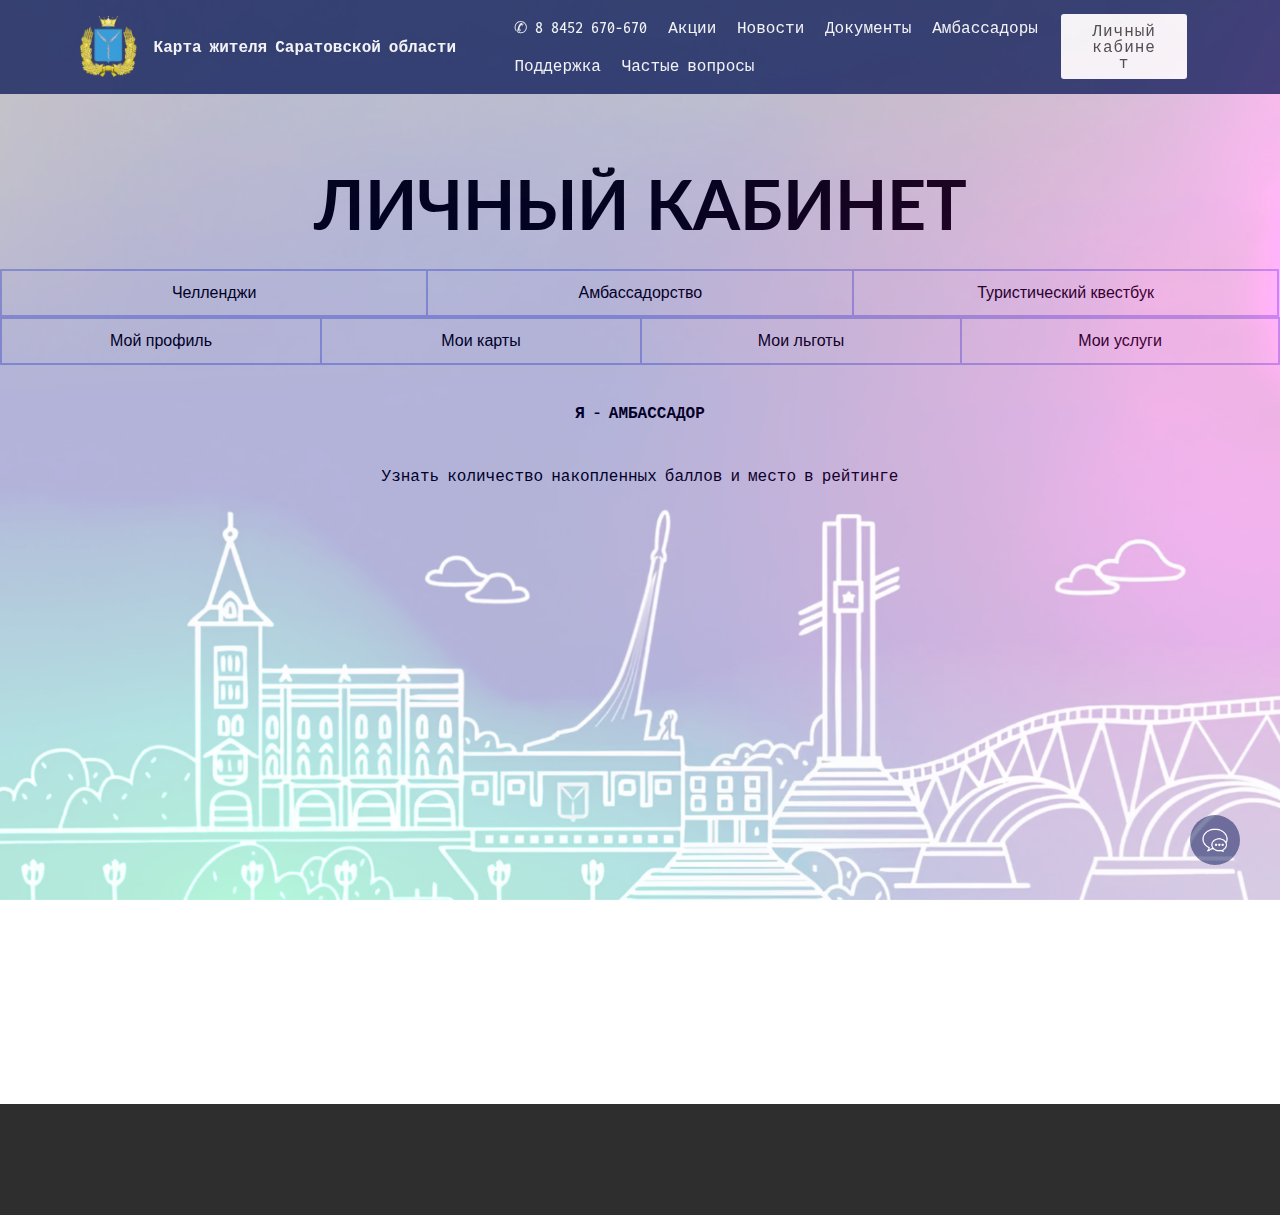
==== commit 33d11f62: "Add files via upload" ====
--- a/index-ambassador.html
+++ b/index-ambassador.html
@@ -140,10 +140,10 @@
   <div class="btn-group" style="width:100%">
     <button style="width:33.3%"><a href="index-challenge.html" style="color: rgb(0, 0, 0)">Челленджи</a></button>
     <button style="width:33.3%"><a href="index-ambassador.html" style="color: rgb(0, 0, 0)">Амбассадорство</a></button>
-    <button style="width:33.3%"><a style="color: rgb(0, 0, 0)">Туристический квестбук</a></button>
+    <button style="width:33.3%"><a href="index-turist.html" style="color: rgb(0, 0, 0)">Туристический квестбук</a></button>
   </div>
   <div class="btn-group " style="width:100%">
-    <button style="width:25%"><a  style="color: rgb(0, 0, 0)">Мой профиль</a></button>
+    <button style="width:25%"><a href="index-prof.html" style="color: rgb(0, 0, 0)">Мой профиль</a></button>
     <button style="width:25%"><a href="index-card.html" style="color: rgb(0, 0, 0)">Мои карты</a></button>
     <button style="width:25%"><a href="index-lgot.html" style="color: rgb(0, 0, 0)">Мои льготы</a></button>
     <button style="width:25%"><a href="index-usl.html" style="color: rgb(0, 0, 0)">Мои услуги</a></button>
@@ -259,7 +259,28 @@
         
     </section>
 
- 
+    <section class="features1 cid-qvQeKADmXz" id="features1-1" data-rv-view="127">
+
+
+
+
+        <div class="container">
+            <div class="media-container-row">
+
+                <div class="card p-0 col-12 col-md-6 col-lg-6">
+                    <div class="mbr-figure" style="width: 50%;"></div>
+                    <img src="assets/images/111.jpg" alt="Mobirise" title="" media-simple="true">
+                </div>
+                
+            </div>
+
+
+
+        </div>
+
+        
+
+    </section>
 
     
     <section once="" class="cid-qvQfX8F0kh" id="footer6-a" data-rv-view="167">
